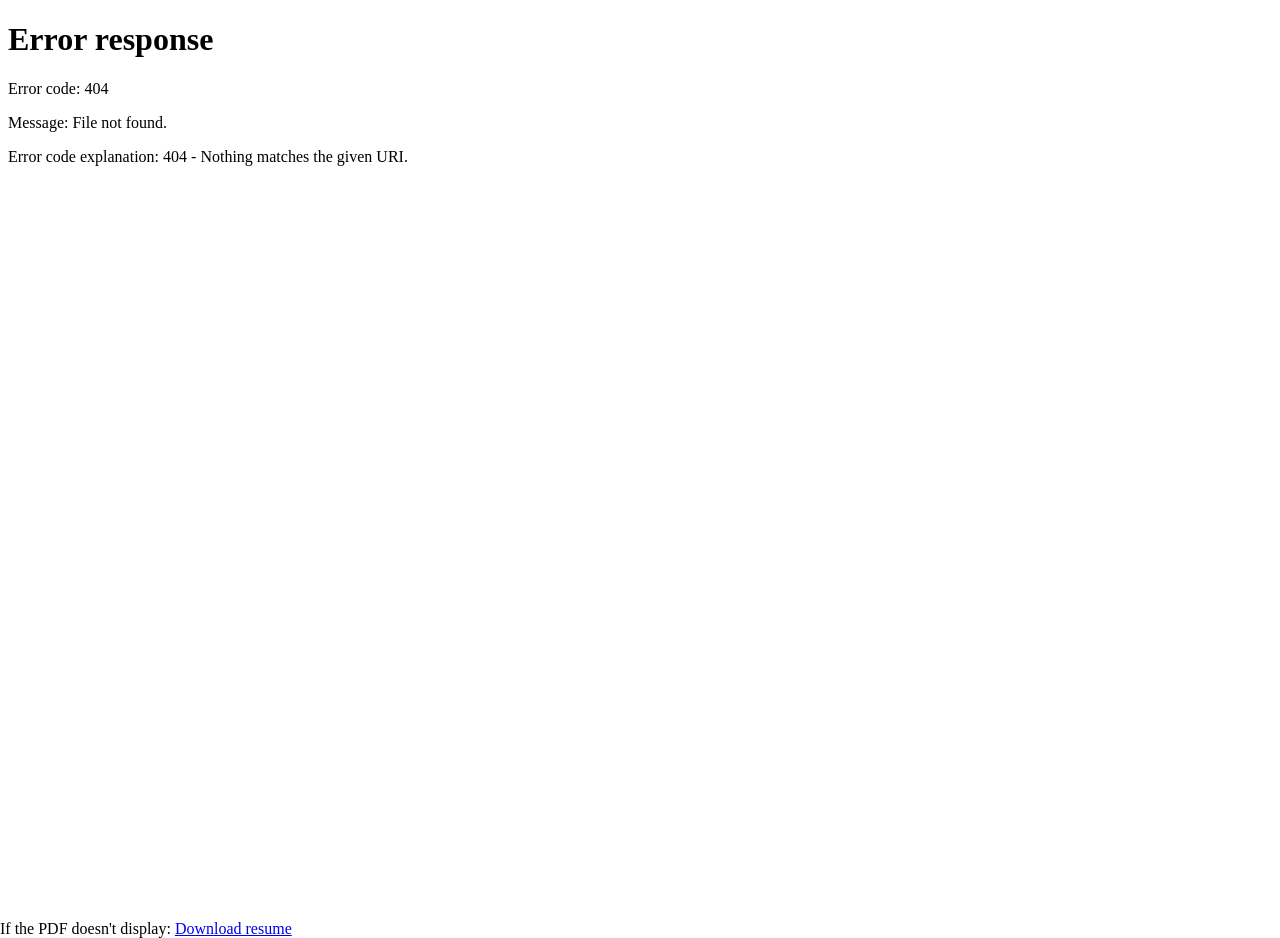
==== index.html @ c31ff1eb "Update index.html to embed PDF and modify links" ====
<!doctype html>
<html lang="en">
  <head>
    <meta charset="utf-8" />
    <meta name="viewport" content="width=device-width,initial-scale=1" />
    <title>Resume</title>
    <style>
      html, body { height: 100%; margin: 0; }
      .pdf { width: 100%; height: 100vh; border: 0; }
    </style>
  </head>
  <body>
    <!-- Displays the PDF directly -->
    <iframe class="pdf" src="./resources/resume.pdf"></iframe>

    <!-- Fallback download link (shown if iframe/PDF viewer is blocked) -->
    <p>
      If the PDF doesn't display:
      <a href="./resources/resume.pdf">Download resume</a>
    </p>
  </body>
</html>
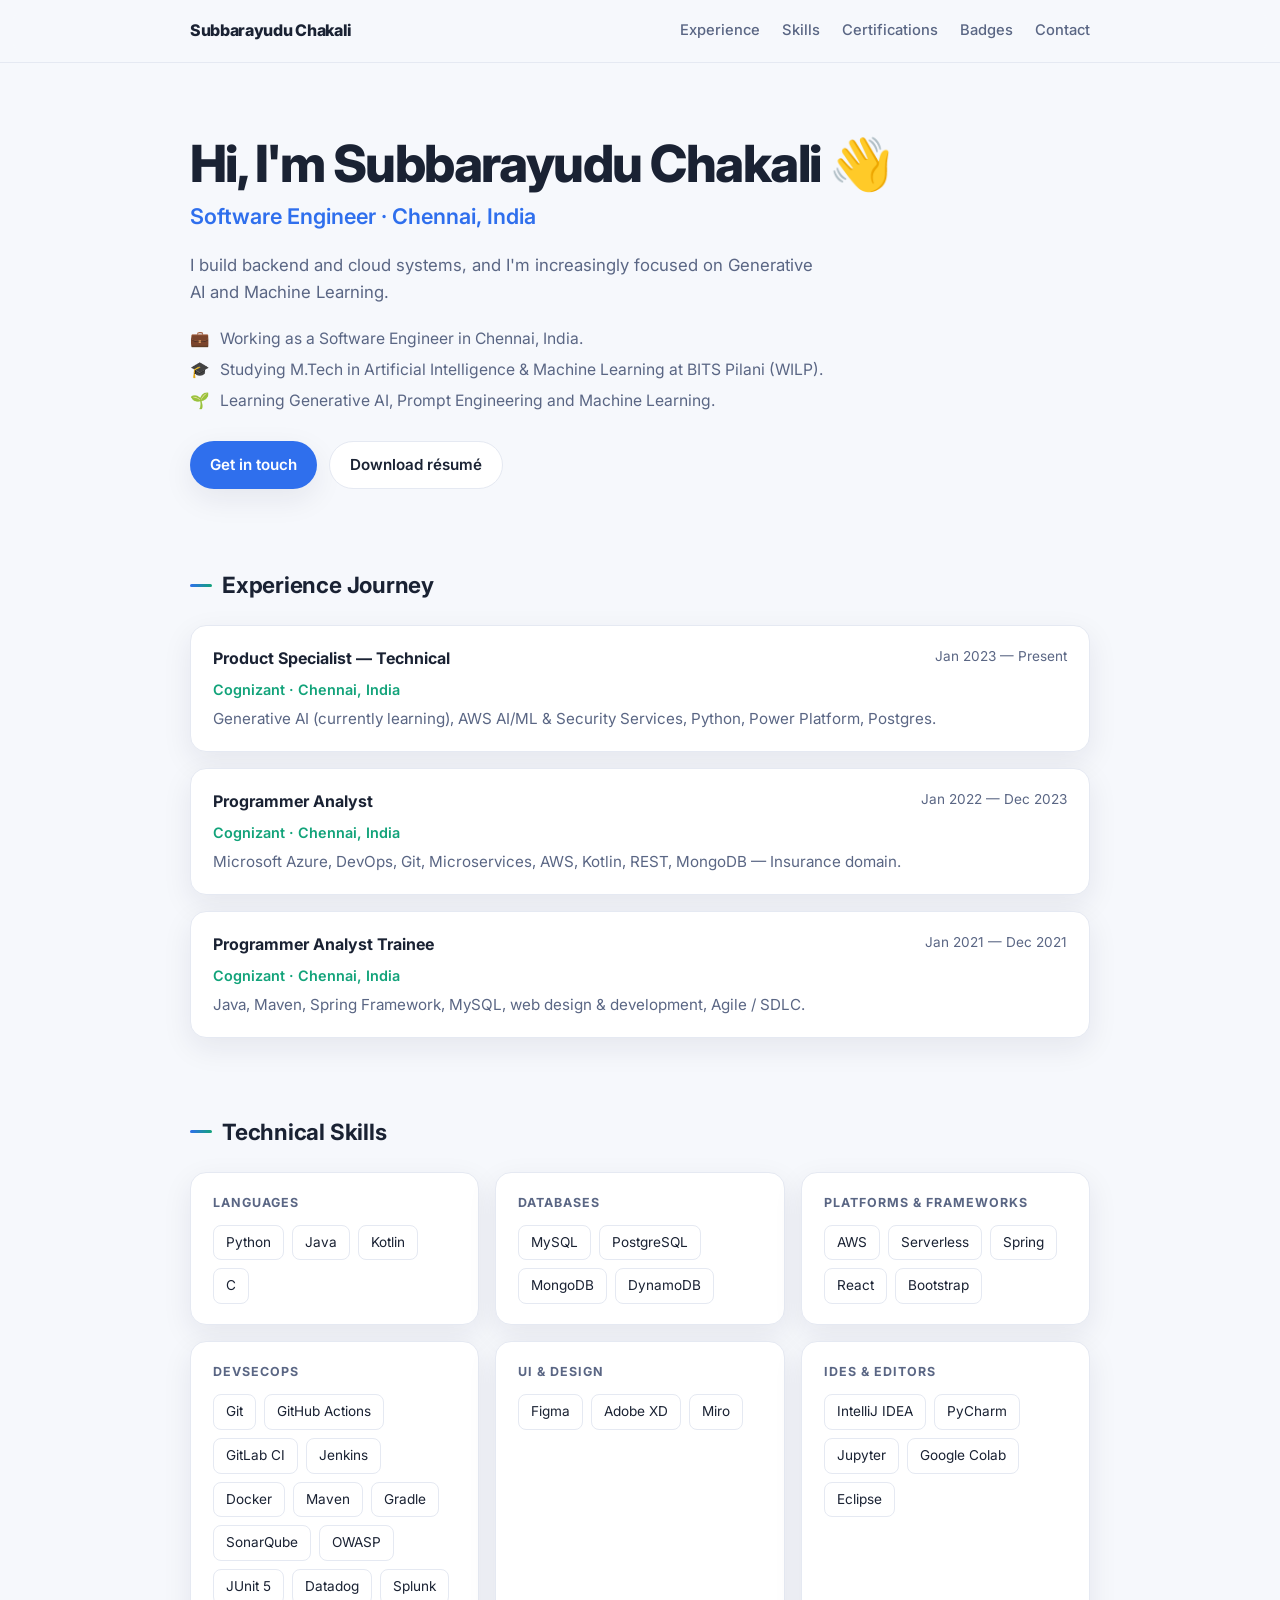
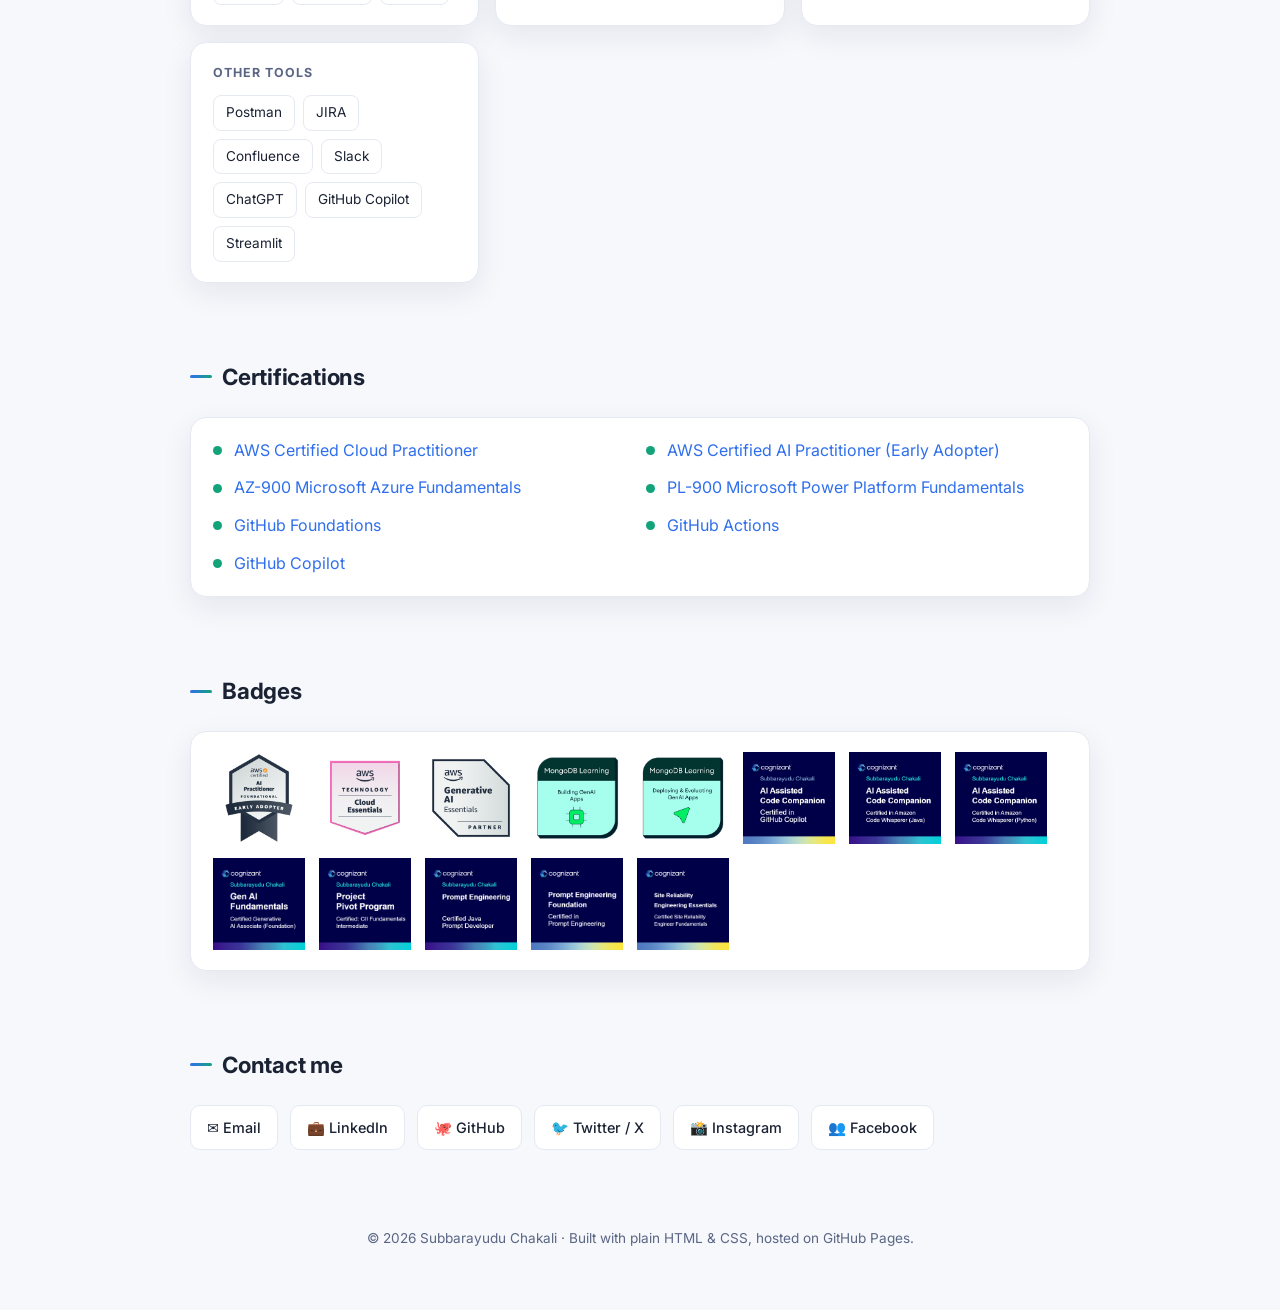
==== commit 23807982: "Replace README-to-HTML site with a designed static portfolio - Add hand-crafted responsive index.htm" ====
--- a/index.html
+++ b/index.html
@@ -1,22 +1,324 @@
-<!doctype html>
+<!DOCTYPE html>
 <html lang="en">
-  <head>
-    <meta charset="utf-8" />
-    <meta name="viewport" content="width=device-width,initial-scale=1" />
-    <title>Resume</title>
-    <style>
-      html, body { height: 100%; margin: 0; }
-      .pdf { width: 100%; height: 100vh; border: 0; }
-    </style>
-  </head>
-  <body>
-    <!-- Displays the PDF directly -->
-    <iframe class="pdf" src="./resources/resume.pdf"></iframe>
-
-    <!-- Fallback download link (shown if iframe/PDF viewer is blocked) -->
-    <p>
-      If the PDF doesn't display:
-      <a href="./resources/resume.pdf">Download resume</a>
-    </p>
-  </body>
+<head>
+  <meta charset="UTF-8" />
+  <meta name="viewport" content="width=device-width, initial-scale=1.0" />
+  <title>Subbarayudu Chakali — Software Engineer</title>
+  <meta name="description" content="Subbarayudu Chakali — Software Engineer in Chennai, India. Java, Python, Cloud (AWS/Azure) and AI/ML. M.Tech AI & ML, BITS Pilani." />
+
+  <!-- Open Graph / social preview -->
+  <meta property="og:title" content="Subbarayudu Chakali — Software Engineer" />
+  <meta property="og:description" content="Software Engineer specializing in Java, Python, Cloud and AI/ML." />
+  <meta property="og:type" content="website" />
+  <meta property="og:url" content="https://subbarayudu-chakali.dev/" />
+
+  <link rel="preconnect" href="https://fonts.googleapis.com" />
+  <link rel="preconnect" href="https://fonts.gstatic.com" crossorigin />
+  <link href="https://fonts.googleapis.com/css2?family=Inter:wght@400;500;600;700;800&display=swap" rel="stylesheet" />
+
+  <style>
+    :root {
+      --bg: #0b0f19;
+      --bg-soft: #121826;
+      --card: #161d2e;
+      --border: #232c40;
+      --text: #e6ebf5;
+      --text-soft: #9aa6bf;
+      --accent: #6ea8fe;
+      --accent-2: #7ee0c0;
+      --shadow: 0 10px 30px rgba(0, 0, 0, 0.35);
+      --radius: 16px;
+    }
+
+    @media (prefers-color-scheme: light) {
+      :root {
+        --bg: #f6f8fc;
+        --bg-soft: #ffffff;
+        --card: #ffffff;
+        --border: #e5e9f2;
+        --text: #1a2233;
+        --text-soft: #5a6684;
+        --accent: #2f6fed;
+        --accent-2: #12a37a;
+        --shadow: 0 10px 30px rgba(20, 30, 60, 0.08);
+      }
+    }
+
+    * { box-sizing: border-box; margin: 0; padding: 0; }
+    html { scroll-behavior: smooth; }
+
+    body {
+      font-family: 'Inter', system-ui, -apple-system, Segoe UI, Roboto, sans-serif;
+      background: var(--bg);
+      color: var(--text);
+      line-height: 1.6;
+      -webkit-font-smoothing: antialiased;
+    }
+
+    a { color: var(--accent); text-decoration: none; }
+    a:hover { text-decoration: underline; }
+
+    .container { max-width: 940px; margin: 0 auto; padding: 0 20px; }
+
+    /* Nav */
+    nav {
+      position: sticky; top: 0; z-index: 10;
+      background: color-mix(in srgb, var(--bg) 85%, transparent);
+      backdrop-filter: blur(10px);
+      border-bottom: 1px solid var(--border);
+    }
+    nav .container { display: flex; align-items: center; justify-content: space-between; height: 62px; }
+    nav .brand { font-weight: 800; letter-spacing: -0.02em; }
+    nav .links { display: flex; gap: 22px; }
+    nav .links a { color: var(--text-soft); font-size: 0.92rem; font-weight: 500; }
+    nav .links a:hover { color: var(--text); text-decoration: none; }
+    @media (max-width: 680px) { nav .links { display: none; } }
+
+    /* Hero */
+    header.hero { padding: 72px 0 40px; }
+    .hero h1 { font-size: clamp(2rem, 6vw, 3.2rem); font-weight: 800; letter-spacing: -0.03em; line-height: 1.1; }
+    .hero .role { margin-top: 8px; font-size: clamp(1.05rem, 3vw, 1.35rem); color: var(--accent); font-weight: 600; }
+    .hero p.lead { margin-top: 18px; max-width: 640px; color: var(--text-soft); font-size: 1.05rem; }
+    .now { margin-top: 20px; display: grid; gap: 6px; max-width: 640px; }
+    .now .row { display: flex; gap: 10px; align-items: flex-start; color: var(--text-soft); font-size: 0.98rem; }
+    .now .row span.ic { flex: none; }
+    .cta { margin-top: 28px; display: flex; gap: 12px; flex-wrap: wrap; }
+    .btn { display: inline-flex; align-items: center; gap: 8px; padding: 11px 20px; border-radius: 999px; font-weight: 600; font-size: 0.95rem; transition: transform .15s ease; }
+    .btn:hover { text-decoration: none; transform: translateY(-2px); }
+    .btn-primary { background: var(--accent); color: #fff; box-shadow: var(--shadow); }
+    .btn-ghost { border: 1px solid var(--border); color: var(--text); background: var(--bg-soft); }
+
+    /* Sections */
+    section { padding: 38px 0; }
+    section h2 { font-size: 1.4rem; font-weight: 700; letter-spacing: -0.01em; margin-bottom: 22px; display: flex; align-items: center; gap: 10px; }
+    section h2::before { content: ""; width: 22px; height: 3px; border-radius: 2px; background: linear-gradient(90deg, var(--accent), var(--accent-2)); }
+
+    .card { background: var(--card); border: 1px solid var(--border); border-radius: var(--radius); padding: 20px 22px; box-shadow: var(--shadow); }
+
+    /* Experience */
+    .timeline { display: grid; gap: 16px; }
+    .timeline .card { display: grid; gap: 6px; }
+    .timeline .top { display: flex; justify-content: space-between; gap: 12px; flex-wrap: wrap; }
+    .timeline .title { font-weight: 700; }
+    .timeline .company { color: var(--accent-2); font-weight: 600; font-size: 0.9rem; }
+    .timeline .period { color: var(--text-soft); font-size: 0.85rem; white-space: nowrap; }
+    .timeline .desc { color: var(--text-soft); font-size: 0.95rem; }
+
+    /* Skills */
+    .skill-groups { display: grid; grid-template-columns: repeat(auto-fit, minmax(250px, 1fr)); gap: 16px; }
+    .skill-groups .card h3 { font-size: 0.78rem; text-transform: uppercase; letter-spacing: 0.08em; color: var(--text-soft); margin-bottom: 12px; }
+    .tags { display: flex; flex-wrap: wrap; gap: 8px; }
+    .tag { font-size: 0.85rem; padding: 6px 12px; border-radius: 8px; background: var(--bg-soft); border: 1px solid var(--border); color: var(--text); }
+
+    /* Certs */
+    .certs { display: grid; grid-template-columns: repeat(auto-fit, minmax(280px, 1fr)); gap: 12px; }
+    .cert { display: flex; align-items: center; gap: 12px; }
+    .cert .dot { width: 9px; height: 9px; border-radius: 50%; background: var(--accent-2); flex: none; }
+
+    /* Badges */
+    .badge-grid { display: flex; flex-wrap: wrap; gap: 14px; }
+    .badge-grid img { width: 92px; height: 92px; object-fit: contain; transition: transform .15s ease; }
+    .badge-grid img:hover { transform: scale(1.08); }
+
+    /* Contact */
+    .contact-links { display: flex; flex-wrap: wrap; gap: 12px; }
+    .contact-links a { display: inline-flex; align-items: center; gap: 8px; padding: 10px 16px; border-radius: 10px; background: var(--card); border: 1px solid var(--border); color: var(--text); font-weight: 500; font-size: 0.9rem; }
+    .contact-links a:hover { border-color: var(--accent); text-decoration: none; }
+
+    footer { padding: 40px 0 60px; text-align: center; color: var(--text-soft); font-size: 0.85rem; }
+  </style>
+</head>
+<body>
+  <nav>
+    <div class="container">
+      <span class="brand">Subbarayudu Chakali</span>
+      <div class="links">
+        <a href="#experience">Experience</a>
+        <a href="#skills">Skills</a>
+        <a href="#certs">Certifications</a>
+        <a href="#badges">Badges</a>
+        <a href="#contact">Contact</a>
+      </div>
+    </div>
+  </nav>
+
+  <header class="hero">
+    <div class="container">
+      <h1>Hi, I'm Subbarayudu Chakali 👋</h1>
+      <div class="role">Software Engineer · Chennai, India</div>
+      <p class="lead">
+        I build backend and cloud systems, and I'm increasingly focused on Generative AI and Machine Learning.
+      </p>
+      <div class="now">
+        <div class="row"><span class="ic">💼</span> Working as a Software Engineer in Chennai, India.</div>
+        <div class="row"><span class="ic">🎓</span> Studying M.Tech in Artificial Intelligence &amp; Machine Learning at BITS Pilani (WILP).</div>
+        <div class="row"><span class="ic">🌱</span> Learning Generative AI, Prompt Engineering and Machine Learning.</div>
+      </div>
+      <div class="cta">
+        <a class="btn btn-primary" href="#contact">Get in touch</a>
+        <a class="btn btn-ghost" href="resources/resume_subbarayudu_chakali_30-1-2026.pdf" target="_blank" rel="noopener">Download résumé</a>
+      </div>
+    </div>
+  </header>
+
+  <main>
+    <section id="experience">
+      <div class="container">
+        <h2>Experience Journey</h2>
+        <div class="timeline">
+          <div class="card">
+            <div class="top">
+              <span class="title">Product Specialist — Technical</span>
+              <span class="period">Jan 2023 — Present</span>
+            </div>
+            <span class="company">Cognizant · Chennai, India</span>
+            <span class="desc">Generative AI (currently learning), AWS AI/ML &amp; Security Services, Python, Power Platform, Postgres.</span>
+          </div>
+          <div class="card">
+            <div class="top">
+              <span class="title">Programmer Analyst</span>
+              <span class="period">Jan 2022 — Dec 2023</span>
+            </div>
+            <span class="company">Cognizant · Chennai, India</span>
+            <span class="desc">Microsoft Azure, DevOps, Git, Microservices, AWS, Kotlin, REST, MongoDB — Insurance domain.</span>
+          </div>
+          <div class="card">
+            <div class="top">
+              <span class="title">Programmer Analyst Trainee</span>
+              <span class="period">Jan 2021 — Dec 2021</span>
+            </div>
+            <span class="company">Cognizant · Chennai, India</span>
+            <span class="desc">Java, Maven, Spring Framework, MySQL, web design &amp; development, Agile / SDLC.</span>
+          </div>
+        </div>
+      </div>
+    </section>
+
+    <section id="skills">
+      <div class="container">
+        <h2>Technical Skills</h2>
+        <div class="skill-groups">
+          <div class="card">
+            <h3>Languages</h3>
+            <div class="tags">
+              <span class="tag">Python</span><span class="tag">Java</span>
+              <span class="tag">Kotlin</span><span class="tag">C</span>
+            </div>
+          </div>
+          <div class="card">
+            <h3>Databases</h3>
+            <div class="tags">
+              <span class="tag">MySQL</span><span class="tag">PostgreSQL</span>
+              <span class="tag">MongoDB</span><span class="tag">DynamoDB</span>
+            </div>
+          </div>
+          <div class="card">
+            <h3>Platforms &amp; Frameworks</h3>
+            <div class="tags">
+              <span class="tag">AWS</span><span class="tag">Serverless</span>
+              <span class="tag">Spring</span><span class="tag">React</span>
+              <span class="tag">Bootstrap</span>
+            </div>
+          </div>
+          <div class="card">
+            <h3>DevSecOps</h3>
+            <div class="tags">
+              <span class="tag">Git</span><span class="tag">GitHub Actions</span>
+              <span class="tag">GitLab CI</span><span class="tag">Jenkins</span>
+              <span class="tag">Docker</span><span class="tag">Maven</span>
+              <span class="tag">Gradle</span><span class="tag">SonarQube</span>
+              <span class="tag">OWASP</span><span class="tag">JUnit 5</span>
+              <span class="tag">Datadog</span><span class="tag">Splunk</span>
+            </div>
+          </div>
+          <div class="card">
+            <h3>UI &amp; Design</h3>
+            <div class="tags">
+              <span class="tag">Figma</span><span class="tag">Adobe XD</span><span class="tag">Miro</span>
+            </div>
+          </div>
+          <div class="card">
+            <h3>IDEs &amp; Editors</h3>
+            <div class="tags">
+              <span class="tag">IntelliJ IDEA</span><span class="tag">PyCharm</span>
+              <span class="tag">Jupyter</span><span class="tag">Google Colab</span>
+              <span class="tag">Eclipse</span>
+            </div>
+          </div>
+          <div class="card">
+            <h3>Other Tools</h3>
+            <div class="tags">
+              <span class="tag">Postman</span><span class="tag">JIRA</span>
+              <span class="tag">Confluence</span><span class="tag">Slack</span>
+              <span class="tag">ChatGPT</span><span class="tag">GitHub Copilot</span>
+              <span class="tag">Streamlit</span>
+            </div>
+          </div>
+        </div>
+      </div>
+    </section>
+
+    <section id="certs">
+      <div class="container">
+        <h2>Certifications</h2>
+        <div class="card">
+          <div class="certs">
+            <div class="cert"><span class="dot"></span><a href="https://www.credly.com/badges/62900457-e8b0-4032-a2ea-c938088fd784/public_url" target="_blank" rel="noopener">AWS Certified Cloud Practitioner</a></div>
+            <div class="cert"><span class="dot"></span><a href="https://www.credly.com/badges/e43c6fa6-7731-4346-9376-2df8672a060a/public_url" target="_blank" rel="noopener">AWS Certified AI Practitioner (Early Adopter)</a></div>
+            <div class="cert"><span class="dot"></span><a href="https://www.credly.com/badges/d57d7a2d-3d84-4c02-bf04-6d015b4d5fe9/public_url" target="_blank" rel="noopener">AZ-900 Microsoft Azure Fundamentals</a></div>
+            <div class="cert"><span class="dot"></span><a href="https://learn.microsoft.com/api/credentials/share/en-us/ChakaliSubbarayuduCognizant-3715/3EE8BEF23F9F5310?sharingId=2E9CCBF6F3890D49" target="_blank" rel="noopener">PL-900 Microsoft Power Platform Fundamentals</a></div>
+            <div class="cert"><span class="dot"></span><a href="https://www.credly.com/badges/41daf202-1db7-4654-bf87-182c052b76bf/public_url" target="_blank" rel="noopener">GitHub Foundations</a></div>
+            <div class="cert"><span class="dot"></span><a href="https://www.credly.com/badges/f59dc4b7-5c7b-4f7d-8b7d-b216d1a96e9f/public_url" target="_blank" rel="noopener">GitHub Actions</a></div>
+            <div class="cert"><span class="dot"></span><a href="https://www.credly.com/badges/8b14c6b7-fc99-47b4-b5ef-c49da4e6a735/public_url" target="_blank" rel="noopener">GitHub Copilot</a></div>
+          </div>
+        </div>
+      </div>
+    </section>
+
+    <section id="badges">
+      <div class="container">
+        <h2>Badges</h2>
+        <div class="card">
+          <div class="badge-grid">
+            <img src="resources/badges/aws-certified-ai-practitioner-early-adopter.png" alt="AWS Certified AI Practitioner (Early Adopter)" loading="lazy" />
+            <img src="resources/badges/aws-knowledge-cloud-essentials.png" alt="AWS Knowledge: Cloud Essentials" loading="lazy" />
+            <img src="resources/badges/aws-partner-generative-ai-essentials.png" alt="AWS Partner: Generative AI Essentials" loading="lazy" />
+            <img src="resources/badges/building-genai-apps-mongodb.png" alt="Building GenAI Apps with MongoDB" loading="lazy" />
+            <img src="resources/badges/deploying-evaluating-genai-apps-mongodb.png" alt="Deploying & Evaluating GenAI Apps with MongoDB" loading="lazy" />
+            <img src="resources/badges/code-companion-githubcopilot.png" alt="Code Companion: GitHub Copilot" loading="lazy" />
+            <img src="resources/badges/code-companion-qdeveloper-java.png" alt="Code Companion: Q Developer (Java)" loading="lazy" />
+            <img src="resources/badges/code-companion-qdeveloper-python.png" alt="Code Companion: Q Developer (Python)" loading="lazy" />
+            <img src="resources/badges/genai-fundamentals.png" alt="GenAI Fundamentals" loading="lazy" />
+            <img src="resources/badges/project-pivot-fundamentals.png" alt="Project Pivot Fundamentals" loading="lazy" />
+            <img src="resources/badges/prompt-engineering-java.png" alt="Prompt Engineering (Java)" loading="lazy" />
+            <img src="resources/badges/Prompt%20Engineering.png" alt="Prompt Engineering" loading="lazy" />
+            <img src="resources/badges/site-reliability.png" alt="Site Reliability Engineering" loading="lazy" />
+          </div>
+        </div>
+      </div>
+    </section>
+
+    <section id="contact">
+      <div class="container">
+        <h2>Contact me</h2>
+        <div class="contact-links">
+          <a href="mailto:csubbu141@gmail.com">✉️ Email</a>
+          <a href="https://in.linkedin.com/in/subbarayudu-chakali" target="_blank" rel="noopener">💼 LinkedIn</a>
+          <a href="https://github.com/subbarayudu-chakali" target="_blank" rel="noopener">🐙 GitHub</a>
+          <a href="https://twitter.com/subbarayudu_c_" target="_blank" rel="noopener">🐦 Twitter / X</a>
+          <a href="https://instagram.com/subbarayudu_chakali" target="_blank" rel="noopener">📸 Instagram</a>
+          <a href="https://www.facebook.com/profile.php?id=100024064763545" target="_blank" rel="noopener">👥 Facebook</a>
+        </div>
+      </div>
+    </section>
+  </main>
+
+  <footer>
+    <div class="container">
+      © <span id="year"></span> Subbarayudu Chakali · Built with plain HTML &amp; CSS, hosted on GitHub Pages.
+    </div>
+  </footer>
+
+  <script>document.getElementById('year').textContent = new Date().getFullYear();</script>
+</body>
 </html>
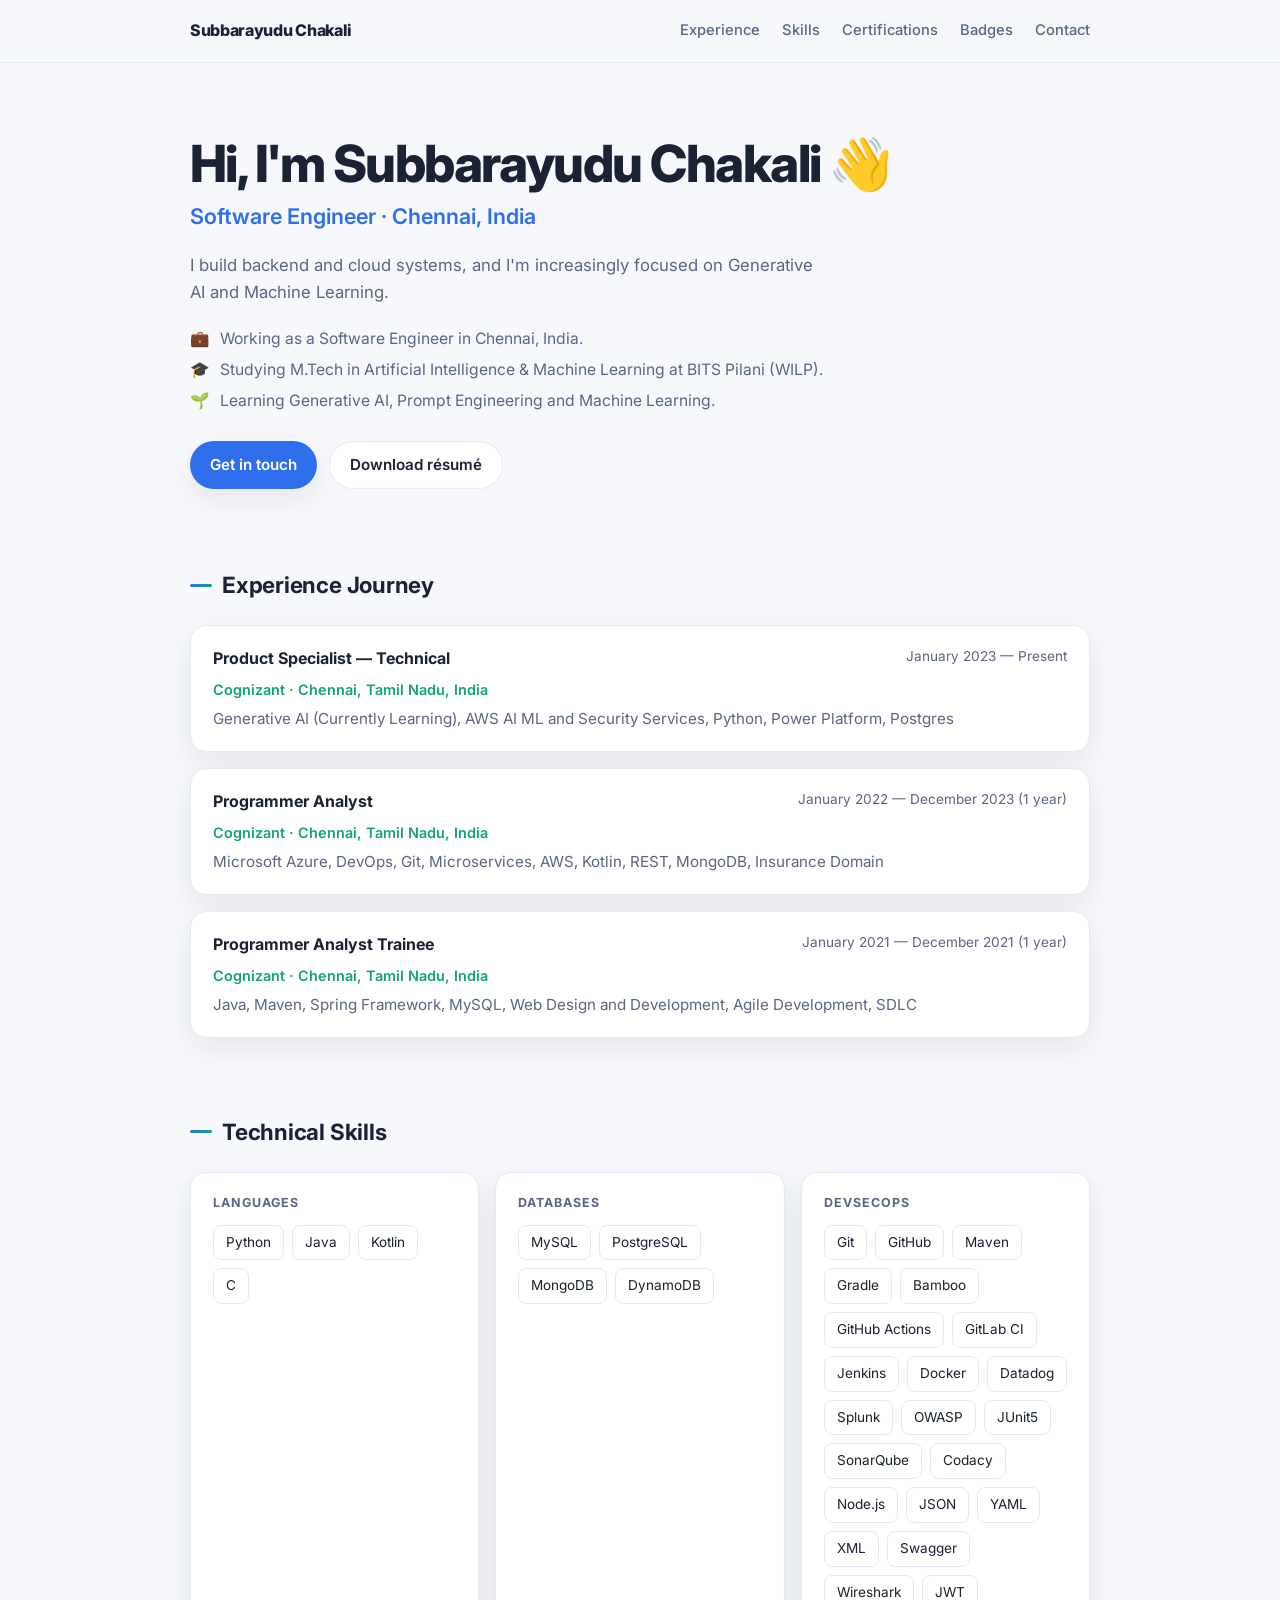
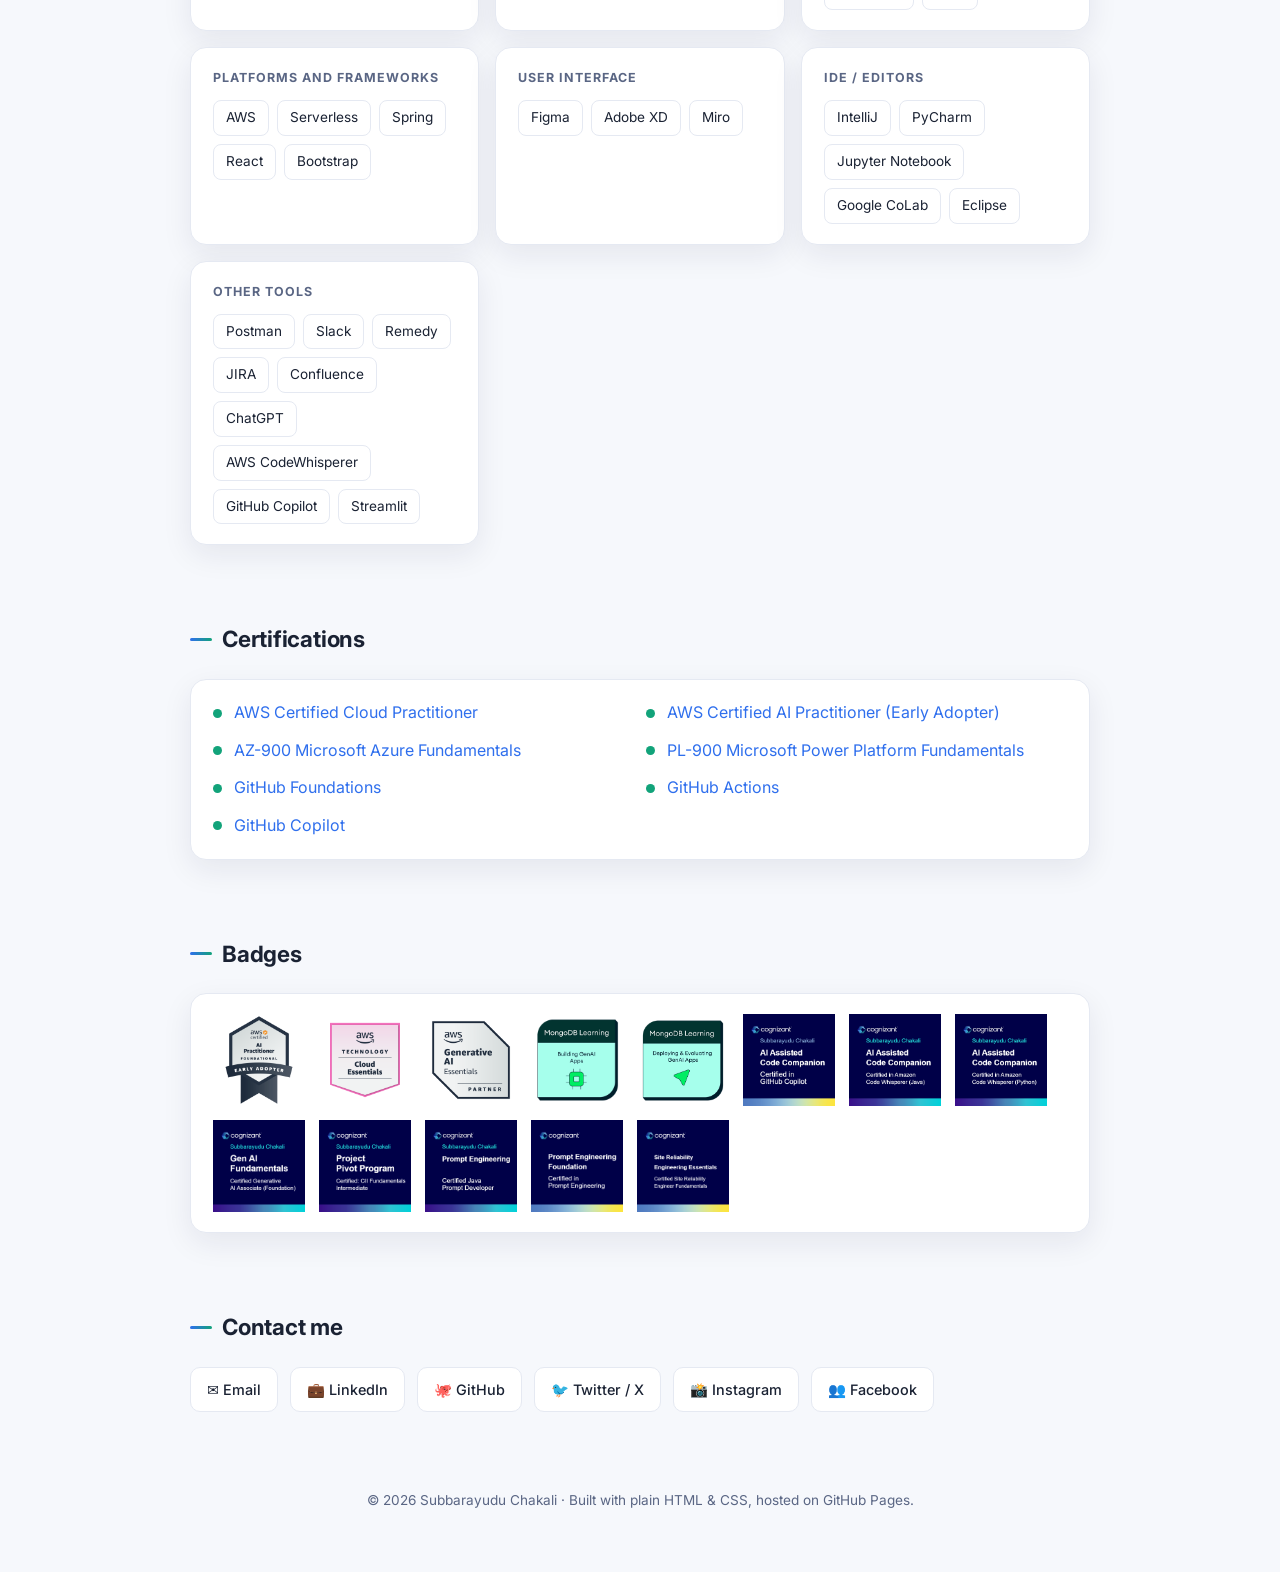
==== commit b450f47e: "Sync skills and experience with README - Restore full DevSecOps and Other Tools skill lists (GitHub," ====
--- a/index.html
+++ b/index.html
@@ -169,26 +169,26 @@
           <div class="card">
             <div class="top">
               <span class="title">Product Specialist — Technical</span>
-              <span class="period">Jan 2023 — Present</span>
-            </div>
-            <span class="company">Cognizant · Chennai, India</span>
-            <span class="desc">Generative AI (currently learning), AWS AI/ML &amp; Security Services, Python, Power Platform, Postgres.</span>
+              <span class="period">January 2023 — Present</span>
+            </div>
+            <span class="company">Cognizant · Chennai, Tamil Nadu, India</span>
+            <span class="desc">Generative AI (Currently Learning), AWS AI ML and Security Services, Python, Power Platform, Postgres</span>
           </div>
           <div class="card">
             <div class="top">
               <span class="title">Programmer Analyst</span>
-              <span class="period">Jan 2022 — Dec 2023</span>
-            </div>
-            <span class="company">Cognizant · Chennai, India</span>
-            <span class="desc">Microsoft Azure, DevOps, Git, Microservices, AWS, Kotlin, REST, MongoDB — Insurance domain.</span>
+              <span class="period">January 2022 — December 2023 (1 year)</span>
+            </div>
+            <span class="company">Cognizant · Chennai, Tamil Nadu, India</span>
+            <span class="desc">Microsoft Azure, DevOps, Git, Microservices, AWS, Kotlin, REST, MongoDB, Insurance Domain</span>
           </div>
           <div class="card">
             <div class="top">
               <span class="title">Programmer Analyst Trainee</span>
-              <span class="period">Jan 2021 — Dec 2021</span>
-            </div>
-            <span class="company">Cognizant · Chennai, India</span>
-            <span class="desc">Java, Maven, Spring Framework, MySQL, web design &amp; development, Agile / SDLC.</span>
+              <span class="period">January 2021 — December 2021 (1 year)</span>
+            </div>
+            <span class="company">Cognizant · Chennai, Tamil Nadu, India</span>
+            <span class="desc">Java, Maven, Spring Framework, MySQL, Web Design and Development, Agile Development, SDLC</span>
           </div>
         </div>
       </div>
@@ -213,7 +213,23 @@
             </div>
           </div>
           <div class="card">
-            <h3>Platforms &amp; Frameworks</h3>
+            <h3>DevSecOps</h3>
+            <div class="tags">
+              <span class="tag">Git</span><span class="tag">GitHub</span>
+              <span class="tag">Maven</span><span class="tag">Gradle</span>
+              <span class="tag">Bamboo</span><span class="tag">GitHub Actions</span>
+              <span class="tag">GitLab CI</span><span class="tag">Jenkins</span>
+              <span class="tag">Docker</span><span class="tag">Datadog</span>
+              <span class="tag">Splunk</span><span class="tag">OWASP</span>
+              <span class="tag">JUnit5</span><span class="tag">SonarQube</span>
+              <span class="tag">Codacy</span><span class="tag">Node.js</span>
+              <span class="tag">JSON</span><span class="tag">YAML</span>
+              <span class="tag">XML</span><span class="tag">Swagger</span>
+              <span class="tag">Wireshark</span><span class="tag">JWT</span>
+            </div>
+          </div>
+          <div class="card">
+            <h3>Platforms and Frameworks</h3>
             <div class="tags">
               <span class="tag">AWS</span><span class="tag">Serverless</span>
               <span class="tag">Spring</span><span class="tag">React</span>
@@ -221,36 +237,26 @@
             </div>
           </div>
           <div class="card">
-            <h3>DevSecOps</h3>
-            <div class="tags">
-              <span class="tag">Git</span><span class="tag">GitHub Actions</span>
-              <span class="tag">GitLab CI</span><span class="tag">Jenkins</span>
-              <span class="tag">Docker</span><span class="tag">Maven</span>
-              <span class="tag">Gradle</span><span class="tag">SonarQube</span>
-              <span class="tag">OWASP</span><span class="tag">JUnit 5</span>
-              <span class="tag">Datadog</span><span class="tag">Splunk</span>
-            </div>
-          </div>
-          <div class="card">
-            <h3>UI &amp; Design</h3>
+            <h3>User Interface</h3>
             <div class="tags">
               <span class="tag">Figma</span><span class="tag">Adobe XD</span><span class="tag">Miro</span>
             </div>
           </div>
           <div class="card">
-            <h3>IDEs &amp; Editors</h3>
-            <div class="tags">
-              <span class="tag">IntelliJ IDEA</span><span class="tag">PyCharm</span>
-              <span class="tag">Jupyter</span><span class="tag">Google Colab</span>
+            <h3>IDE / Editors</h3>
+            <div class="tags">
+              <span class="tag">IntelliJ</span><span class="tag">PyCharm</span>
+              <span class="tag">Jupyter Notebook</span><span class="tag">Google CoLab</span>
               <span class="tag">Eclipse</span>
             </div>
           </div>
           <div class="card">
             <h3>Other Tools</h3>
             <div class="tags">
-              <span class="tag">Postman</span><span class="tag">JIRA</span>
-              <span class="tag">Confluence</span><span class="tag">Slack</span>
-              <span class="tag">ChatGPT</span><span class="tag">GitHub Copilot</span>
+              <span class="tag">Postman</span><span class="tag">Slack</span>
+              <span class="tag">Remedy</span><span class="tag">JIRA</span>
+              <span class="tag">Confluence</span><span class="tag">ChatGPT</span>
+              <span class="tag">AWS CodeWhisperer</span><span class="tag">GitHub Copilot</span>
               <span class="tag">Streamlit</span>
             </div>
           </div>
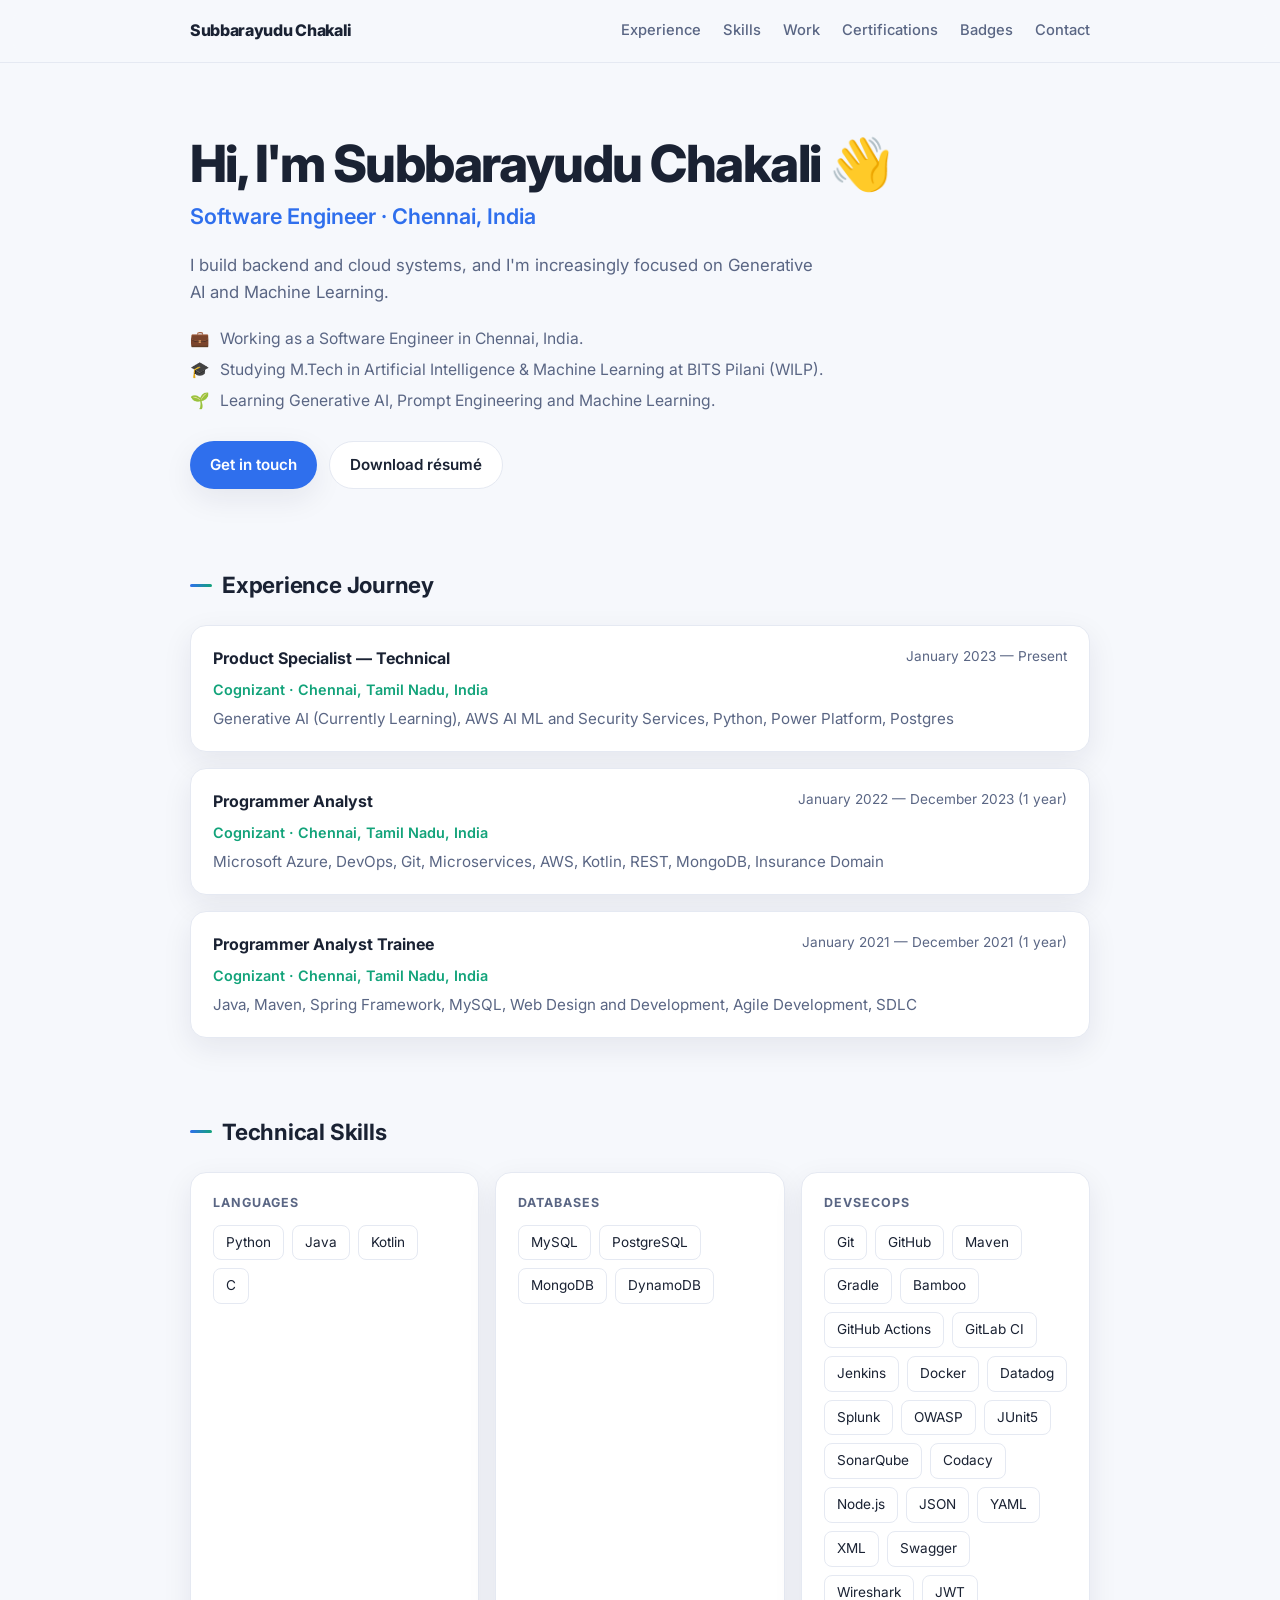
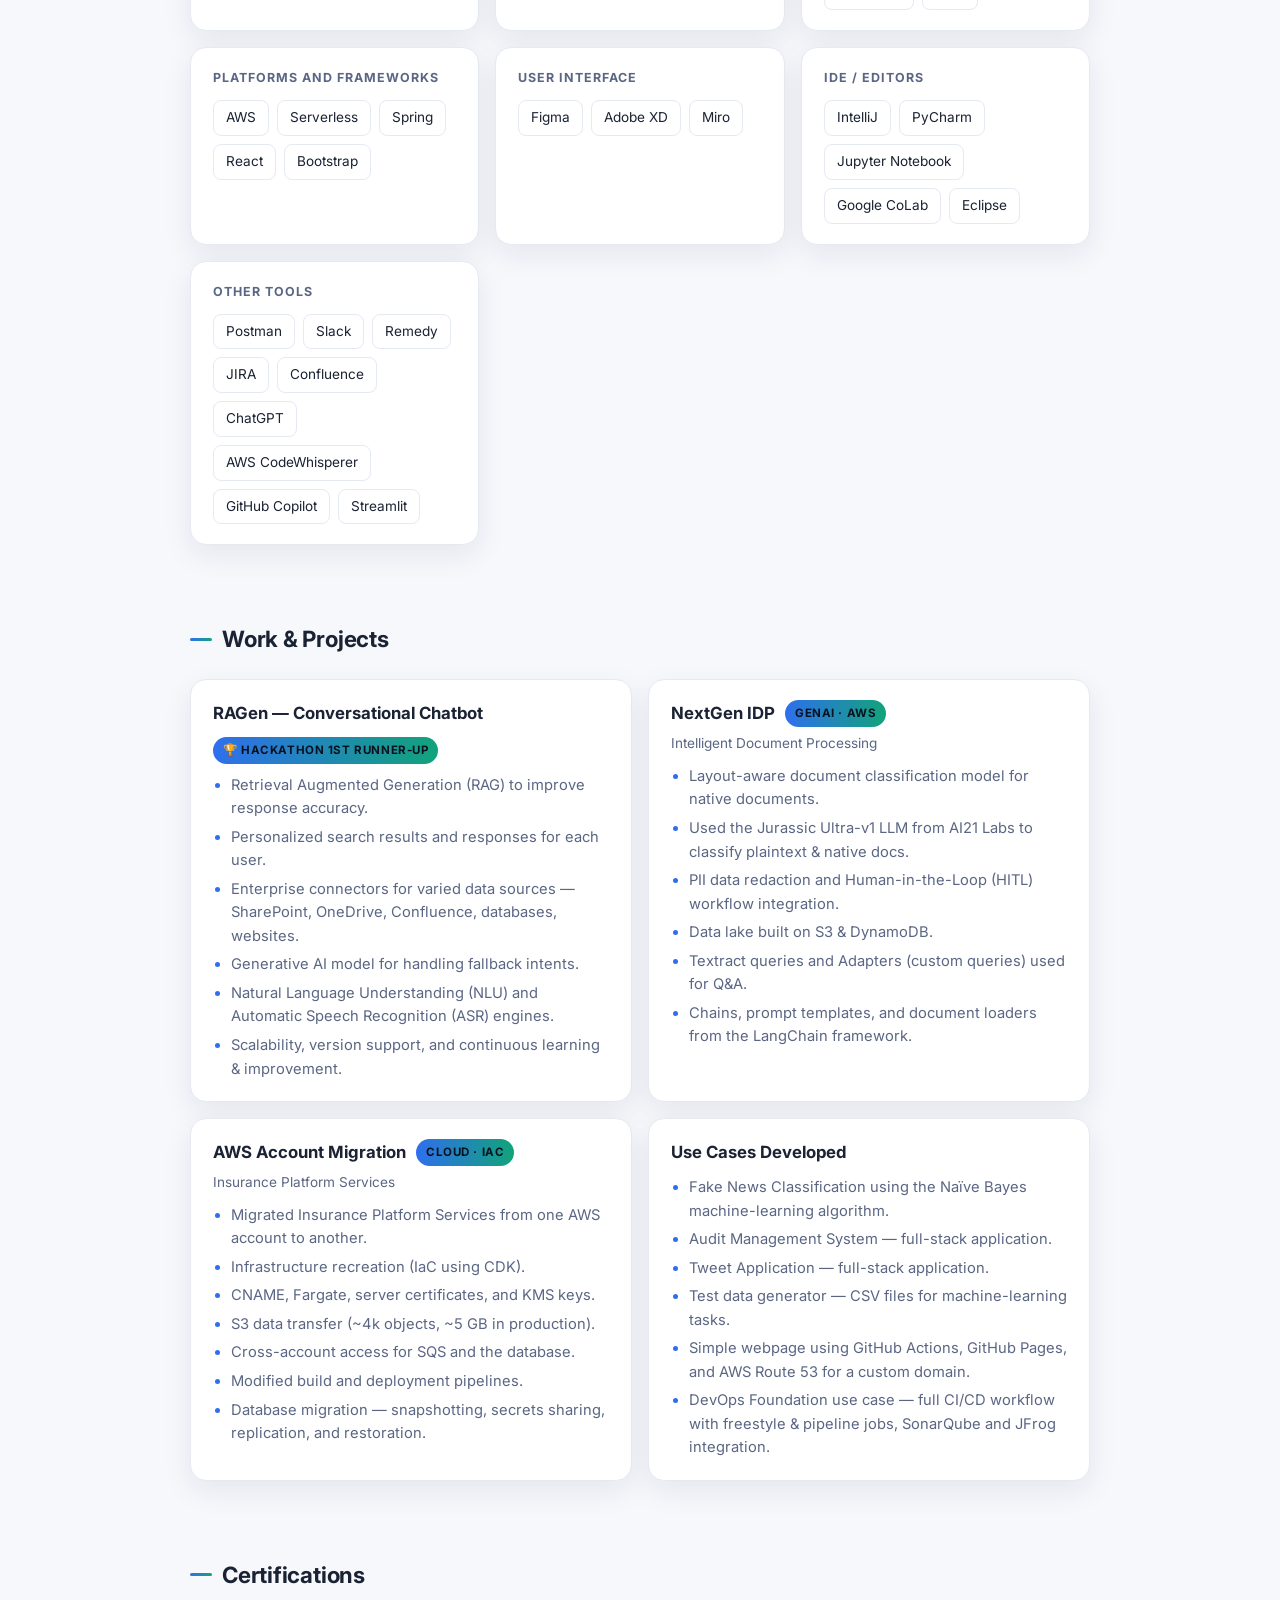
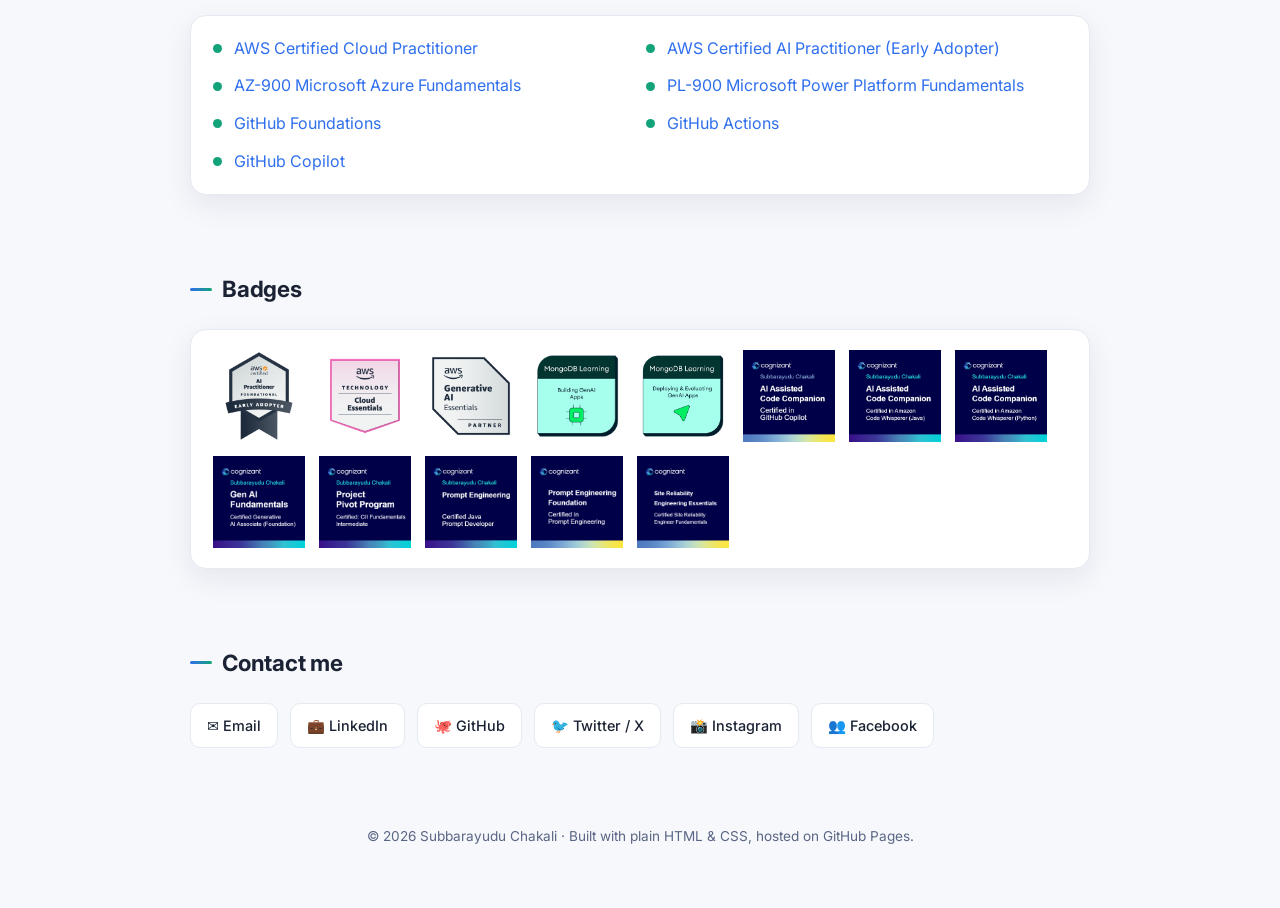
==== commit b09622f7: "Add Work & Projects section from resume - New Work nav tab and section with RAGen (hackathon runner-" ====
--- a/index.html
+++ b/index.html
@@ -115,6 +115,18 @@
     .cert { display: flex; align-items: center; gap: 12px; }
     .cert .dot { width: 9px; height: 9px; border-radius: 50%; background: var(--accent-2); flex: none; }
 
+    /* Work / Projects */
+    .work-grid { display: grid; grid-template-columns: repeat(auto-fit, minmax(320px, 1fr)); gap: 16px; }
+    .work-grid .card { display: flex; flex-direction: column; gap: 10px; }
+    .work-grid .p-head { display: flex; align-items: center; gap: 10px; flex-wrap: wrap; }
+    .work-grid .p-title { font-weight: 700; font-size: 1.05rem; }
+    .pill { font-size: 0.72rem; font-weight: 700; text-transform: uppercase; letter-spacing: 0.05em; padding: 4px 10px; border-radius: 999px; background: linear-gradient(90deg, var(--accent), var(--accent-2)); color: #06121f; }
+    .work-grid .p-sub { color: var(--text-soft); font-size: 0.85rem; margin-top: -4px; }
+    .work-grid ul { margin: 0; padding-left: 18px; display: grid; gap: 5px; }
+    .work-grid ul li { color: var(--text-soft); font-size: 0.92rem; }
+    .work-grid ul li::marker { color: var(--accent); }
+    .work-grid.span-full { grid-template-columns: 1fr; }
+
     /* Badges */
     .badge-grid { display: flex; flex-wrap: wrap; gap: 14px; }
     .badge-grid img { width: 92px; height: 92px; object-fit: contain; transition: transform .15s ease; }
@@ -135,6 +147,7 @@
       <div class="links">
         <a href="#experience">Experience</a>
         <a href="#skills">Skills</a>
+        <a href="#work">Work</a>
         <a href="#certs">Certifications</a>
         <a href="#badges">Badges</a>
         <a href="#contact">Contact</a>
@@ -260,6 +273,77 @@
               <span class="tag">Streamlit</span>
             </div>
           </div>
+        </div>
+      </div>
+    </section>
+
+    <section id="work">
+      <div class="container">
+        <h2>Work &amp; Projects</h2>
+        <div class="work-grid">
+
+          <div class="card">
+            <div class="p-head">
+              <span class="p-title">RAGen — Conversational Chatbot</span>
+              <span class="pill">🏆 Hackathon 1st Runner-up</span>
+            </div>
+            <ul>
+              <li>Retrieval Augmented Generation (RAG) to improve response accuracy.</li>
+              <li>Personalized search results and responses for each user.</li>
+              <li>Enterprise connectors for varied data sources — SharePoint, OneDrive, Confluence, databases, websites.</li>
+              <li>Generative AI model for handling fallback intents.</li>
+              <li>Natural Language Understanding (NLU) and Automatic Speech Recognition (ASR) engines.</li>
+              <li>Scalability, version support, and continuous learning &amp; improvement.</li>
+            </ul>
+          </div>
+
+          <div class="card">
+            <div class="p-head">
+              <span class="p-title">NextGen IDP</span>
+              <span class="pill">GenAI · AWS</span>
+            </div>
+            <div class="p-sub">Intelligent Document Processing</div>
+            <ul>
+              <li>Layout-aware document classification model for native documents.</li>
+              <li>Used the Jurassic Ultra-v1 LLM from AI21 Labs to classify plaintext &amp; native docs.</li>
+              <li>PII data redaction and Human-in-the-Loop (HITL) workflow integration.</li>
+              <li>Data lake built on S3 &amp; DynamoDB.</li>
+              <li>Textract queries and Adapters (custom queries) used for Q&amp;A.</li>
+              <li>Chains, prompt templates, and document loaders from the LangChain framework.</li>
+            </ul>
+          </div>
+
+          <div class="card">
+            <div class="p-head">
+              <span class="p-title">AWS Account Migration</span>
+              <span class="pill">Cloud · IaC</span>
+            </div>
+            <div class="p-sub">Insurance Platform Services</div>
+            <ul>
+              <li>Migrated Insurance Platform Services from one AWS account to another.</li>
+              <li>Infrastructure recreation (IaC using CDK).</li>
+              <li>CNAME, Fargate, server certificates, and KMS keys.</li>
+              <li>S3 data transfer (~4k objects, ~5&nbsp;GB in production).</li>
+              <li>Cross-account access for SQS and the database.</li>
+              <li>Modified build and deployment pipelines.</li>
+              <li>Database migration — snapshotting, secrets sharing, replication, and restoration.</li>
+            </ul>
+          </div>
+
+          <div class="card">
+            <div class="p-head">
+              <span class="p-title">Use Cases Developed</span>
+            </div>
+            <ul>
+              <li>Fake News Classification using the Naïve Bayes machine-learning algorithm.</li>
+              <li>Audit Management System — full-stack application.</li>
+              <li>Tweet Application — full-stack application.</li>
+              <li>Test data generator — CSV files for machine-learning tasks.</li>
+              <li>Simple webpage using GitHub Actions, GitHub Pages, and AWS Route&nbsp;53 for a custom domain.</li>
+              <li>DevOps Foundation use case — full CI/CD workflow with freestyle &amp; pipeline jobs, SonarQube and JFrog integration.</li>
+            </ul>
+          </div>
+
         </div>
       </div>
     </section>
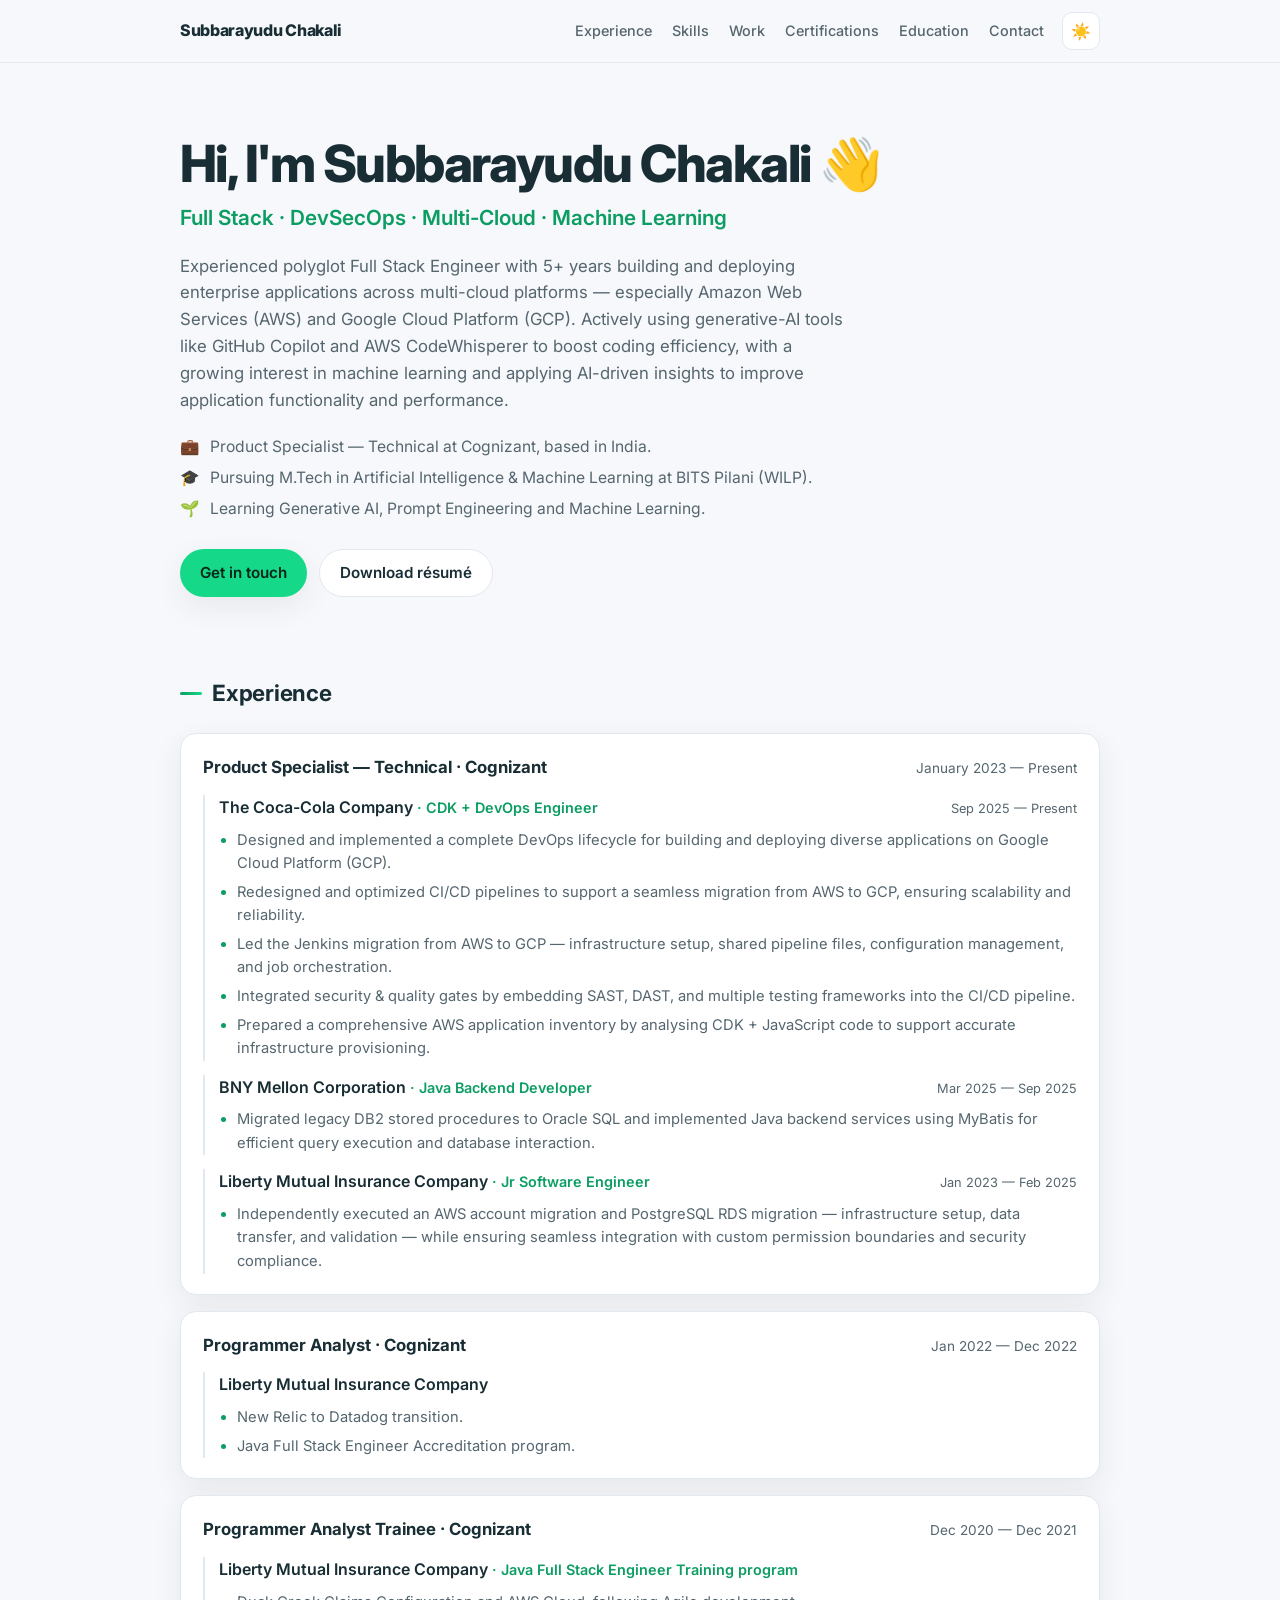
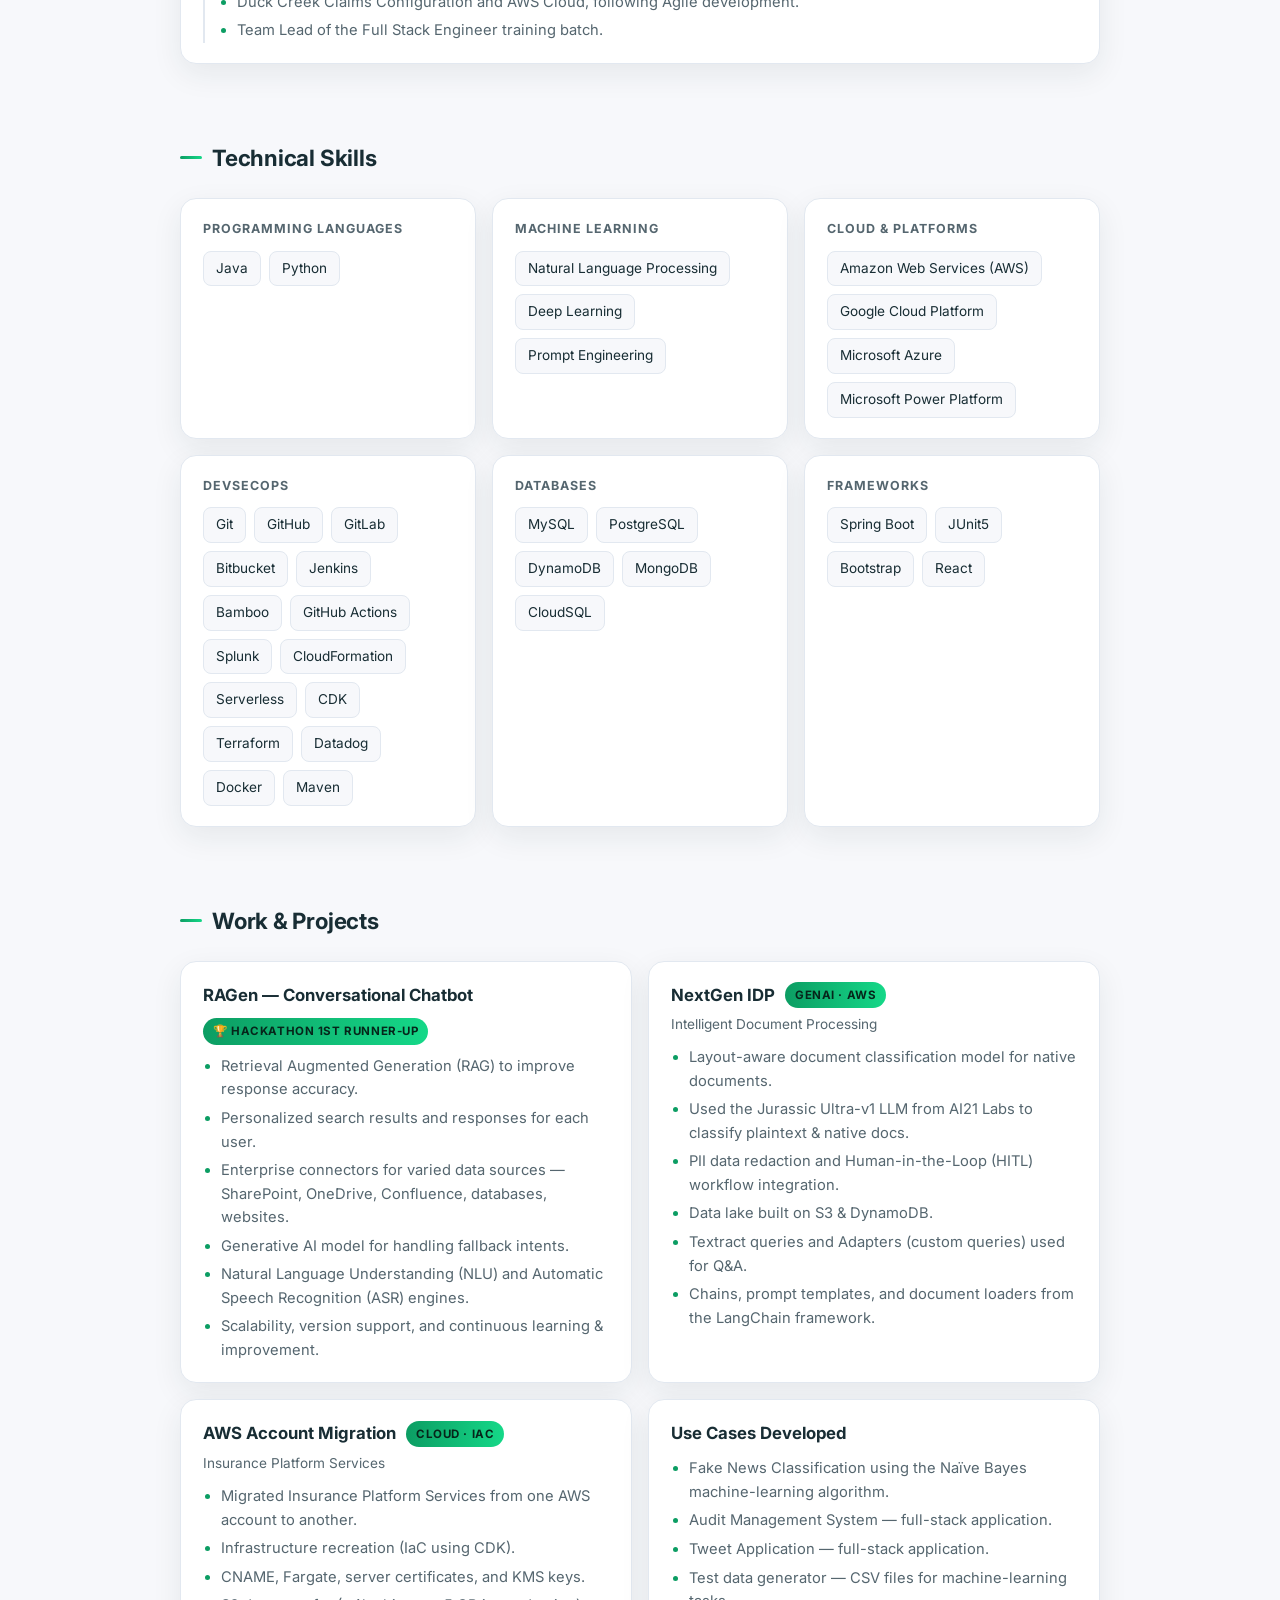
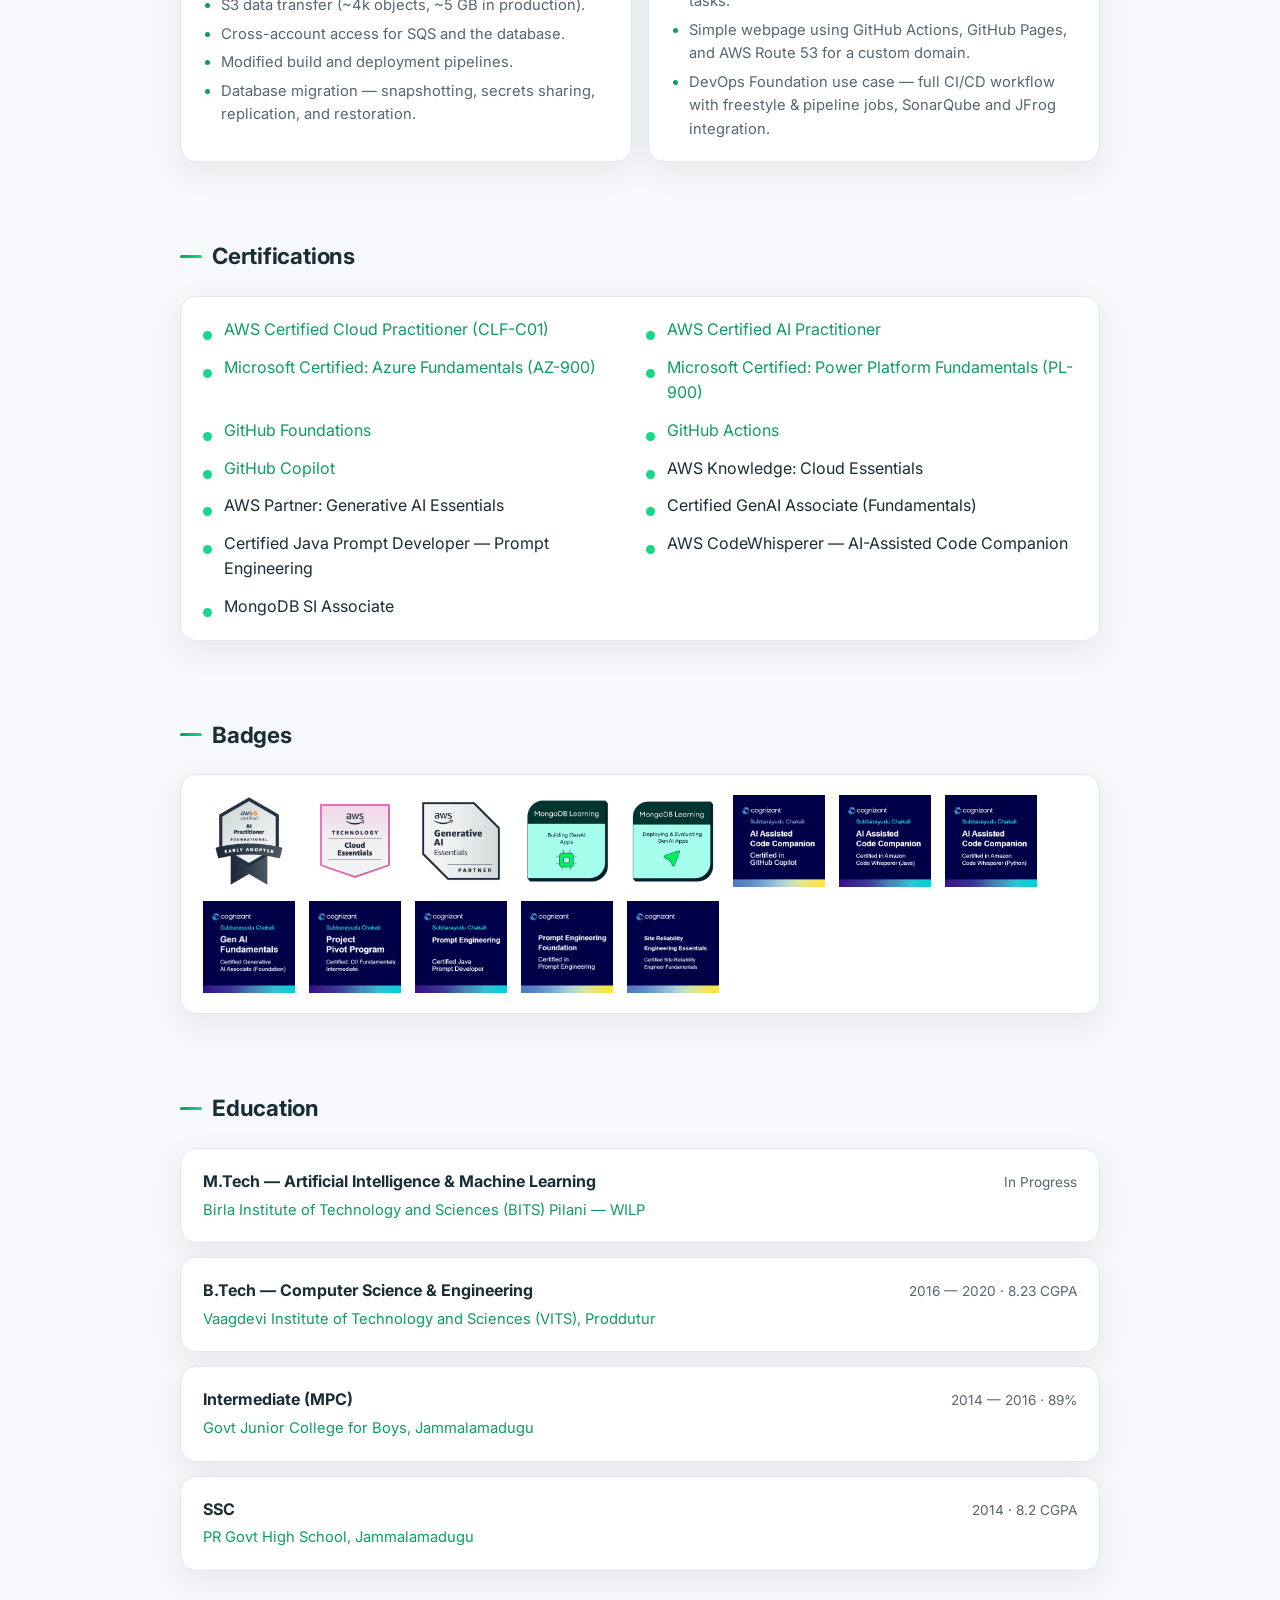
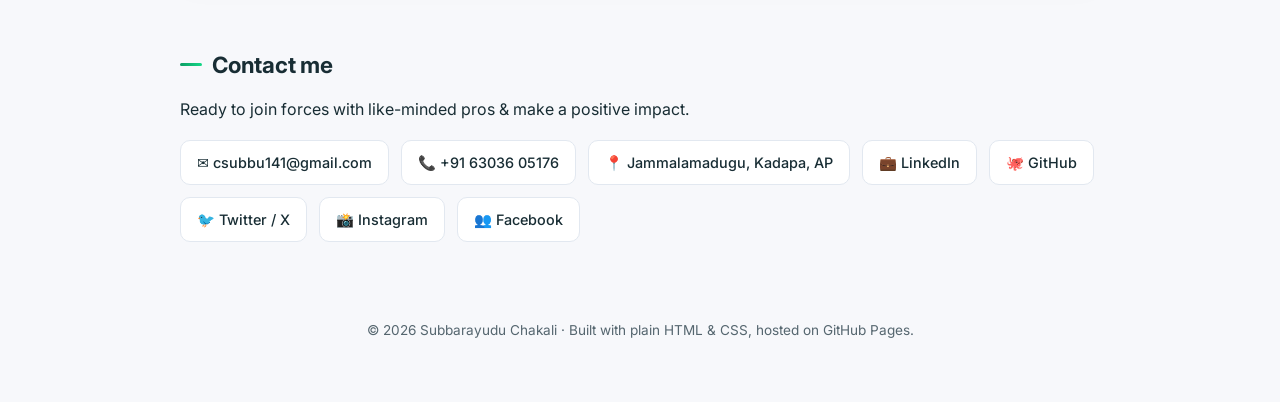
==== commit 39f43a3a: "Sync site to Jan-2026 resume and apply enterprise color palette - New headline, About (5+ yrs, AWS &" ====
--- a/index.html
+++ b/index.html
@@ -1,47 +1,65 @@
 <!DOCTYPE html>
-<html lang="en">
+<html lang="en" data-theme="dark">
 <head>
   <meta charset="UTF-8" />
   <meta name="viewport" content="width=device-width, initial-scale=1.0" />
-  <title>Subbarayudu Chakali — Software Engineer</title>
-  <meta name="description" content="Subbarayudu Chakali — Software Engineer in Chennai, India. Java, Python, Cloud (AWS/Azure) and AI/ML. M.Tech AI & ML, BITS Pilani." />
+  <title>Subbarayudu Chakali — Full Stack · DevSecOps · Multi-Cloud · ML</title>
+  <meta name="description" content="Subbarayudu Chakali — polyglot Full Stack Engineer with 5+ years across AWS & GCP, DevSecOps, and Machine Learning. Based in India." />
 
   <!-- Open Graph / social preview -->
-  <meta property="og:title" content="Subbarayudu Chakali — Software Engineer" />
-  <meta property="og:description" content="Software Engineer specializing in Java, Python, Cloud and AI/ML." />
+  <meta property="og:title" content="Subbarayudu Chakali — Full Stack · DevSecOps · Multi-Cloud · ML" />
+  <meta property="og:description" content="Polyglot Full Stack Engineer with 5+ years across AWS & GCP, DevSecOps and Machine Learning." />
   <meta property="og:type" content="website" />
   <meta property="og:url" content="https://subbarayudu-chakali.dev/" />
+
+  <!-- Set theme before paint to avoid a flash -->
+  <script>
+    (function () {
+      try {
+        var t = localStorage.getItem('theme');
+        if (!t) t = window.matchMedia('(prefers-color-scheme: light)').matches ? 'light' : 'dark';
+        document.documentElement.setAttribute('data-theme', t);
+      } catch (e) { document.documentElement.setAttribute('data-theme', 'dark'); }
+    })();
+  </script>
 
   <link rel="preconnect" href="https://fonts.googleapis.com" />
   <link rel="preconnect" href="https://fonts.gstatic.com" crossorigin />
   <link href="https://fonts.googleapis.com/css2?family=Inter:wght@400;500;600;700;800&display=swap" rel="stylesheet" />
 
   <style>
+    /* ===== Palette from resources/colour-palette.png =====
+       #f7f8fb near-white · #15d888 green · #1d3d49 dark teal · #182d34 darkest teal */
     :root {
-      --bg: #0b0f19;
-      --bg-soft: #121826;
-      --card: #161d2e;
-      --border: #232c40;
-      --text: #e6ebf5;
-      --text-soft: #9aa6bf;
-      --accent: #6ea8fe;
-      --accent-2: #7ee0c0;
-      --shadow: 0 10px 30px rgba(0, 0, 0, 0.35);
       --radius: 16px;
+      --btn: #15d888;        /* brand green — same in both themes */
+      --btn-text: #06251a;   /* dark text on green button */
     }
 
-    @media (prefers-color-scheme: light) {
-      :root {
-        --bg: #f6f8fc;
-        --bg-soft: #ffffff;
-        --card: #ffffff;
-        --border: #e5e9f2;
-        --text: #1a2233;
-        --text-soft: #5a6684;
-        --accent: #2f6fed;
-        --accent-2: #12a37a;
-        --shadow: 0 10px 30px rgba(20, 30, 60, 0.08);
-      }
+    html[data-theme="dark"] {
+      --bg: #182d34;
+      --bg-soft: #16282e;
+      --card: #1d3d49;
+      --border: #2c505c;
+      --text: #f7f8fb;
+      --text-soft: #a7bcc5;
+      --accent: #2fe4a1;
+      --accent-2: #5ce0d0;
+      --shadow: 0 10px 30px rgba(0, 0, 0, 0.45);
+      --pill-text: #06251a;
+    }
+
+    html[data-theme="light"] {
+      --bg: #f7f8fb;
+      --bg-soft: #eef1f6;
+      --card: #ffffff;
+      --border: #e2e8f0;
+      --text: #182d34;
+      --text-soft: #55666f;
+      --accent: #0c9d63;
+      --accent-2: #15d888;
+      --shadow: 0 10px 30px rgba(24, 45, 52, 0.08);
+      --pill-text: #06251a;
     }
 
     * { box-sizing: border-box; margin: 0; padding: 0; }
@@ -53,12 +71,13 @@
       color: var(--text);
       line-height: 1.6;
       -webkit-font-smoothing: antialiased;
+      transition: background .25s ease, color .25s ease;
     }
 
     a { color: var(--accent); text-decoration: none; }
     a:hover { text-decoration: underline; }
 
-    .container { max-width: 940px; margin: 0 auto; padding: 0 20px; }
+    .container { max-width: 960px; margin: 0 auto; padding: 0 20px; }
 
     /* Nav */
     nav {
@@ -69,24 +88,32 @@
     }
     nav .container { display: flex; align-items: center; justify-content: space-between; height: 62px; }
     nav .brand { font-weight: 800; letter-spacing: -0.02em; }
-    nav .links { display: flex; gap: 22px; }
-    nav .links a { color: var(--text-soft); font-size: 0.92rem; font-weight: 500; }
+    .nav-right { display: flex; align-items: center; gap: 18px; }
+    nav .links { display: flex; gap: 20px; }
+    nav .links a { color: var(--text-soft); font-size: 0.9rem; font-weight: 500; }
     nav .links a:hover { color: var(--text); text-decoration: none; }
-    @media (max-width: 680px) { nav .links { display: none; } }
+    .theme-toggle {
+      background: var(--card); border: 1px solid var(--border); color: var(--text);
+      width: 38px; height: 38px; border-radius: 10px; cursor: pointer; font-size: 1rem;
+      display: inline-flex; align-items: center; justify-content: center; flex: none;
+      transition: border-color .15s ease, transform .15s ease;
+    }
+    .theme-toggle:hover { border-color: var(--accent); transform: translateY(-1px); }
+    @media (max-width: 760px) { nav .links { display: none; } }
 
     /* Hero */
     header.hero { padding: 72px 0 40px; }
     .hero h1 { font-size: clamp(2rem, 6vw, 3.2rem); font-weight: 800; letter-spacing: -0.03em; line-height: 1.1; }
-    .hero .role { margin-top: 8px; font-size: clamp(1.05rem, 3vw, 1.35rem); color: var(--accent); font-weight: 600; }
-    .hero p.lead { margin-top: 18px; max-width: 640px; color: var(--text-soft); font-size: 1.05rem; }
-    .now { margin-top: 20px; display: grid; gap: 6px; max-width: 640px; }
+    .hero .role { margin-top: 10px; font-size: clamp(1rem, 3vw, 1.3rem); color: var(--accent); font-weight: 600; }
+    .hero p.lead { margin-top: 18px; max-width: 680px; color: var(--text-soft); font-size: 1.05rem; }
+    .now { margin-top: 20px; display: grid; gap: 6px; max-width: 680px; }
     .now .row { display: flex; gap: 10px; align-items: flex-start; color: var(--text-soft); font-size: 0.98rem; }
     .now .row span.ic { flex: none; }
     .cta { margin-top: 28px; display: flex; gap: 12px; flex-wrap: wrap; }
     .btn { display: inline-flex; align-items: center; gap: 8px; padding: 11px 20px; border-radius: 999px; font-weight: 600; font-size: 0.95rem; transition: transform .15s ease; }
     .btn:hover { text-decoration: none; transform: translateY(-2px); }
-    .btn-primary { background: var(--accent); color: #fff; box-shadow: var(--shadow); }
-    .btn-ghost { border: 1px solid var(--border); color: var(--text); background: var(--bg-soft); }
+    .btn-primary { background: var(--btn); color: var(--btn-text); box-shadow: var(--shadow); }
+    .btn-ghost { border: 1px solid var(--border); color: var(--text); background: var(--card); }
 
     /* Sections */
     section { padding: 38px 0; }
@@ -98,39 +125,53 @@
     /* Experience */
     .timeline { display: grid; gap: 16px; }
     .timeline .card { display: grid; gap: 6px; }
-    .timeline .top { display: flex; justify-content: space-between; gap: 12px; flex-wrap: wrap; }
-    .timeline .title { font-weight: 700; }
-    .timeline .company { color: var(--accent-2); font-weight: 600; font-size: 0.9rem; }
+    .timeline .top { display: flex; justify-content: space-between; gap: 12px; flex-wrap: wrap; align-items: baseline; }
+    .timeline .title { font-weight: 700; font-size: 1.05rem; }
     .timeline .period { color: var(--text-soft); font-size: 0.85rem; white-space: nowrap; }
-    .timeline .desc { color: var(--text-soft); font-size: 0.95rem; }
+    .role-clients { display: grid; gap: 14px; margin-top: 8px; }
+    .client { border-left: 2px solid var(--border); padding-left: 14px; }
+    .client .c-top { display: flex; justify-content: space-between; gap: 10px; flex-wrap: wrap; align-items: baseline; }
+    .client .c-name { font-weight: 600; }
+    .client .c-role { color: var(--accent); font-weight: 600; font-size: 0.9rem; }
+    .client .c-period { color: var(--text-soft); font-size: 0.8rem; white-space: nowrap; }
+    .client ul { margin: 8px 0 0; padding-left: 18px; display: grid; gap: 5px; }
+    .client ul li { color: var(--text-soft); font-size: 0.92rem; }
+    .client ul li::marker { color: var(--accent); }
 
     /* Skills */
     .skill-groups { display: grid; grid-template-columns: repeat(auto-fit, minmax(250px, 1fr)); gap: 16px; }
     .skill-groups .card h3 { font-size: 0.78rem; text-transform: uppercase; letter-spacing: 0.08em; color: var(--text-soft); margin-bottom: 12px; }
     .tags { display: flex; flex-wrap: wrap; gap: 8px; }
-    .tag { font-size: 0.85rem; padding: 6px 12px; border-radius: 8px; background: var(--bg-soft); border: 1px solid var(--border); color: var(--text); }
-
-    /* Certs */
-    .certs { display: grid; grid-template-columns: repeat(auto-fit, minmax(280px, 1fr)); gap: 12px; }
-    .cert { display: flex; align-items: center; gap: 12px; }
-    .cert .dot { width: 9px; height: 9px; border-radius: 50%; background: var(--accent-2); flex: none; }
+    .tag { font-size: 0.85rem; padding: 6px 12px; border-radius: 8px; background: var(--bg); border: 1px solid var(--border); color: var(--text); }
 
     /* Work / Projects */
     .work-grid { display: grid; grid-template-columns: repeat(auto-fit, minmax(320px, 1fr)); gap: 16px; }
     .work-grid .card { display: flex; flex-direction: column; gap: 10px; }
     .work-grid .p-head { display: flex; align-items: center; gap: 10px; flex-wrap: wrap; }
     .work-grid .p-title { font-weight: 700; font-size: 1.05rem; }
-    .pill { font-size: 0.72rem; font-weight: 700; text-transform: uppercase; letter-spacing: 0.05em; padding: 4px 10px; border-radius: 999px; background: linear-gradient(90deg, var(--accent), var(--accent-2)); color: #06121f; }
+    .pill { font-size: 0.72rem; font-weight: 700; text-transform: uppercase; letter-spacing: 0.05em; padding: 4px 10px; border-radius: 999px; background: linear-gradient(90deg, var(--accent), var(--accent-2)); color: var(--pill-text); }
     .work-grid .p-sub { color: var(--text-soft); font-size: 0.85rem; margin-top: -4px; }
     .work-grid ul { margin: 0; padding-left: 18px; display: grid; gap: 5px; }
     .work-grid ul li { color: var(--text-soft); font-size: 0.92rem; }
     .work-grid ul li::marker { color: var(--accent); }
-    .work-grid.span-full { grid-template-columns: 1fr; }
+
+    /* Certs */
+    .certs { display: grid; grid-template-columns: repeat(auto-fit, minmax(300px, 1fr)); gap: 12px; }
+    .cert { display: flex; align-items: baseline; gap: 12px; }
+    .cert .dot { width: 9px; height: 9px; border-radius: 50%; background: var(--accent-2); flex: none; position: relative; top: 5px; }
 
     /* Badges */
     .badge-grid { display: flex; flex-wrap: wrap; gap: 14px; }
     .badge-grid img { width: 92px; height: 92px; object-fit: contain; transition: transform .15s ease; }
     .badge-grid img:hover { transform: scale(1.08); }
+
+    /* Education */
+    .edu { display: grid; gap: 14px; }
+    .edu .card { display: grid; gap: 4px; }
+    .edu .e-top { display: flex; justify-content: space-between; gap: 10px; flex-wrap: wrap; align-items: baseline; }
+    .edu .e-degree { font-weight: 700; }
+    .edu .e-meta { color: var(--text-soft); font-size: 0.85rem; white-space: nowrap; }
+    .edu .e-inst { color: var(--accent); font-size: 0.92rem; }
 
     /* Contact */
     .contact-links { display: flex; flex-wrap: wrap; gap: 12px; }
@@ -144,13 +185,16 @@
   <nav>
     <div class="container">
       <span class="brand">Subbarayudu Chakali</span>
-      <div class="links">
-        <a href="#experience">Experience</a>
-        <a href="#skills">Skills</a>
-        <a href="#work">Work</a>
-        <a href="#certs">Certifications</a>
-        <a href="#badges">Badges</a>
-        <a href="#contact">Contact</a>
+      <div class="nav-right">
+        <div class="links">
+          <a href="#experience">Experience</a>
+          <a href="#skills">Skills</a>
+          <a href="#work">Work</a>
+          <a href="#certs">Certifications</a>
+          <a href="#education">Education</a>
+          <a href="#contact">Contact</a>
+        </div>
+        <button id="themeToggle" class="theme-toggle" type="button" aria-label="Toggle dark / light theme">🌙</button>
       </div>
     </div>
   </nav>
@@ -158,13 +202,17 @@
   <header class="hero">
     <div class="container">
       <h1>Hi, I'm Subbarayudu Chakali 👋</h1>
-      <div class="role">Software Engineer · Chennai, India</div>
+      <div class="role">Full Stack · DevSecOps · Multi-Cloud · Machine Learning</div>
       <p class="lead">
-        I build backend and cloud systems, and I'm increasingly focused on Generative AI and Machine Learning.
+        Experienced polyglot Full Stack Engineer with 5+ years building and deploying enterprise
+        applications across multi-cloud platforms — especially Amazon Web Services (AWS) and
+        Google Cloud Platform (GCP). Actively using generative-AI tools like GitHub Copilot and
+        AWS CodeWhisperer to boost coding efficiency, with a growing interest in machine learning
+        and applying AI-driven insights to improve application functionality and performance.
       </p>
       <div class="now">
-        <div class="row"><span class="ic">💼</span> Working as a Software Engineer in Chennai, India.</div>
-        <div class="row"><span class="ic">🎓</span> Studying M.Tech in Artificial Intelligence &amp; Machine Learning at BITS Pilani (WILP).</div>
+        <div class="row"><span class="ic">💼</span> Product Specialist — Technical at Cognizant, based in India.</div>
+        <div class="row"><span class="ic">🎓</span> Pursuing M.Tech in Artificial Intelligence &amp; Machine Learning at BITS Pilani (WILP).</div>
         <div class="row"><span class="ic">🌱</span> Learning Generative AI, Prompt Engineering and Machine Learning.</div>
       </div>
       <div class="cta">
@@ -177,32 +225,85 @@
   <main>
     <section id="experience">
       <div class="container">
-        <h2>Experience Journey</h2>
+        <h2>Experience</h2>
         <div class="timeline">
+
           <div class="card">
             <div class="top">
-              <span class="title">Product Specialist — Technical</span>
+              <span class="title">Product Specialist — Technical · Cognizant</span>
               <span class="period">January 2023 — Present</span>
             </div>
-            <span class="company">Cognizant · Chennai, Tamil Nadu, India</span>
-            <span class="desc">Generative AI (Currently Learning), AWS AI ML and Security Services, Python, Power Platform, Postgres</span>
-          </div>
+            <div class="role-clients">
+              <div class="client">
+                <div class="c-top">
+                  <span class="c-name">The Coca-Cola Company <span class="c-role">· CDK + DevOps Engineer</span></span>
+                  <span class="c-period">Sep 2025 — Present</span>
+                </div>
+                <ul>
+                  <li>Designed and implemented a complete DevOps lifecycle for building and deploying diverse applications on Google Cloud Platform (GCP).</li>
+                  <li>Redesigned and optimized CI/CD pipelines to support a seamless migration from AWS to GCP, ensuring scalability and reliability.</li>
+                  <li>Led the Jenkins migration from AWS to GCP — infrastructure setup, shared pipeline files, configuration management, and job orchestration.</li>
+                  <li>Integrated security &amp; quality gates by embedding SAST, DAST, and multiple testing frameworks into the CI/CD pipeline.</li>
+                  <li>Prepared a comprehensive AWS application inventory by analysing CDK + JavaScript code to support accurate infrastructure provisioning.</li>
+                </ul>
+              </div>
+              <div class="client">
+                <div class="c-top">
+                  <span class="c-name">BNY Mellon Corporation <span class="c-role">· Java Backend Developer</span></span>
+                  <span class="c-period">Mar 2025 — Sep 2025</span>
+                </div>
+                <ul>
+                  <li>Migrated legacy DB2 stored procedures to Oracle SQL and implemented Java backend services using MyBatis for efficient query execution and database interaction.</li>
+                </ul>
+              </div>
+              <div class="client">
+                <div class="c-top">
+                  <span class="c-name">Liberty Mutual Insurance Company <span class="c-role">· Jr Software Engineer</span></span>
+                  <span class="c-period">Jan 2023 — Feb 2025</span>
+                </div>
+                <ul>
+                  <li>Independently executed an AWS account migration and PostgreSQL RDS migration — infrastructure setup, data transfer, and validation — while ensuring seamless integration with custom permission boundaries and security compliance.</li>
+                </ul>
+              </div>
+            </div>
+          </div>
+
           <div class="card">
             <div class="top">
-              <span class="title">Programmer Analyst</span>
-              <span class="period">January 2022 — December 2023 (1 year)</span>
-            </div>
-            <span class="company">Cognizant · Chennai, Tamil Nadu, India</span>
-            <span class="desc">Microsoft Azure, DevOps, Git, Microservices, AWS, Kotlin, REST, MongoDB, Insurance Domain</span>
-          </div>
+              <span class="title">Programmer Analyst · Cognizant</span>
+              <span class="period">Jan 2022 — Dec 2022</span>
+            </div>
+            <div class="role-clients">
+              <div class="client">
+                <div class="c-top">
+                  <span class="c-name">Liberty Mutual Insurance Company</span>
+                </div>
+                <ul>
+                  <li>New Relic to Datadog transition.</li>
+                  <li>Java Full Stack Engineer Accreditation program.</li>
+                </ul>
+              </div>
+            </div>
+          </div>
+
           <div class="card">
             <div class="top">
-              <span class="title">Programmer Analyst Trainee</span>
-              <span class="period">January 2021 — December 2021 (1 year)</span>
-            </div>
-            <span class="company">Cognizant · Chennai, Tamil Nadu, India</span>
-            <span class="desc">Java, Maven, Spring Framework, MySQL, Web Design and Development, Agile Development, SDLC</span>
-          </div>
+              <span class="title">Programmer Analyst Trainee · Cognizant</span>
+              <span class="period">Dec 2020 — Dec 2021</span>
+            </div>
+            <div class="role-clients">
+              <div class="client">
+                <div class="c-top">
+                  <span class="c-name">Liberty Mutual Insurance Company <span class="c-role">· Java Full Stack Engineer Training program</span></span>
+                </div>
+                <ul>
+                  <li>Duck Creek Claims Configuration and AWS Cloud, following Agile development.</li>
+                  <li>Team Lead of the Full Stack Engineer training batch.</li>
+                </ul>
+              </div>
+            </div>
+          </div>
+
         </div>
       </div>
     </section>
@@ -212,65 +313,54 @@
         <h2>Technical Skills</h2>
         <div class="skill-groups">
           <div class="card">
-            <h3>Languages</h3>
+            <h3>Programming Languages</h3>
             <div class="tags">
-              <span class="tag">Python</span><span class="tag">Java</span>
-              <span class="tag">Kotlin</span><span class="tag">C</span>
+              <span class="tag">Java</span><span class="tag">Python</span>
+            </div>
+          </div>
+          <div class="card">
+            <h3>Machine Learning</h3>
+            <div class="tags">
+              <span class="tag">Natural Language Processing</span>
+              <span class="tag">Deep Learning</span>
+              <span class="tag">Prompt Engineering</span>
+            </div>
+          </div>
+          <div class="card">
+            <h3>Cloud &amp; Platforms</h3>
+            <div class="tags">
+              <span class="tag">Amazon Web Services (AWS)</span>
+              <span class="tag">Google Cloud Platform</span>
+              <span class="tag">Microsoft Azure</span>
+              <span class="tag">Microsoft Power Platform</span>
+            </div>
+          </div>
+          <div class="card">
+            <h3>DevSecOps</h3>
+            <div class="tags">
+              <span class="tag">Git</span><span class="tag">GitHub</span>
+              <span class="tag">GitLab</span><span class="tag">Bitbucket</span>
+              <span class="tag">Jenkins</span><span class="tag">Bamboo</span>
+              <span class="tag">GitHub Actions</span><span class="tag">Splunk</span>
+              <span class="tag">CloudFormation</span><span class="tag">Serverless</span>
+              <span class="tag">CDK</span><span class="tag">Terraform</span>
+              <span class="tag">Datadog</span><span class="tag">Docker</span>
+              <span class="tag">Maven</span>
             </div>
           </div>
           <div class="card">
             <h3>Databases</h3>
             <div class="tags">
               <span class="tag">MySQL</span><span class="tag">PostgreSQL</span>
-              <span class="tag">MongoDB</span><span class="tag">DynamoDB</span>
-            </div>
-          </div>
-          <div class="card">
-            <h3>DevSecOps</h3>
+              <span class="tag">DynamoDB</span><span class="tag">MongoDB</span>
+              <span class="tag">CloudSQL</span>
+            </div>
+          </div>
+          <div class="card">
+            <h3>Frameworks</h3>
             <div class="tags">
-              <span class="tag">Git</span><span class="tag">GitHub</span>
-              <span class="tag">Maven</span><span class="tag">Gradle</span>
-              <span class="tag">Bamboo</span><span class="tag">GitHub Actions</span>
-              <span class="tag">GitLab CI</span><span class="tag">Jenkins</span>
-              <span class="tag">Docker</span><span class="tag">Datadog</span>
-              <span class="tag">Splunk</span><span class="tag">OWASP</span>
-              <span class="tag">JUnit5</span><span class="tag">SonarQube</span>
-              <span class="tag">Codacy</span><span class="tag">Node.js</span>
-              <span class="tag">JSON</span><span class="tag">YAML</span>
-              <span class="tag">XML</span><span class="tag">Swagger</span>
-              <span class="tag">Wireshark</span><span class="tag">JWT</span>
-            </div>
-          </div>
-          <div class="card">
-            <h3>Platforms and Frameworks</h3>
-            <div class="tags">
-              <span class="tag">AWS</span><span class="tag">Serverless</span>
-              <span class="tag">Spring</span><span class="tag">React</span>
-              <span class="tag">Bootstrap</span>
-            </div>
-          </div>
-          <div class="card">
-            <h3>User Interface</h3>
-            <div class="tags">
-              <span class="tag">Figma</span><span class="tag">Adobe XD</span><span class="tag">Miro</span>
-            </div>
-          </div>
-          <div class="card">
-            <h3>IDE / Editors</h3>
-            <div class="tags">
-              <span class="tag">IntelliJ</span><span class="tag">PyCharm</span>
-              <span class="tag">Jupyter Notebook</span><span class="tag">Google CoLab</span>
-              <span class="tag">Eclipse</span>
-            </div>
-          </div>
-          <div class="card">
-            <h3>Other Tools</h3>
-            <div class="tags">
-              <span class="tag">Postman</span><span class="tag">Slack</span>
-              <span class="tag">Remedy</span><span class="tag">JIRA</span>
-              <span class="tag">Confluence</span><span class="tag">ChatGPT</span>
-              <span class="tag">AWS CodeWhisperer</span><span class="tag">GitHub Copilot</span>
-              <span class="tag">Streamlit</span>
+              <span class="tag">Spring Boot</span><span class="tag">JUnit5</span>
+              <span class="tag">Bootstrap</span><span class="tag">React</span>
             </div>
           </div>
         </div>
@@ -353,13 +443,19 @@
         <h2>Certifications</h2>
         <div class="card">
           <div class="certs">
-            <div class="cert"><span class="dot"></span><a href="https://www.credly.com/badges/62900457-e8b0-4032-a2ea-c938088fd784/public_url" target="_blank" rel="noopener">AWS Certified Cloud Practitioner</a></div>
-            <div class="cert"><span class="dot"></span><a href="https://www.credly.com/badges/e43c6fa6-7731-4346-9376-2df8672a060a/public_url" target="_blank" rel="noopener">AWS Certified AI Practitioner (Early Adopter)</a></div>
-            <div class="cert"><span class="dot"></span><a href="https://www.credly.com/badges/d57d7a2d-3d84-4c02-bf04-6d015b4d5fe9/public_url" target="_blank" rel="noopener">AZ-900 Microsoft Azure Fundamentals</a></div>
-            <div class="cert"><span class="dot"></span><a href="https://learn.microsoft.com/api/credentials/share/en-us/ChakaliSubbarayuduCognizant-3715/3EE8BEF23F9F5310?sharingId=2E9CCBF6F3890D49" target="_blank" rel="noopener">PL-900 Microsoft Power Platform Fundamentals</a></div>
+            <div class="cert"><span class="dot"></span><a href="https://www.credly.com/badges/62900457-e8b0-4032-a2ea-c938088fd784/public_url" target="_blank" rel="noopener">AWS Certified Cloud Practitioner (CLF-C01)</a></div>
+            <div class="cert"><span class="dot"></span><a href="https://www.credly.com/badges/e43c6fa6-7731-4346-9376-2df8672a060a/public_url" target="_blank" rel="noopener">AWS Certified AI Practitioner</a></div>
+            <div class="cert"><span class="dot"></span><a href="https://www.credly.com/badges/d57d7a2d-3d84-4c02-bf04-6d015b4d5fe9/public_url" target="_blank" rel="noopener">Microsoft Certified: Azure Fundamentals (AZ-900)</a></div>
+            <div class="cert"><span class="dot"></span><a href="https://learn.microsoft.com/api/credentials/share/en-us/ChakaliSubbarayuduCognizant-3715/3EE8BEF23F9F5310?sharingId=2E9CCBF6F3890D49" target="_blank" rel="noopener">Microsoft Certified: Power Platform Fundamentals (PL-900)</a></div>
             <div class="cert"><span class="dot"></span><a href="https://www.credly.com/badges/41daf202-1db7-4654-bf87-182c052b76bf/public_url" target="_blank" rel="noopener">GitHub Foundations</a></div>
             <div class="cert"><span class="dot"></span><a href="https://www.credly.com/badges/f59dc4b7-5c7b-4f7d-8b7d-b216d1a96e9f/public_url" target="_blank" rel="noopener">GitHub Actions</a></div>
             <div class="cert"><span class="dot"></span><a href="https://www.credly.com/badges/8b14c6b7-fc99-47b4-b5ef-c49da4e6a735/public_url" target="_blank" rel="noopener">GitHub Copilot</a></div>
+            <div class="cert"><span class="dot"></span>AWS Knowledge: Cloud Essentials</div>
+            <div class="cert"><span class="dot"></span>AWS Partner: Generative AI Essentials</div>
+            <div class="cert"><span class="dot"></span>Certified GenAI Associate (Fundamentals)</div>
+            <div class="cert"><span class="dot"></span>Certified Java Prompt Developer — Prompt Engineering</div>
+            <div class="cert"><span class="dot"></span>AWS CodeWhisperer — AI-Assisted Code Companion</div>
+            <div class="cert"><span class="dot"></span>MongoDB SI Associate</div>
           </div>
         </div>
       </div>
@@ -388,11 +484,52 @@
       </div>
     </section>
 
+    <section id="education">
+      <div class="container">
+        <h2>Education</h2>
+        <div class="edu">
+          <div class="card">
+            <div class="e-top">
+              <span class="e-degree">M.Tech — Artificial Intelligence &amp; Machine Learning</span>
+              <span class="e-meta">In Progress</span>
+            </div>
+            <span class="e-inst">Birla Institute of Technology and Sciences (BITS) Pilani — WILP</span>
+          </div>
+          <div class="card">
+            <div class="e-top">
+              <span class="e-degree">B.Tech — Computer Science &amp; Engineering</span>
+              <span class="e-meta">2016 — 2020 · 8.23 CGPA</span>
+            </div>
+            <span class="e-inst">Vaagdevi Institute of Technology and Sciences (VITS), Proddutur</span>
+          </div>
+          <div class="card">
+            <div class="e-top">
+              <span class="e-degree">Intermediate (MPC)</span>
+              <span class="e-meta">2014 — 2016 · 89%</span>
+            </div>
+            <span class="e-inst">Govt Junior College for Boys, Jammalamadugu</span>
+          </div>
+          <div class="card">
+            <div class="e-top">
+              <span class="e-degree">SSC</span>
+              <span class="e-meta">2014 · 8.2 CGPA</span>
+            </div>
+            <span class="e-inst">PR Govt High School, Jammalamadugu</span>
+          </div>
+        </div>
+      </div>
+    </section>
+
     <section id="contact">
       <div class="container">
         <h2>Contact me</h2>
+        <p class="lead" style="margin-top:-8px;margin-bottom:18px;">
+          Ready to join forces with like-minded pros &amp; make a positive impact.
+        </p>
         <div class="contact-links">
-          <a href="mailto:csubbu141@gmail.com">✉️ Email</a>
+          <a href="mailto:csubbu141@gmail.com">✉️ csubbu141@gmail.com</a>
+          <a href="tel:+916303605176">📞 +91 63036 05176</a>
+          <a href="https://www.google.com/maps/search/?api=1&amp;query=Jammalamadugu%2C+Kadapa%2C+Andhra+Pradesh" target="_blank" rel="noopener">📍 Jammalamadugu, Kadapa, AP</a>
           <a href="https://in.linkedin.com/in/subbarayudu-chakali" target="_blank" rel="noopener">💼 LinkedIn</a>
           <a href="https://github.com/subbarayudu-chakali" target="_blank" rel="noopener">🐙 GitHub</a>
           <a href="https://twitter.com/subbarayudu_c_" target="_blank" rel="noopener">🐦 Twitter / X</a>
@@ -409,6 +546,23 @@
     </div>
   </footer>
 
-  <script>document.getElementById('year').textContent = new Date().getFullYear();</script>
+  <script>
+    // Footer year
+    document.getElementById('year').textContent = new Date().getFullYear();
+
+    // Theme toggle
+    (function () {
+      var root = document.documentElement;
+      var btn = document.getElementById('themeToggle');
+      function sync() { btn.textContent = root.getAttribute('data-theme') === 'dark' ? '🌙' : '☀️'; }
+      sync();
+      btn.addEventListener('click', function () {
+        var next = root.getAttribute('data-theme') === 'dark' ? 'light' : 'dark';
+        root.setAttribute('data-theme', next);
+        try { localStorage.setItem('theme', next); } catch (e) {}
+        sync();
+      });
+    })();
+  </script>
 </body>
 </html>
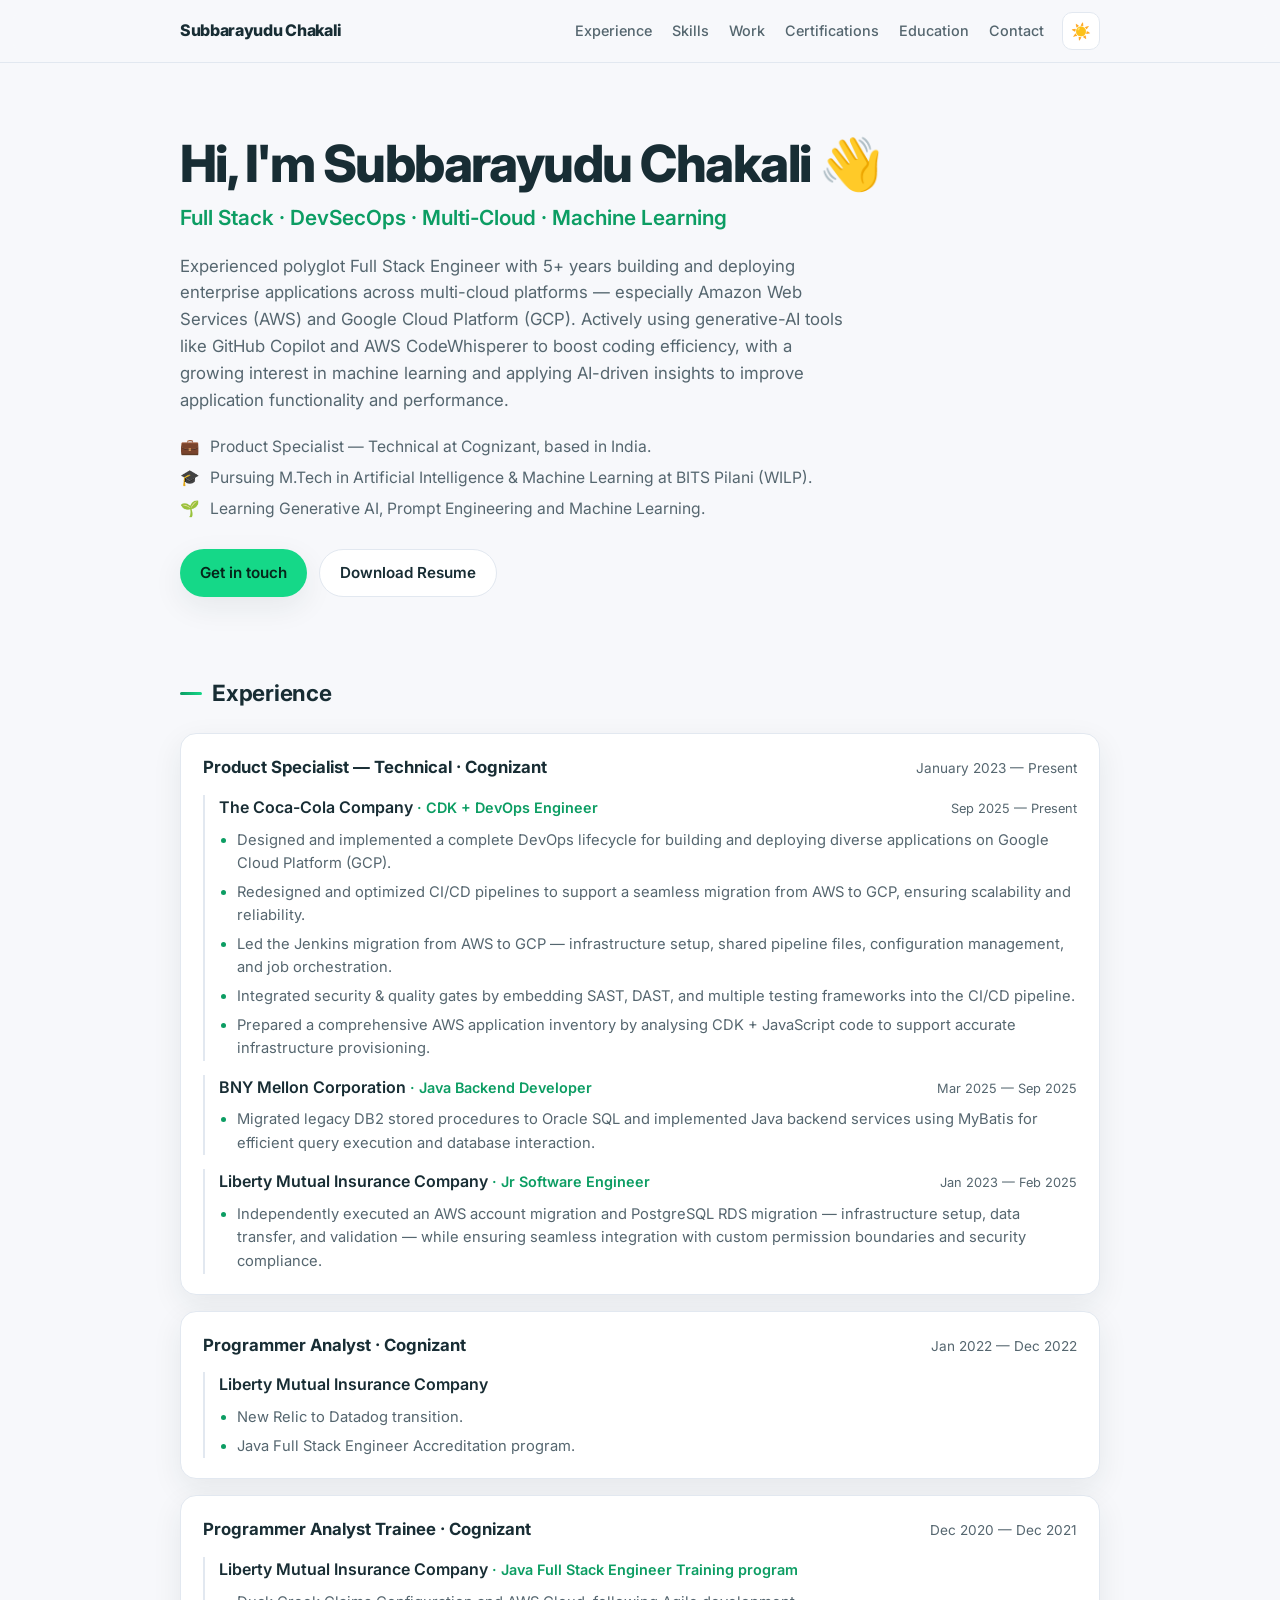
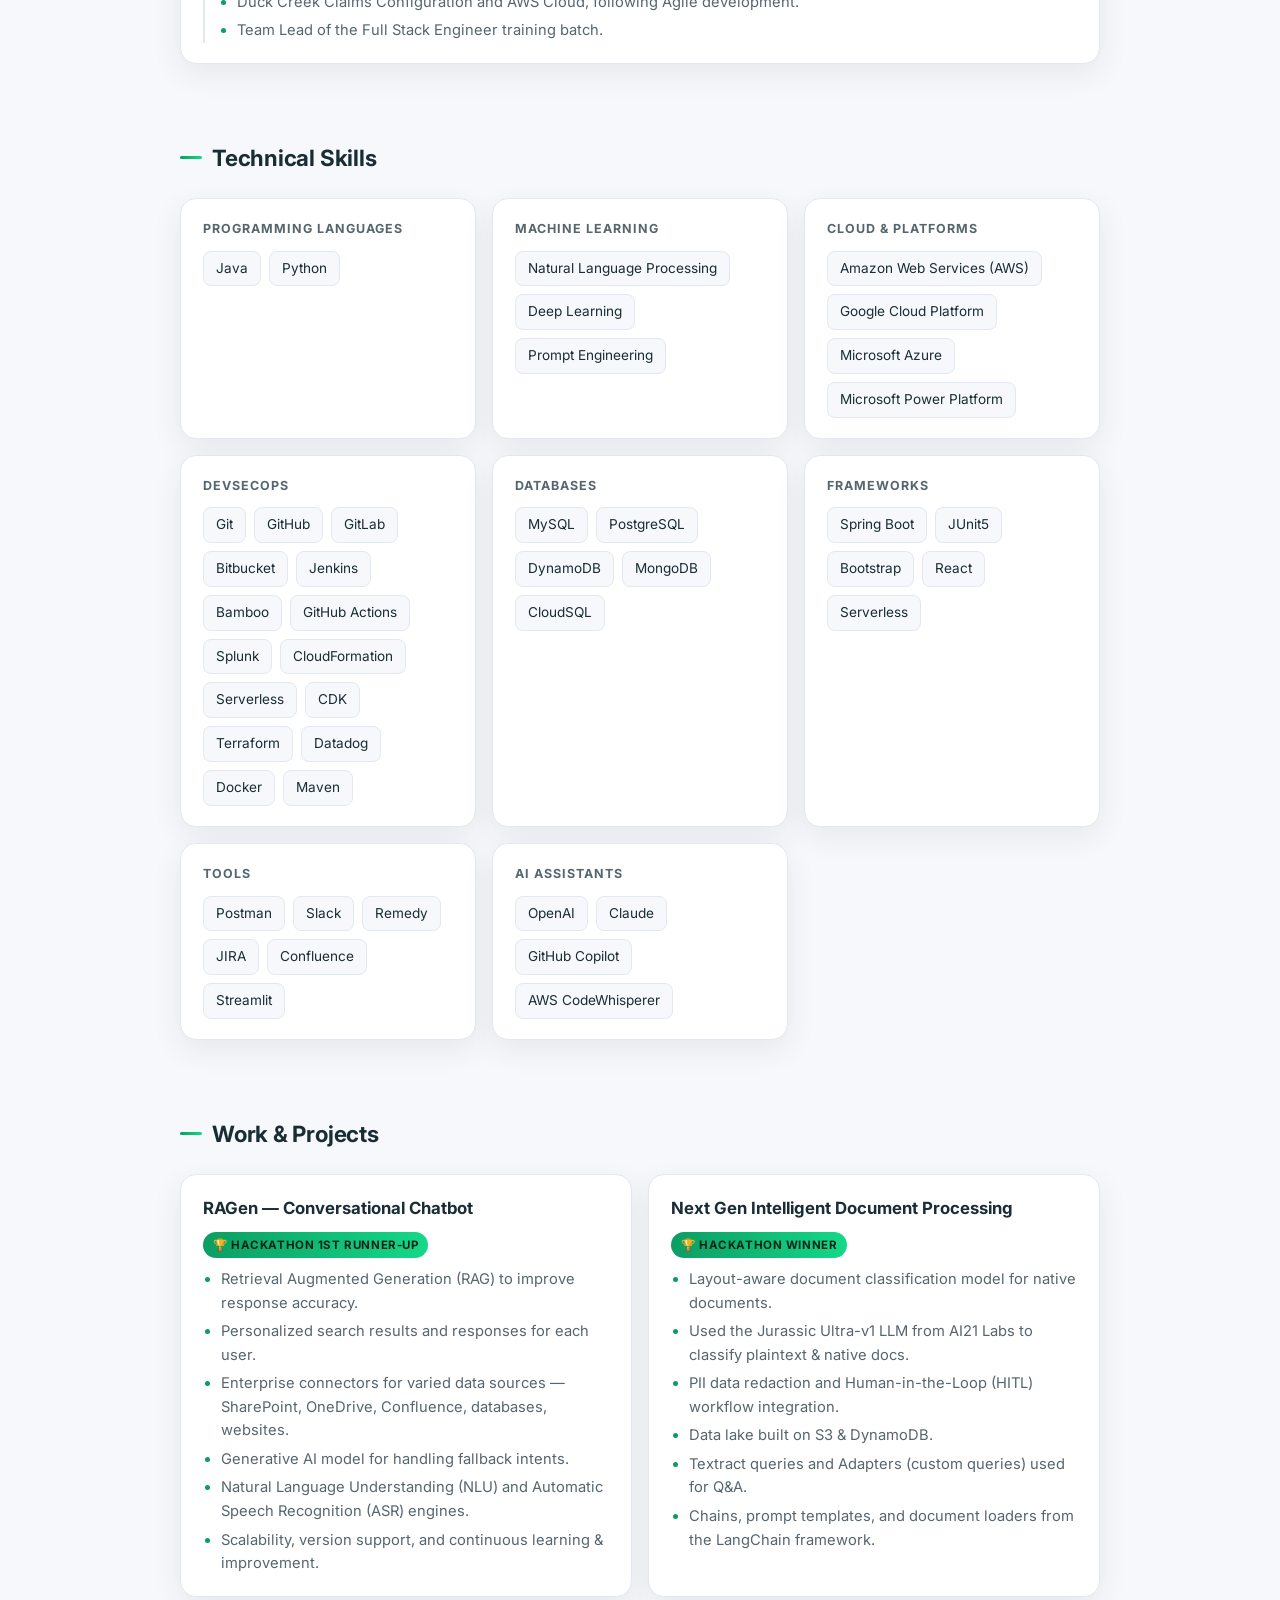
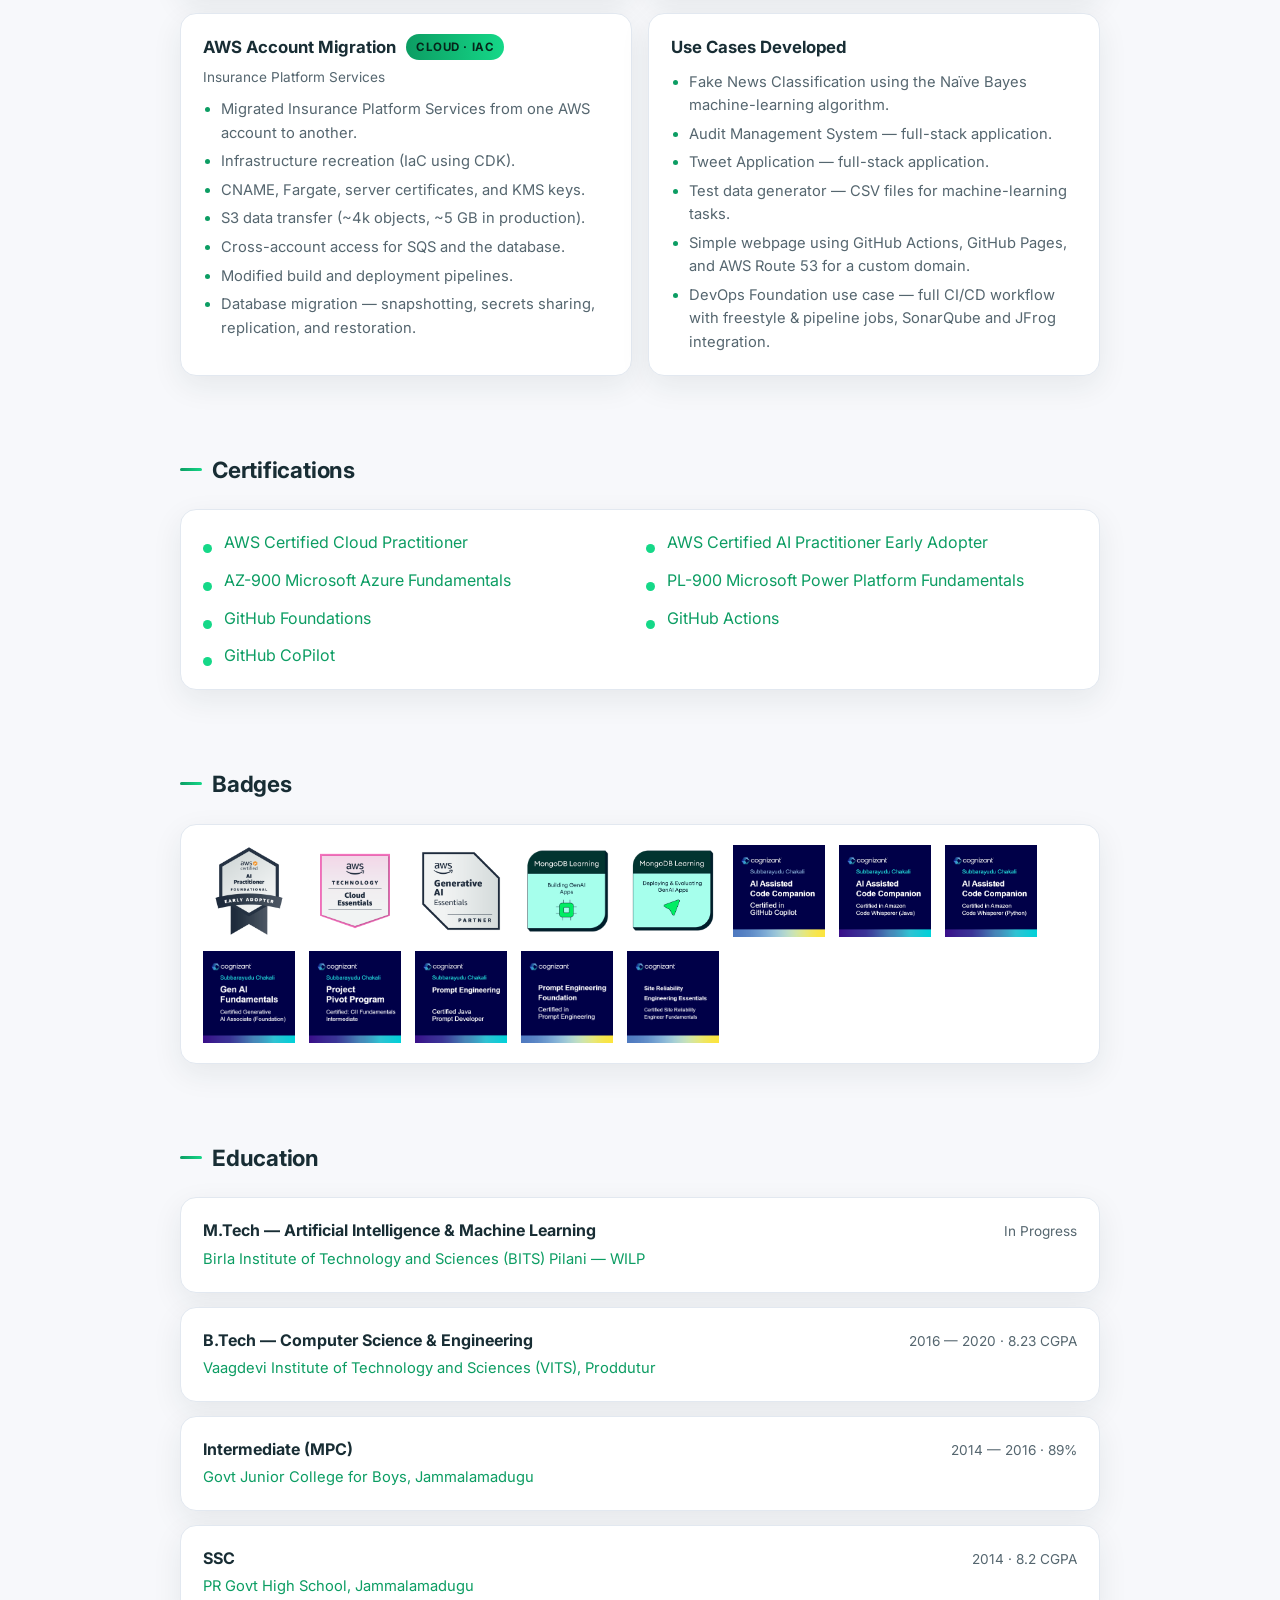
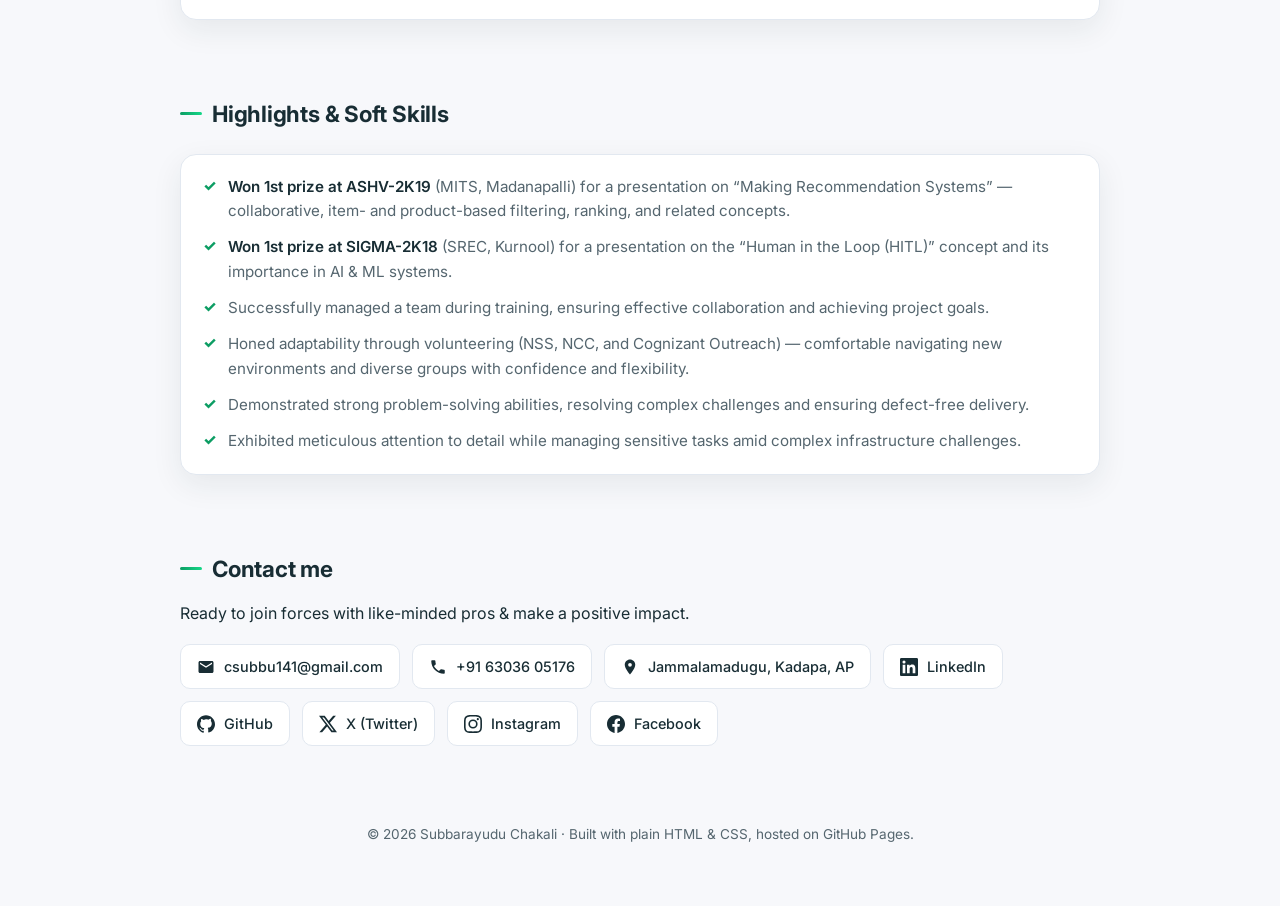
==== commit 7688890f: "Refine content and skills, add soft skills and official contact icons - NextGen IDP renamed to Next " ====
--- a/index.html
+++ b/index.html
@@ -173,10 +173,17 @@
     .edu .e-meta { color: var(--text-soft); font-size: 0.85rem; white-space: nowrap; }
     .edu .e-inst { color: var(--accent); font-size: 0.92rem; }
 
+    /* Highlights & Soft skills */
+    .softskills ul { list-style: none; display: grid; gap: 12px; }
+    .softskills li { display: flex; gap: 12px; align-items: flex-start; color: var(--text-soft); font-size: 0.95rem; }
+    .softskills li::before { content: "✓"; color: var(--accent); font-weight: 800; flex: none; line-height: 1.5; }
+    .softskills li b { color: var(--text); font-weight: 600; }
+
     /* Contact */
     .contact-links { display: flex; flex-wrap: wrap; gap: 12px; }
-    .contact-links a { display: inline-flex; align-items: center; gap: 8px; padding: 10px 16px; border-radius: 10px; background: var(--card); border: 1px solid var(--border); color: var(--text); font-weight: 500; font-size: 0.9rem; }
-    .contact-links a:hover { border-color: var(--accent); text-decoration: none; }
+    .contact-links a { display: inline-flex; align-items: center; gap: 9px; padding: 10px 16px; border-radius: 10px; background: var(--card); border: 1px solid var(--border); color: var(--text); font-weight: 500; font-size: 0.9rem; }
+    .contact-links a:hover { border-color: var(--accent); color: var(--accent); text-decoration: none; }
+    .contact-links a svg { width: 18px; height: 18px; fill: currentColor; flex: none; }
 
     footer { padding: 40px 0 60px; text-align: center; color: var(--text-soft); font-size: 0.85rem; }
   </style>
@@ -217,7 +224,7 @@
       </div>
       <div class="cta">
         <a class="btn btn-primary" href="#contact">Get in touch</a>
-        <a class="btn btn-ghost" href="resources/resume_subbarayudu_chakali_30-1-2026.pdf" target="_blank" rel="noopener">Download résumé</a>
+        <a class="btn btn-ghost" href="resources/resume_subbarayudu_chakali_30-1-2026.pdf" target="_blank" rel="noopener">Download Resume</a>
       </div>
     </div>
   </header>
@@ -361,6 +368,22 @@
             <div class="tags">
               <span class="tag">Spring Boot</span><span class="tag">JUnit5</span>
               <span class="tag">Bootstrap</span><span class="tag">React</span>
+              <span class="tag">Serverless</span>
+            </div>
+          </div>
+          <div class="card">
+            <h3>Tools</h3>
+            <div class="tags">
+              <span class="tag">Postman</span><span class="tag">Slack</span>
+              <span class="tag">Remedy</span><span class="tag">JIRA</span>
+              <span class="tag">Confluence</span><span class="tag">Streamlit</span>
+            </div>
+          </div>
+          <div class="card">
+            <h3>AI Assistants</h3>
+            <div class="tags">
+              <span class="tag">OpenAI</span><span class="tag">Claude</span>
+              <span class="tag">GitHub Copilot</span><span class="tag">AWS CodeWhisperer</span>
             </div>
           </div>
         </div>
@@ -389,10 +412,9 @@
 
           <div class="card">
             <div class="p-head">
-              <span class="p-title">NextGen IDP</span>
-              <span class="pill">GenAI · AWS</span>
-            </div>
-            <div class="p-sub">Intelligent Document Processing</div>
+              <span class="p-title">Next Gen Intelligent Document Processing</span>
+              <span class="pill">🏆 Hackathon Winner</span>
+            </div>
             <ul>
               <li>Layout-aware document classification model for native documents.</li>
               <li>Used the Jurassic Ultra-v1 LLM from AI21 Labs to classify plaintext &amp; native docs.</li>
@@ -443,19 +465,13 @@
         <h2>Certifications</h2>
         <div class="card">
           <div class="certs">
-            <div class="cert"><span class="dot"></span><a href="https://www.credly.com/badges/62900457-e8b0-4032-a2ea-c938088fd784/public_url" target="_blank" rel="noopener">AWS Certified Cloud Practitioner (CLF-C01)</a></div>
-            <div class="cert"><span class="dot"></span><a href="https://www.credly.com/badges/e43c6fa6-7731-4346-9376-2df8672a060a/public_url" target="_blank" rel="noopener">AWS Certified AI Practitioner</a></div>
-            <div class="cert"><span class="dot"></span><a href="https://www.credly.com/badges/d57d7a2d-3d84-4c02-bf04-6d015b4d5fe9/public_url" target="_blank" rel="noopener">Microsoft Certified: Azure Fundamentals (AZ-900)</a></div>
-            <div class="cert"><span class="dot"></span><a href="https://learn.microsoft.com/api/credentials/share/en-us/ChakaliSubbarayuduCognizant-3715/3EE8BEF23F9F5310?sharingId=2E9CCBF6F3890D49" target="_blank" rel="noopener">Microsoft Certified: Power Platform Fundamentals (PL-900)</a></div>
+            <div class="cert"><span class="dot"></span><a href="https://www.credly.com/badges/62900457-e8b0-4032-a2ea-c938088fd784/public_url" target="_blank" rel="noopener">AWS Certified Cloud Practitioner</a></div>
+            <div class="cert"><span class="dot"></span><a href="https://www.credly.com/badges/e43c6fa6-7731-4346-9376-2df8672a060a/public_url" target="_blank" rel="noopener">AWS Certified AI Practitioner Early Adopter</a></div>
+            <div class="cert"><span class="dot"></span><a href="https://www.credly.com/badges/d57d7a2d-3d84-4c02-bf04-6d015b4d5fe9/public_url" target="_blank" rel="noopener">AZ-900 Microsoft Azure Fundamentals</a></div>
+            <div class="cert"><span class="dot"></span><a href="https://learn.microsoft.com/api/credentials/share/en-us/ChakaliSubbarayuduCognizant-3715/3EE8BEF23F9F5310?sharingId=2E9CCBF6F3890D49" target="_blank" rel="noopener">PL-900 Microsoft Power Platform Fundamentals</a></div>
             <div class="cert"><span class="dot"></span><a href="https://www.credly.com/badges/41daf202-1db7-4654-bf87-182c052b76bf/public_url" target="_blank" rel="noopener">GitHub Foundations</a></div>
             <div class="cert"><span class="dot"></span><a href="https://www.credly.com/badges/f59dc4b7-5c7b-4f7d-8b7d-b216d1a96e9f/public_url" target="_blank" rel="noopener">GitHub Actions</a></div>
-            <div class="cert"><span class="dot"></span><a href="https://www.credly.com/badges/8b14c6b7-fc99-47b4-b5ef-c49da4e6a735/public_url" target="_blank" rel="noopener">GitHub Copilot</a></div>
-            <div class="cert"><span class="dot"></span>AWS Knowledge: Cloud Essentials</div>
-            <div class="cert"><span class="dot"></span>AWS Partner: Generative AI Essentials</div>
-            <div class="cert"><span class="dot"></span>Certified GenAI Associate (Fundamentals)</div>
-            <div class="cert"><span class="dot"></span>Certified Java Prompt Developer — Prompt Engineering</div>
-            <div class="cert"><span class="dot"></span>AWS CodeWhisperer — AI-Assisted Code Companion</div>
-            <div class="cert"><span class="dot"></span>MongoDB SI Associate</div>
+            <div class="cert"><span class="dot"></span><a href="https://www.credly.com/badges/8b14c6b7-fc99-47b4-b5ef-c49da4e6a735/public_url" target="_blank" rel="noopener">GitHub CoPilot</a></div>
           </div>
         </div>
       </div>
@@ -520,6 +536,22 @@
       </div>
     </section>
 
+    <section id="highlights">
+      <div class="container">
+        <h2>Highlights &amp; Soft Skills</h2>
+        <div class="card softskills">
+          <ul>
+            <li><span><b>Won 1st prize at ASHV-2K19</b> (MITS, Madanapalli) for a presentation on “Making Recommendation Systems” — collaborative, item- and product-based filtering, ranking, and related concepts.</span></li>
+            <li><span><b>Won 1st prize at SIGMA-2K18</b> (SREC, Kurnool) for a presentation on the “Human in the Loop (HITL)” concept and its importance in AI &amp; ML systems.</span></li>
+            <li><span>Successfully managed a team during training, ensuring effective collaboration and achieving project goals.</span></li>
+            <li><span>Honed adaptability through volunteering (NSS, NCC, and Cognizant Outreach) — comfortable navigating new environments and diverse groups with confidence and flexibility.</span></li>
+            <li><span>Demonstrated strong problem-solving abilities, resolving complex challenges and ensuring defect-free delivery.</span></li>
+            <li><span>Exhibited meticulous attention to detail while managing sensitive tasks amid complex infrastructure challenges.</span></li>
+          </ul>
+        </div>
+      </div>
+    </section>
+
     <section id="contact">
       <div class="container">
         <h2>Contact me</h2>
@@ -527,14 +559,38 @@
           Ready to join forces with like-minded pros &amp; make a positive impact.
         </p>
         <div class="contact-links">
-          <a href="mailto:csubbu141@gmail.com">✉️ csubbu141@gmail.com</a>
-          <a href="tel:+916303605176">📞 +91 63036 05176</a>
-          <a href="https://www.google.com/maps/search/?api=1&amp;query=Jammalamadugu%2C+Kadapa%2C+Andhra+Pradesh" target="_blank" rel="noopener">📍 Jammalamadugu, Kadapa, AP</a>
-          <a href="https://in.linkedin.com/in/subbarayudu-chakali" target="_blank" rel="noopener">💼 LinkedIn</a>
-          <a href="https://github.com/subbarayudu-chakali" target="_blank" rel="noopener">🐙 GitHub</a>
-          <a href="https://twitter.com/subbarayudu_c_" target="_blank" rel="noopener">🐦 Twitter / X</a>
-          <a href="https://instagram.com/subbarayudu_chakali" target="_blank" rel="noopener">📸 Instagram</a>
-          <a href="https://www.facebook.com/profile.php?id=100024064763545" target="_blank" rel="noopener">👥 Facebook</a>
+          <a href="mailto:csubbu141@gmail.com" aria-label="Email">
+            <svg viewBox="0 0 24 24" role="img" aria-hidden="true"><path d="M20 4H4c-1.1 0-1.99.9-1.99 2L2 18c0 1.1.9 2 2 2h16c1.1 0 2-.9 2-2V6c0-1.1-.9-2-2-2zm0 4l-8 5-8-5V6l8 5 8-5v2z"/></svg>
+            csubbu141@gmail.com
+          </a>
+          <a href="tel:+916303605176" aria-label="Phone">
+            <svg viewBox="0 0 24 24" role="img" aria-hidden="true"><path d="M6.62 10.79c1.44 2.83 3.76 5.14 6.59 6.59l2.2-2.2c.27-.27.67-.36 1.02-.24 1.12.37 2.33.57 3.57.57.55 0 1 .45 1 1V20c0 .55-.45 1-1 1-9.39 0-17-7.61-17-17 0-.55.45-1 1-1h3.5c.55 0 1 .45 1 1 0 1.25.2 2.45.57 3.57.11.35.03.74-.25 1.02l-2.2 2.2z"/></svg>
+            +91 63036 05176
+          </a>
+          <a href="https://www.google.com/maps/search/?api=1&amp;query=Jammalamadugu%2C+Kadapa%2C+Andhra+Pradesh" target="_blank" rel="noopener" aria-label="Location">
+            <svg viewBox="0 0 24 24" role="img" aria-hidden="true"><path d="M12 2C8.13 2 5 5.13 5 9c0 5.25 7 13 7 13s7-7.75 7-13c0-3.87-3.13-7-7-7zm0 9.5a2.5 2.5 0 110-5 2.5 2.5 0 010 5z"/></svg>
+            Jammalamadugu, Kadapa, AP
+          </a>
+          <a href="https://in.linkedin.com/in/subbarayudu-chakali" target="_blank" rel="noopener" aria-label="LinkedIn">
+            <svg viewBox="0 0 24 24" role="img" aria-hidden="true"><path d="M20.447 20.452h-3.554v-5.569c0-1.328-.027-3.037-1.852-3.037-1.853 0-2.136 1.445-2.136 2.939v5.667H9.351V9h3.414v1.561h.046c.477-.9 1.637-1.85 3.37-1.85 3.601 0 4.267 2.37 4.267 5.455v6.286zM5.337 7.433a2.062 2.062 0 01-2.063-2.065 2.064 2.064 0 112.063 2.065zm1.782 13.019H3.555V9h3.564v11.452zM22.225 0H1.771C.792 0 0 .774 0 1.729v20.542C0 23.227.792 24 1.771 24h20.451C23.2 24 24 23.227 24 22.271V1.729C24 .774 23.2 0 22.225 0z"/></svg>
+            LinkedIn
+          </a>
+          <a href="https://github.com/subbarayudu-chakali" target="_blank" rel="noopener" aria-label="GitHub">
+            <svg viewBox="0 0 24 24" role="img" aria-hidden="true"><path d="M12 .297c-6.63 0-12 5.373-12 12 0 5.303 3.438 9.8 8.205 11.385.6.113.82-.258.82-.577 0-.285-.01-1.04-.015-2.04-3.338.724-4.042-1.61-4.042-1.61C4.422 18.07 3.633 17.7 3.633 17.7c-1.087-.744.084-.729.084-.729 1.205.084 1.838 1.236 1.838 1.236 1.07 1.835 2.809 1.305 3.495.998.108-.776.417-1.305.76-1.605-2.665-.305-5.467-1.334-5.467-5.931 0-1.311.469-2.381 1.236-3.221-.124-.303-.535-1.524.117-3.176 0 0 1.008-.322 3.301 1.23A11.52 11.52 0 0112 5.803c1.02.005 2.047.138 3.006.404 2.291-1.552 3.297-1.23 3.297-1.23.653 1.653.242 2.874.118 3.176.77.84 1.235 1.911 1.235 3.221 0 4.609-2.807 5.624-5.479 5.921.43.372.823 1.102.823 2.222 0 1.606-.014 2.898-.014 3.293 0 .322.216.694.825.576C20.565 22.092 24 17.592 24 12.297c0-6.627-5.373-12-12-12"/></svg>
+            GitHub
+          </a>
+          <a href="https://twitter.com/subbarayudu_c_" target="_blank" rel="noopener" aria-label="X (Twitter)">
+            <svg viewBox="0 0 24 24" role="img" aria-hidden="true"><path d="M18.901 1.153h3.68l-8.04 9.19L24 22.846h-7.406l-5.8-7.584-6.638 7.584H.474l8.6-9.83L0 1.154h7.594l5.243 6.932zM17.61 20.644h2.039L6.486 3.24H4.298z"/></svg>
+            X (Twitter)
+          </a>
+          <a href="https://instagram.com/subbarayudu_chakali" target="_blank" rel="noopener" aria-label="Instagram">
+            <svg viewBox="0 0 24 24" role="img" aria-hidden="true"><path d="M12 2.163c3.204 0 3.584.012 4.85.07 3.252.148 4.771 1.691 4.919 4.919.058 1.265.069 1.645.069 4.849 0 3.205-.012 3.584-.069 4.849-.149 3.225-1.664 4.771-4.919 4.919-1.266.058-1.644.07-4.85.07-3.204 0-3.584-.012-4.849-.07-3.26-.149-4.771-1.699-4.919-4.92-.058-1.265-.07-1.644-.07-4.849 0-3.204.013-3.583.07-4.849.149-3.227 1.664-4.771 4.919-4.919 1.266-.057 1.645-.069 4.849-.069zM12 0C8.741 0 8.333.014 7.053.072 2.695.272.273 2.69.073 7.052.014 8.333 0 8.741 0 12c0 3.259.014 3.668.072 4.948.2 4.358 2.618 6.78 6.98 6.98 1.281.058 1.689.072 4.948.072 3.259 0 3.668-.014 4.948-.072 4.354-.2 6.782-2.618 6.979-6.98.059-1.28.073-1.689.073-4.948 0-3.259-.014-3.667-.072-4.947-.196-4.354-2.617-6.78-6.979-6.98C15.668.014 15.259 0 12 0zm0 5.838a6.162 6.162 0 100 12.324 6.162 6.162 0 000-12.324zM12 16a4 4 0 110-8 4 4 0 010 8zm6.406-11.845a1.44 1.44 0 100 2.881 1.44 1.44 0 000-2.881z"/></svg>
+            Instagram
+          </a>
+          <a href="https://www.facebook.com/profile.php?id=100024064763545" target="_blank" rel="noopener" aria-label="Facebook">
+            <svg viewBox="0 0 24 24" role="img" aria-hidden="true"><path d="M24 12.073c0-6.627-5.373-12-12-12s-12 5.373-12 12c0 5.99 4.388 10.954 10.125 11.854v-8.385H7.078v-3.47h3.047V9.43c0-3.007 1.792-4.669 4.533-4.669 1.312 0 2.686.235 2.686.235v2.953H15.83c-1.491 0-1.956.925-1.956 1.874v2.25h3.328l-.532 3.47h-2.796v8.385C19.612 23.027 24 18.062 24 12.073z"/></svg>
+            Facebook
+          </a>
         </div>
       </div>
     </section>
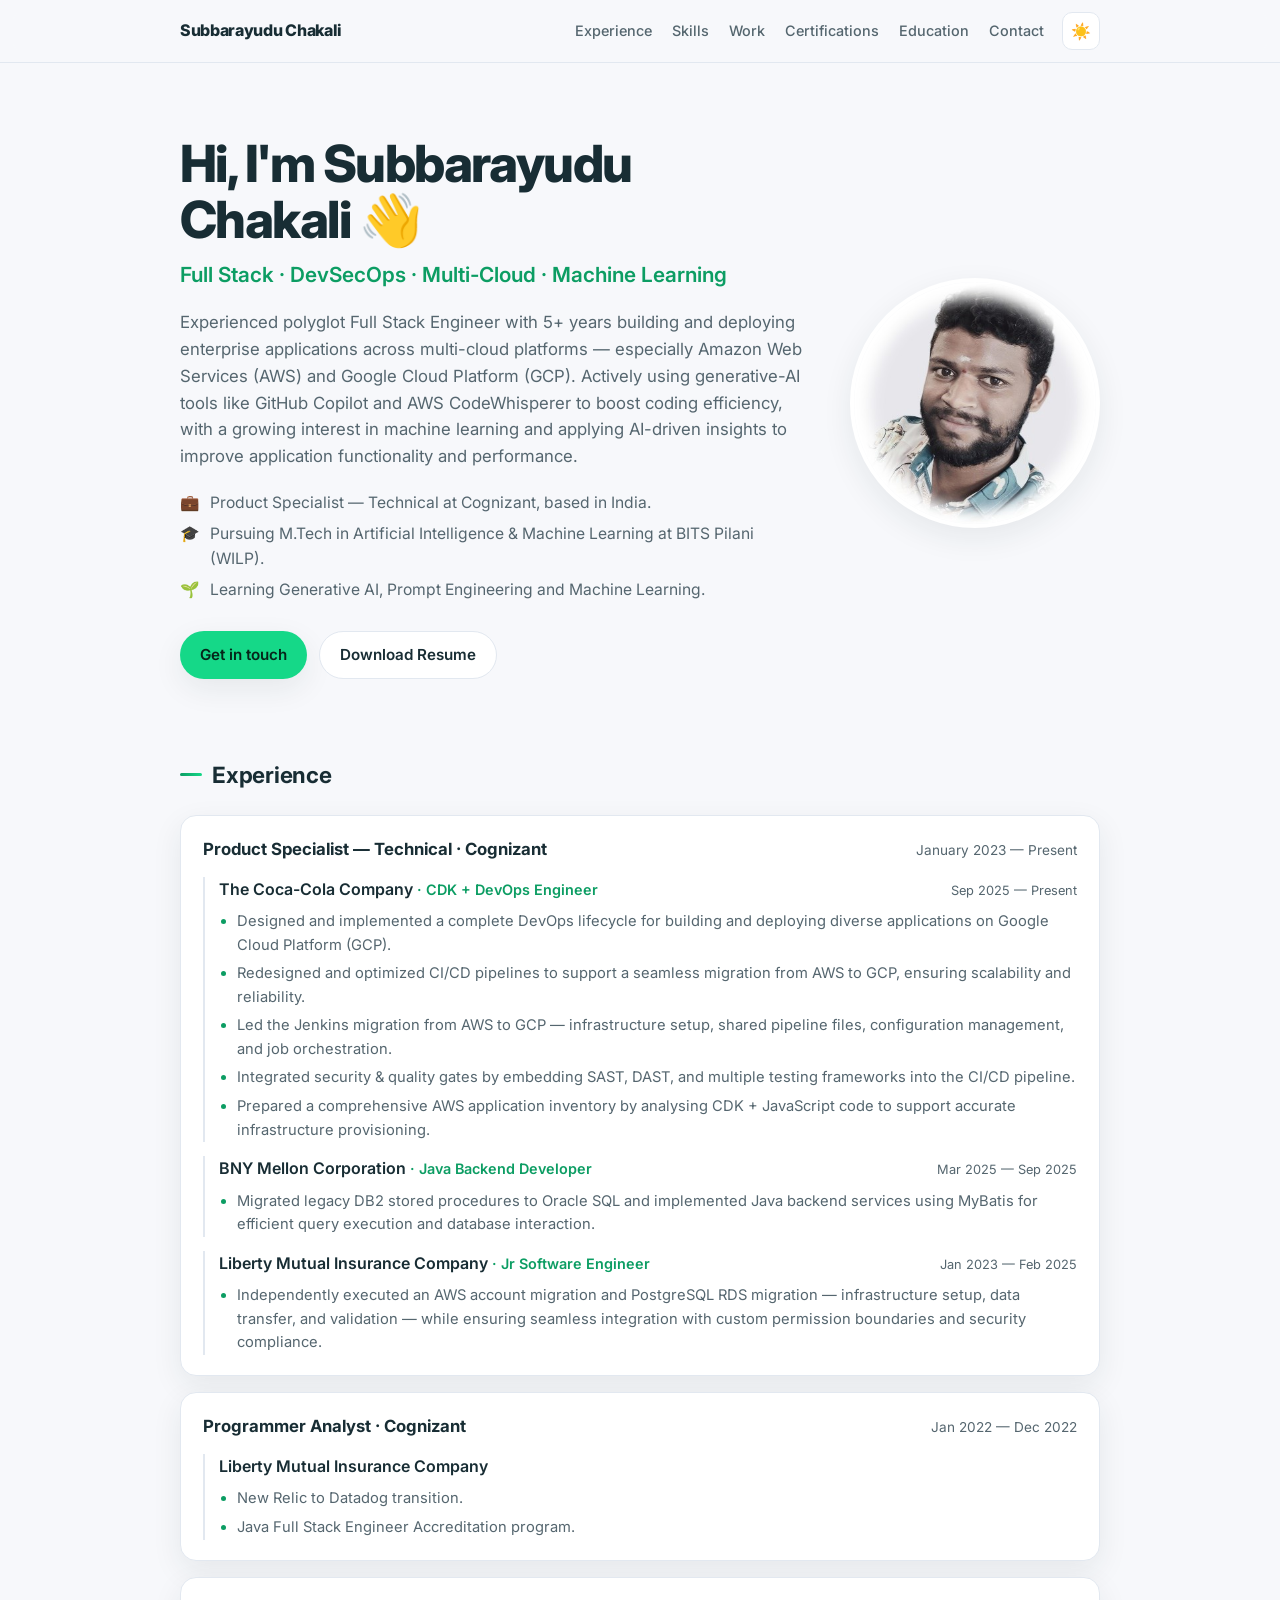
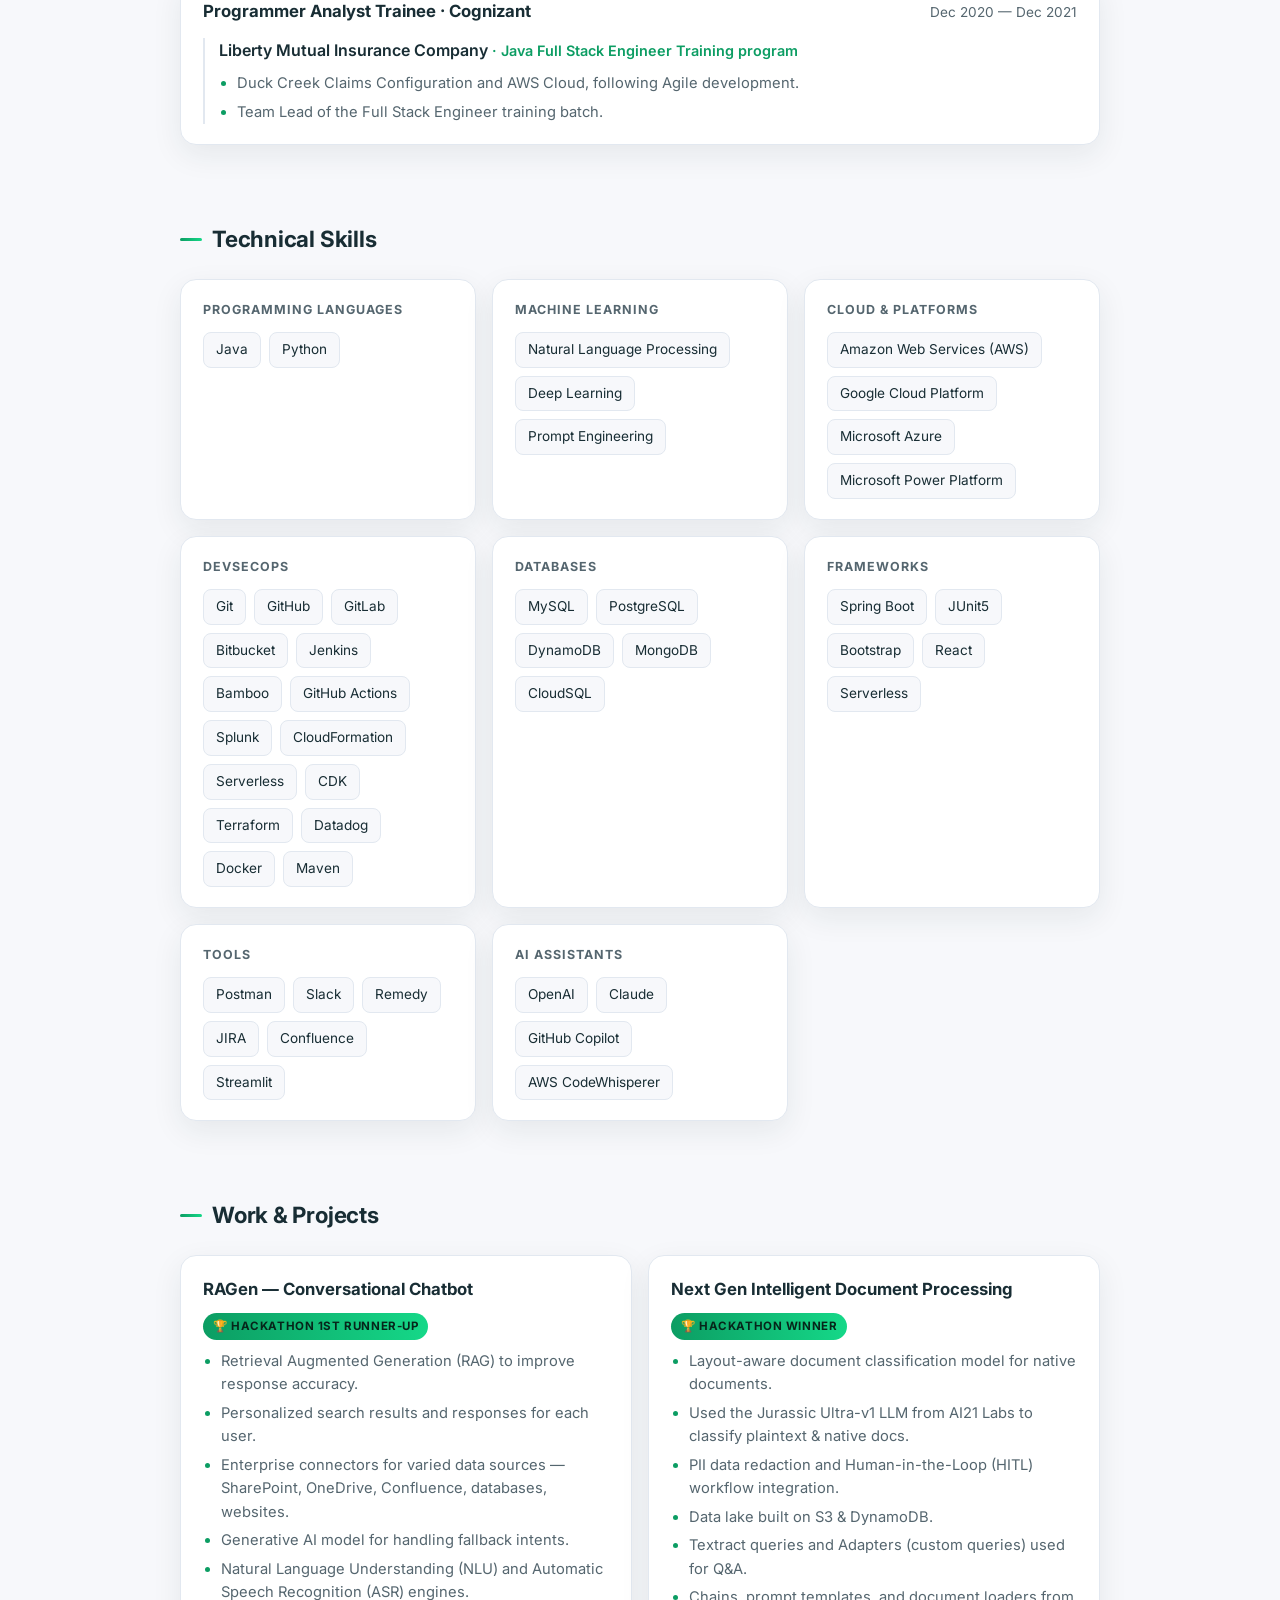
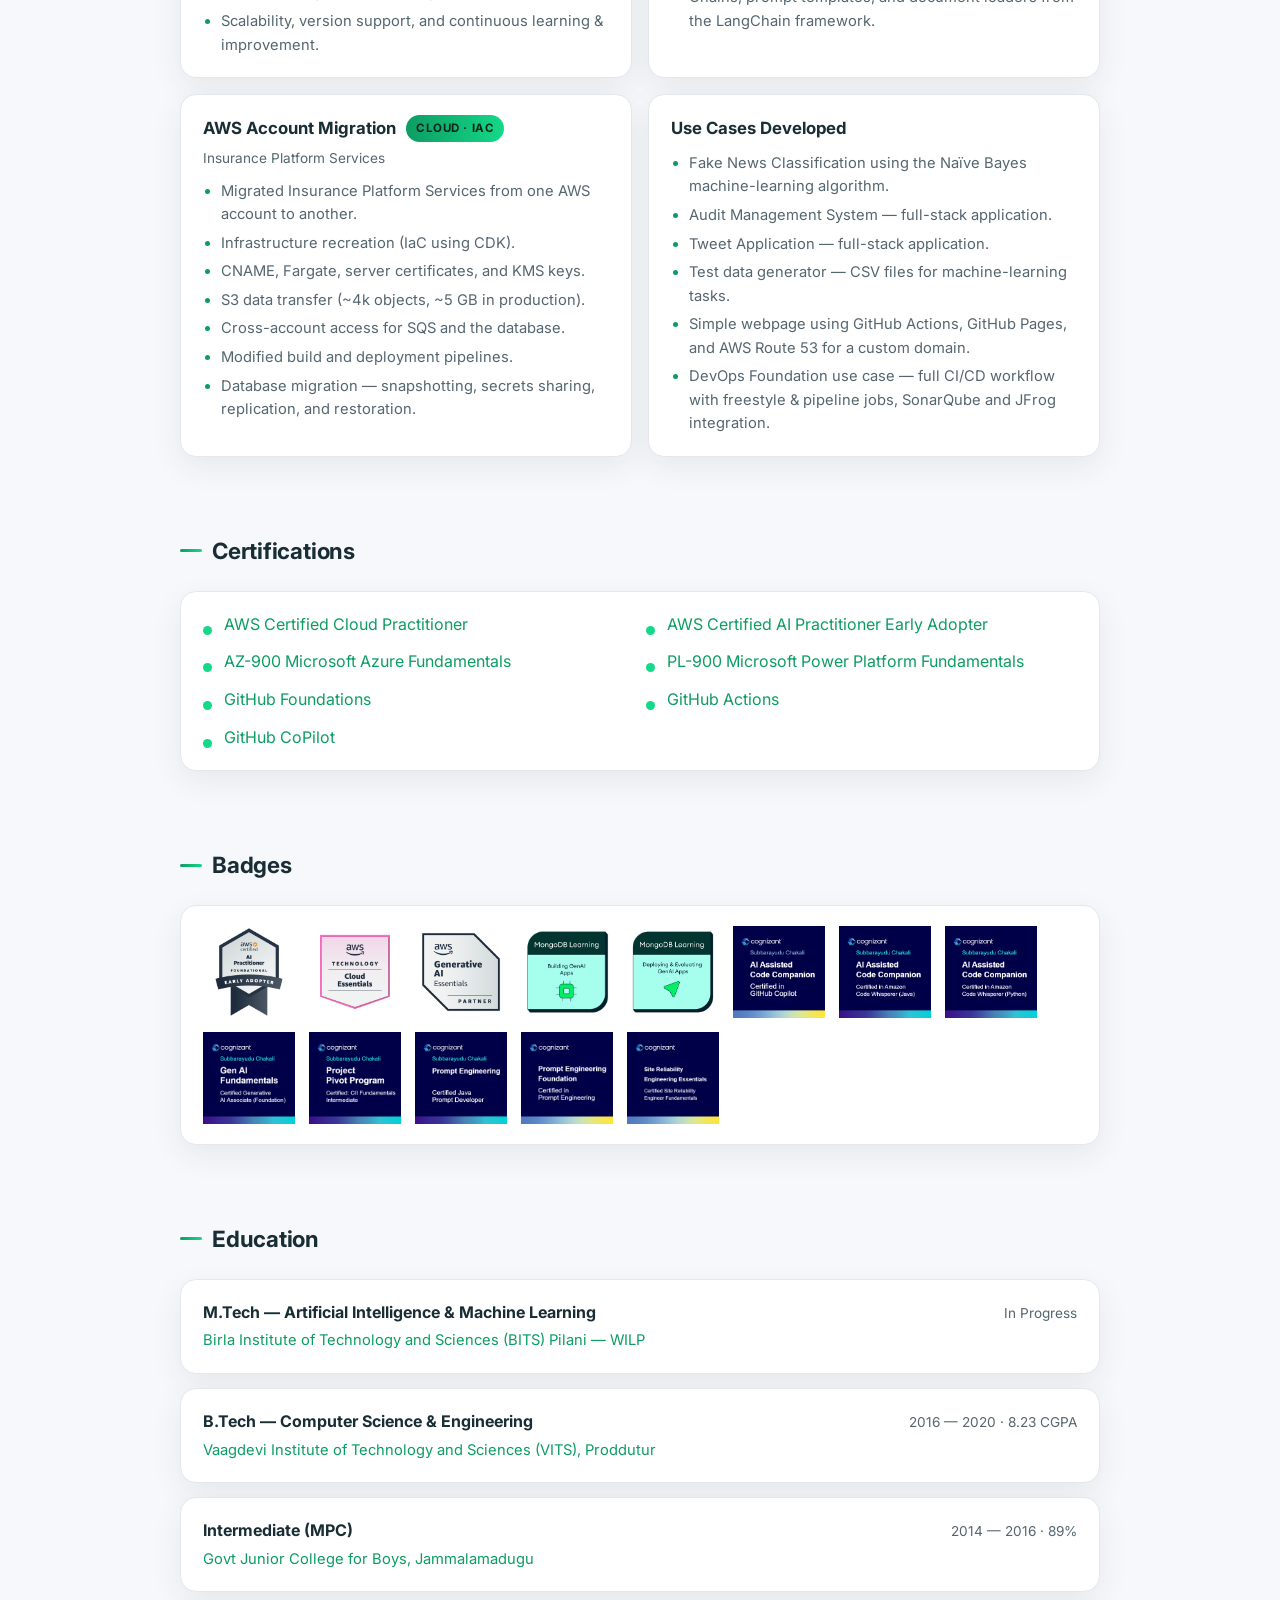
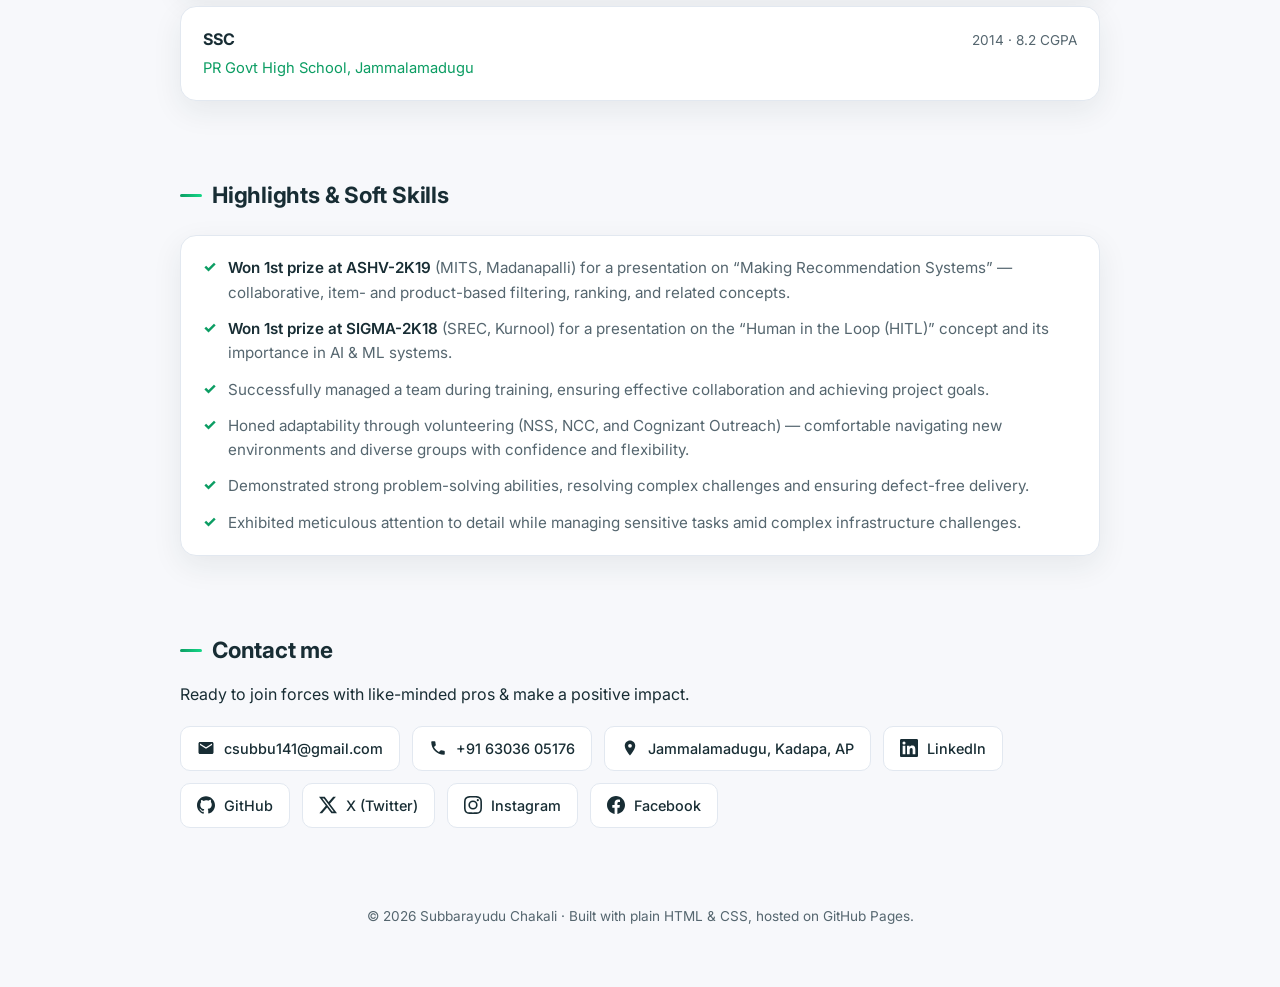
==== commit 6b5f847e: "Add profile photo to a two-column hero layout - Responsive hero: intro text left, circular photo rig" ====
--- a/index.html
+++ b/index.html
@@ -103,6 +103,19 @@
 
     /* Hero */
     header.hero { padding: 72px 0 40px; }
+    .hero .container { display: flex; align-items: center; gap: 44px; }
+    .hero-text { flex: 1 1 auto; min-width: 0; }
+    .hero-photo { flex: none; }
+    .hero-photo img {
+      width: 250px; height: 250px; border-radius: 50%; object-fit: cover;
+      border: 4px solid var(--card); box-shadow: var(--shadow); background: var(--bg-soft);
+    }
+    @media (max-width: 760px) {
+      .hero .container { flex-direction: column-reverse; text-align: center; gap: 26px; }
+      .hero .now { display: inline-grid; text-align: left; }
+      .hero .cta { justify-content: center; }
+      .hero-photo img { width: 172px; height: 172px; }
+    }
     .hero h1 { font-size: clamp(2rem, 6vw, 3.2rem); font-weight: 800; letter-spacing: -0.03em; line-height: 1.1; }
     .hero .role { margin-top: 10px; font-size: clamp(1rem, 3vw, 1.3rem); color: var(--accent); font-weight: 600; }
     .hero p.lead { margin-top: 18px; max-width: 680px; color: var(--text-soft); font-size: 1.05rem; }
@@ -208,23 +221,29 @@
 
   <header class="hero">
     <div class="container">
-      <h1>Hi, I'm Subbarayudu Chakali 👋</h1>
-      <div class="role">Full Stack · DevSecOps · Multi-Cloud · Machine Learning</div>
-      <p class="lead">
-        Experienced polyglot Full Stack Engineer with 5+ years building and deploying enterprise
-        applications across multi-cloud platforms — especially Amazon Web Services (AWS) and
-        Google Cloud Platform (GCP). Actively using generative-AI tools like GitHub Copilot and
-        AWS CodeWhisperer to boost coding efficiency, with a growing interest in machine learning
-        and applying AI-driven insights to improve application functionality and performance.
-      </p>
-      <div class="now">
-        <div class="row"><span class="ic">💼</span> Product Specialist — Technical at Cognizant, based in India.</div>
-        <div class="row"><span class="ic">🎓</span> Pursuing M.Tech in Artificial Intelligence &amp; Machine Learning at BITS Pilani (WILP).</div>
-        <div class="row"><span class="ic">🌱</span> Learning Generative AI, Prompt Engineering and Machine Learning.</div>
-      </div>
-      <div class="cta">
-        <a class="btn btn-primary" href="#contact">Get in touch</a>
-        <a class="btn btn-ghost" href="resources/resume_subbarayudu_chakali_30-1-2026.pdf" target="_blank" rel="noopener">Download Resume</a>
+      <div class="hero-text">
+        <h1>Hi, I'm Subbarayudu Chakali 👋</h1>
+        <div class="role">Full Stack · DevSecOps · Multi-Cloud · Machine Learning</div>
+        <p class="lead">
+          Experienced polyglot Full Stack Engineer with 5+ years building and deploying enterprise
+          applications across multi-cloud platforms — especially Amazon Web Services (AWS) and
+          Google Cloud Platform (GCP). Actively using generative-AI tools like GitHub Copilot and
+          AWS CodeWhisperer to boost coding efficiency, with a growing interest in machine learning
+          and applying AI-driven insights to improve application functionality and performance.
+        </p>
+        <div class="now">
+          <div class="row"><span class="ic">💼</span> Product Specialist — Technical at Cognizant, based in India.</div>
+          <div class="row"><span class="ic">🎓</span> Pursuing M.Tech in Artificial Intelligence &amp; Machine Learning at BITS Pilani (WILP).</div>
+          <div class="row"><span class="ic">🌱</span> Learning Generative AI, Prompt Engineering and Machine Learning.</div>
+        </div>
+        <div class="cta">
+          <a class="btn btn-primary" href="#contact">Get in touch</a>
+          <a class="btn btn-ghost" href="resources/resume_subbarayudu_chakali_30-1-2026.pdf" target="_blank" rel="noopener">Download Resume</a>
+        </div>
+      </div>
+      <div class="hero-photo">
+        <img src="resources/profile.jpg" alt="Subbarayudu Chakali"
+             onerror="this.closest('.hero-photo').style.display='none'" />
       </div>
     </div>
   </header>
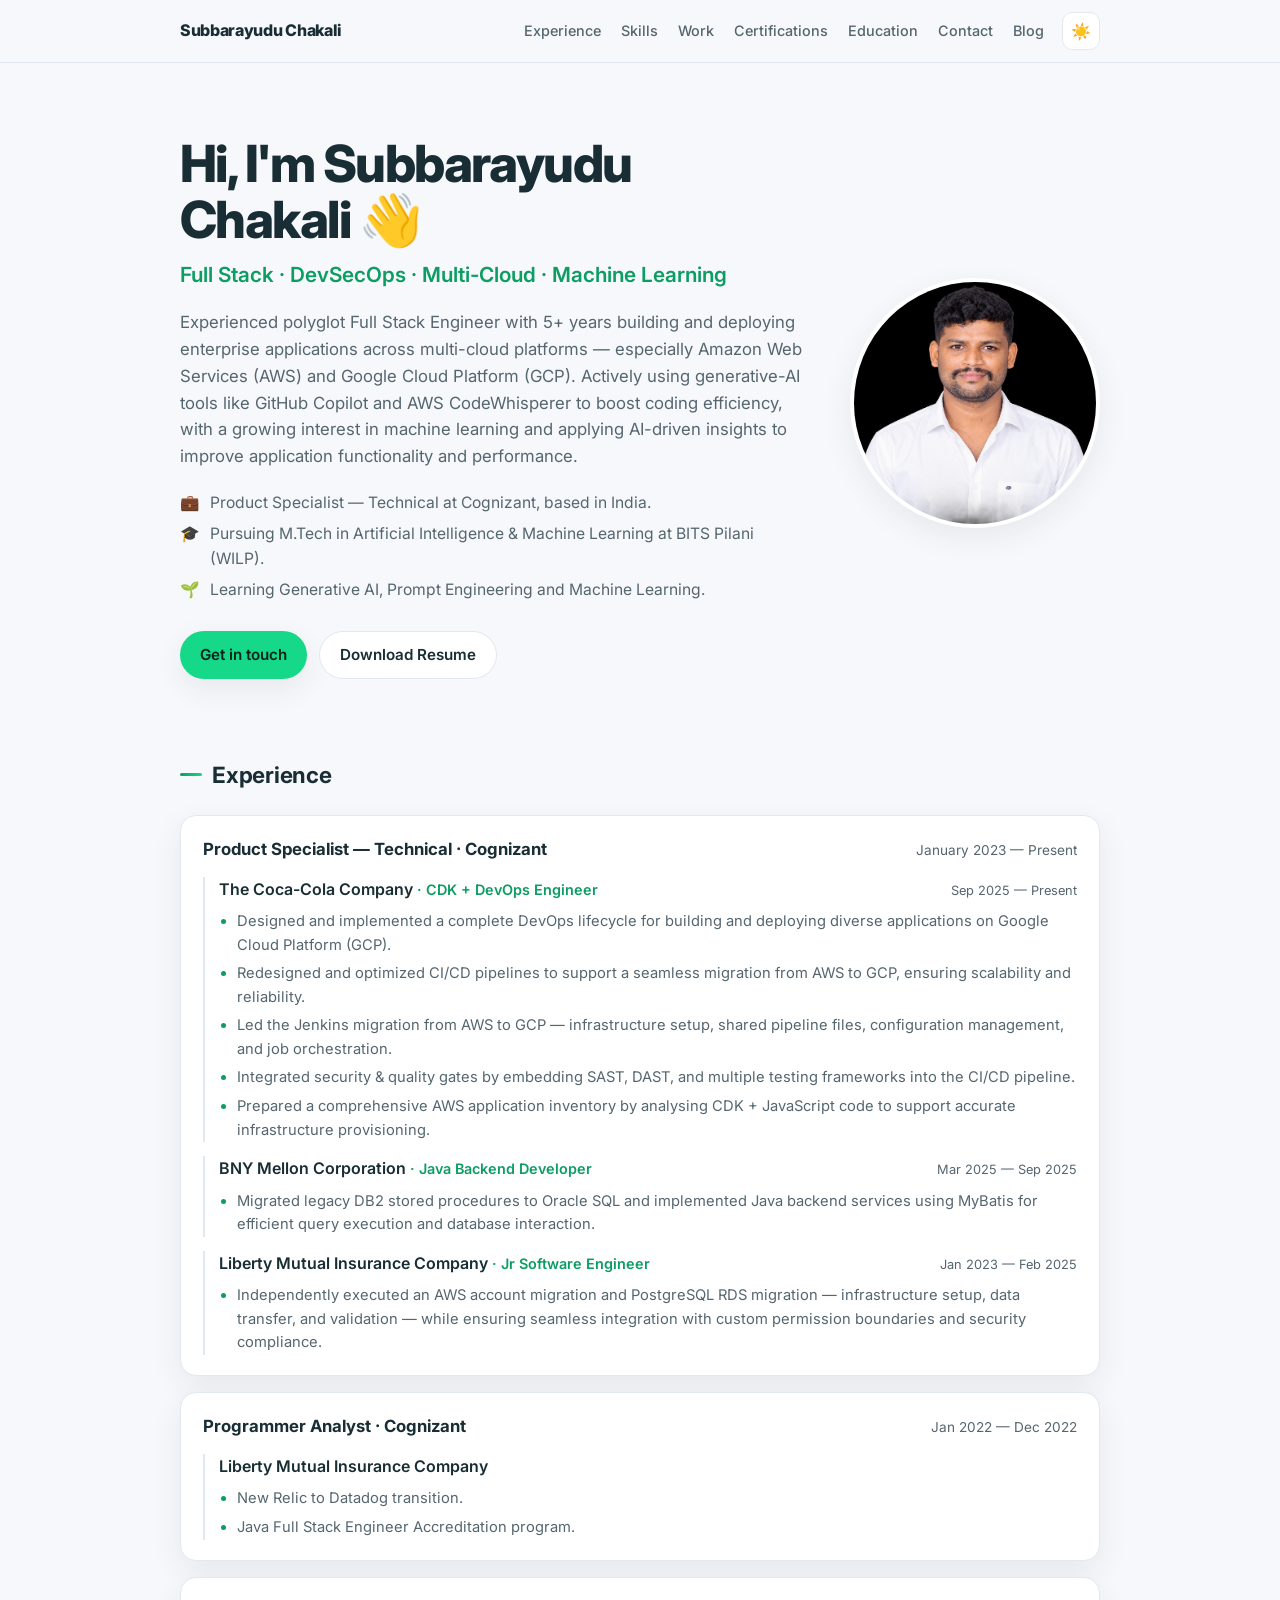
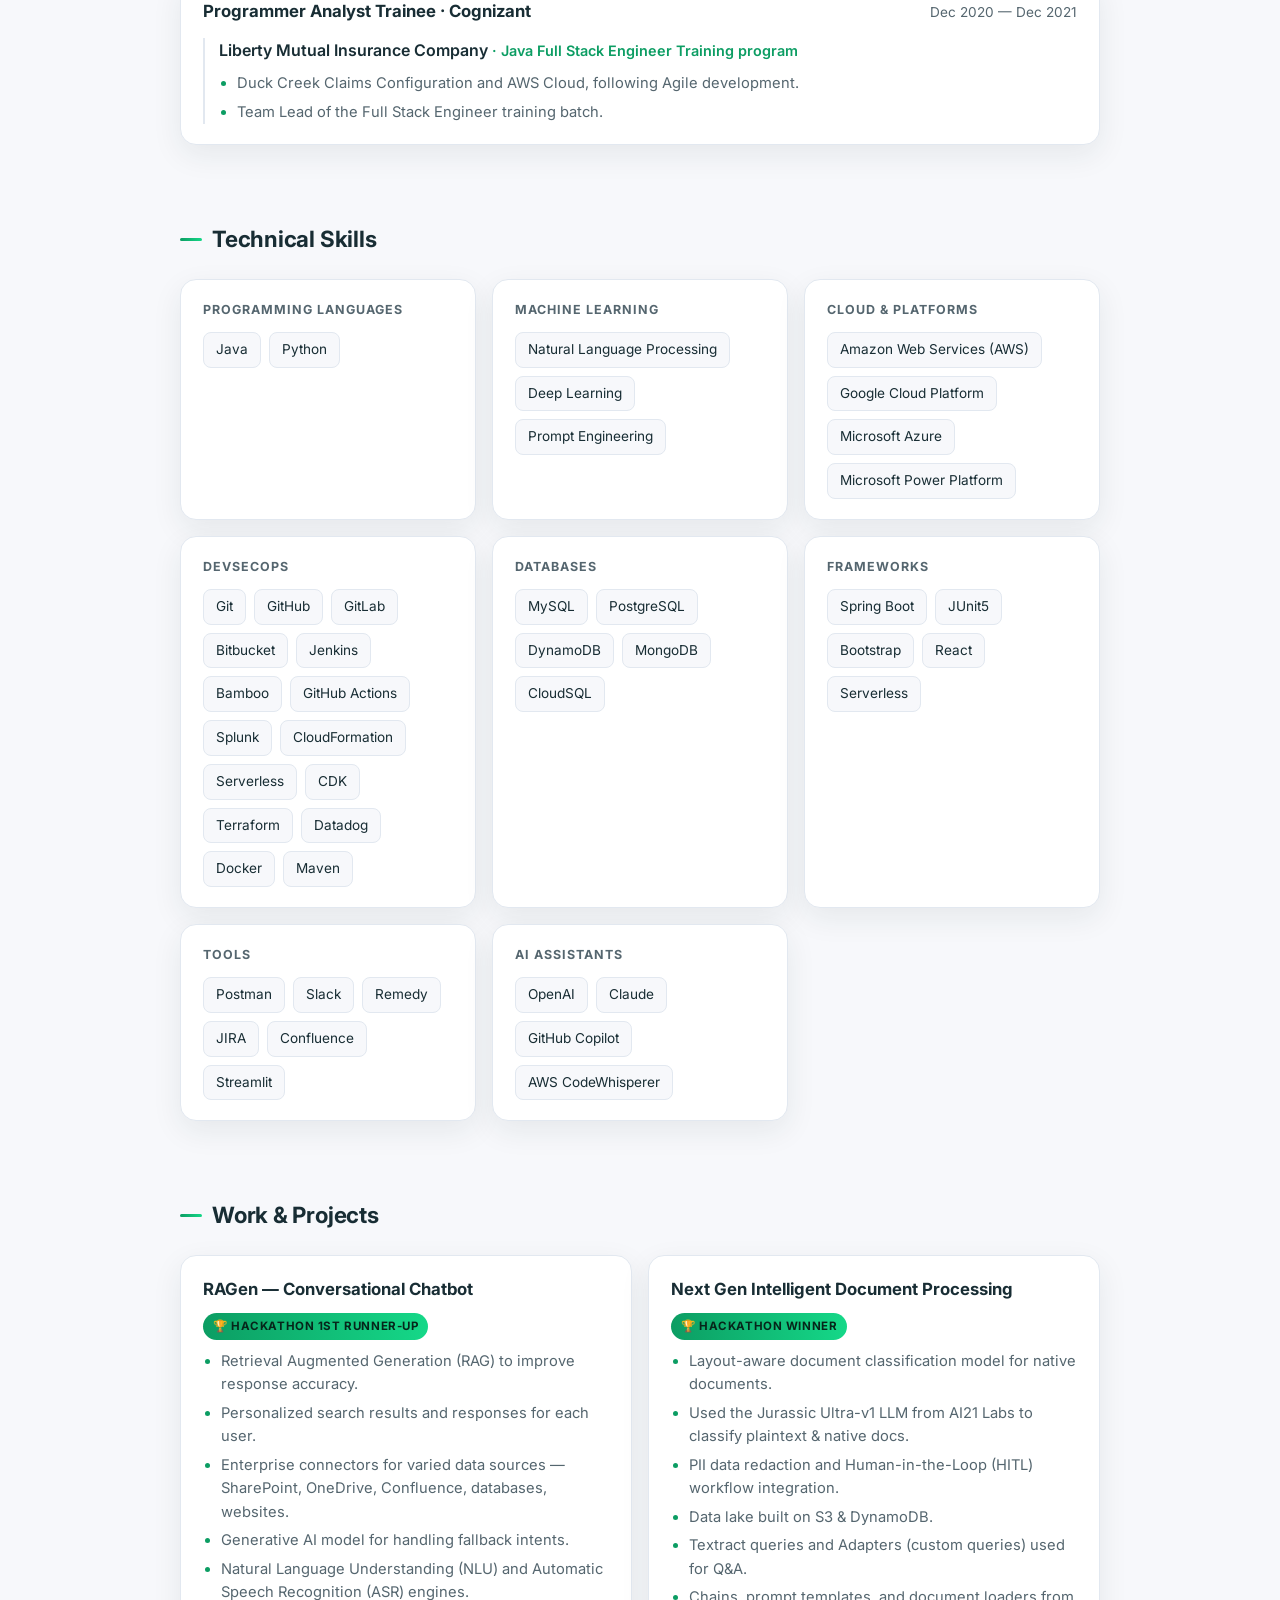
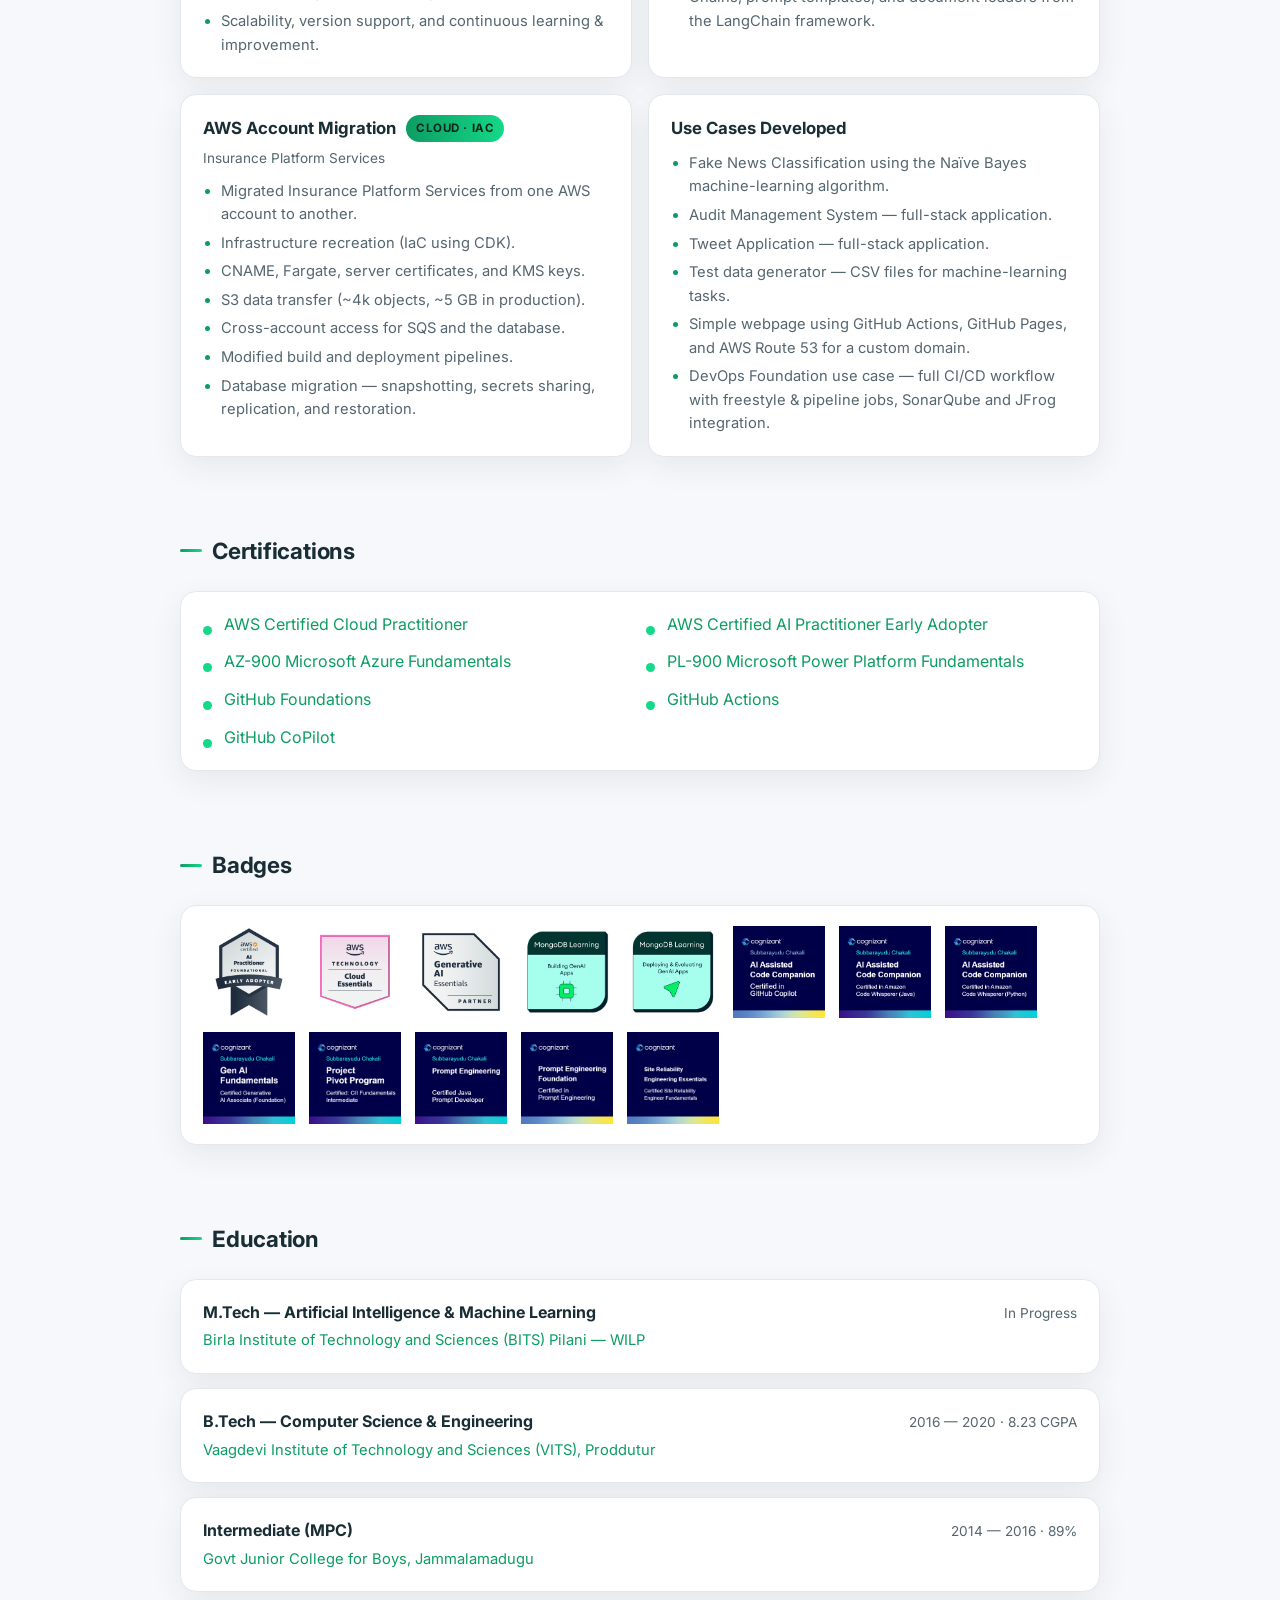
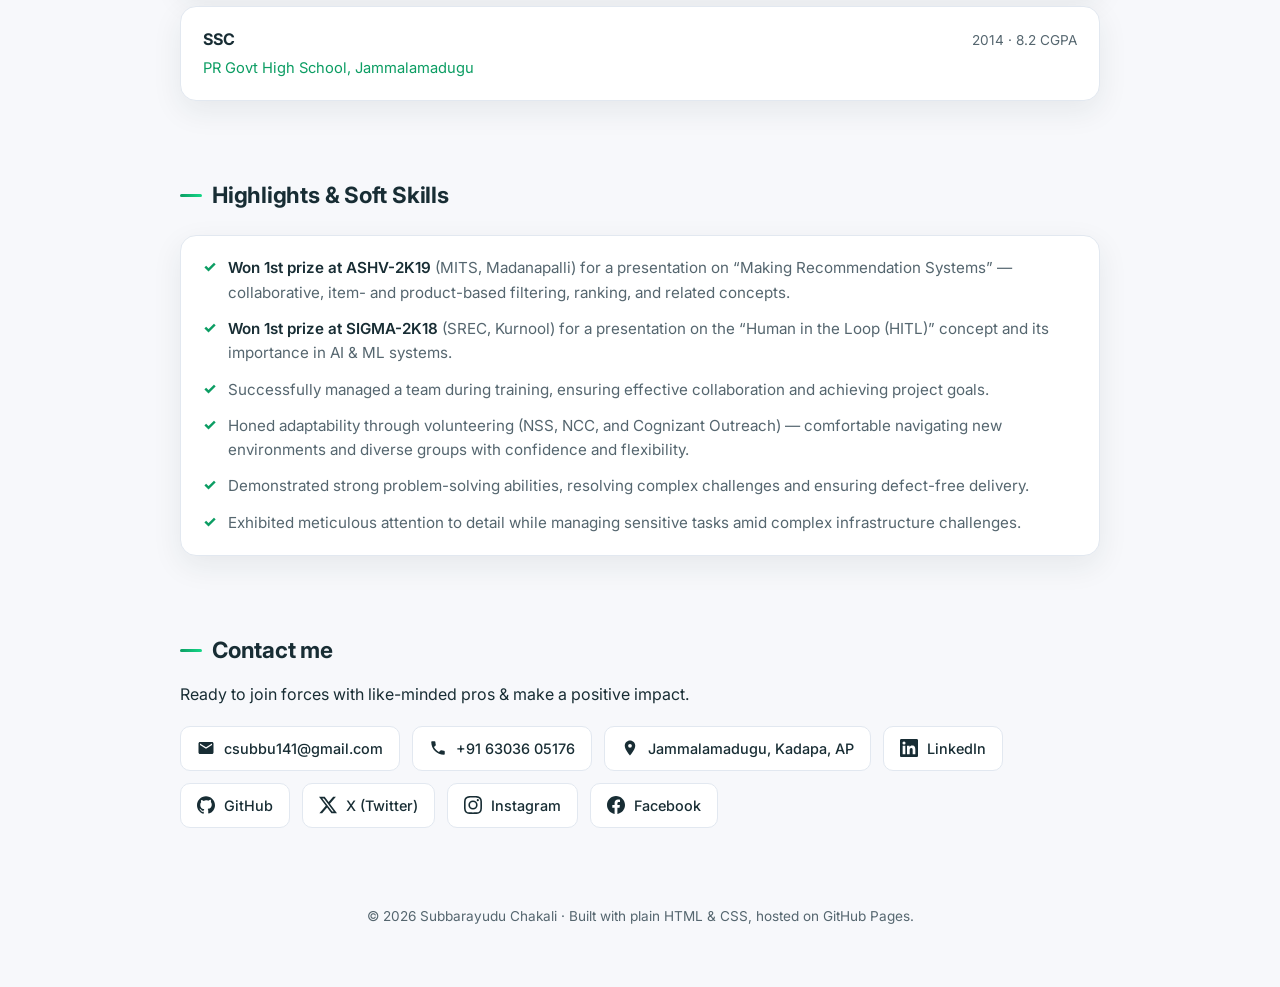
==== commit 621886ca: "Add Markdown-based blog for M.Tech AI/ML learning notes - Zero-build blog under /blog: posts written" ====
--- a/index.html
+++ b/index.html
@@ -213,6 +213,7 @@
           <a href="#certs">Certifications</a>
           <a href="#education">Education</a>
           <a href="#contact">Contact</a>
+          <a href="blog/index.html">Blog</a>
         </div>
         <button id="themeToggle" class="theme-toggle" type="button" aria-label="Toggle dark / light theme">🌙</button>
       </div>
